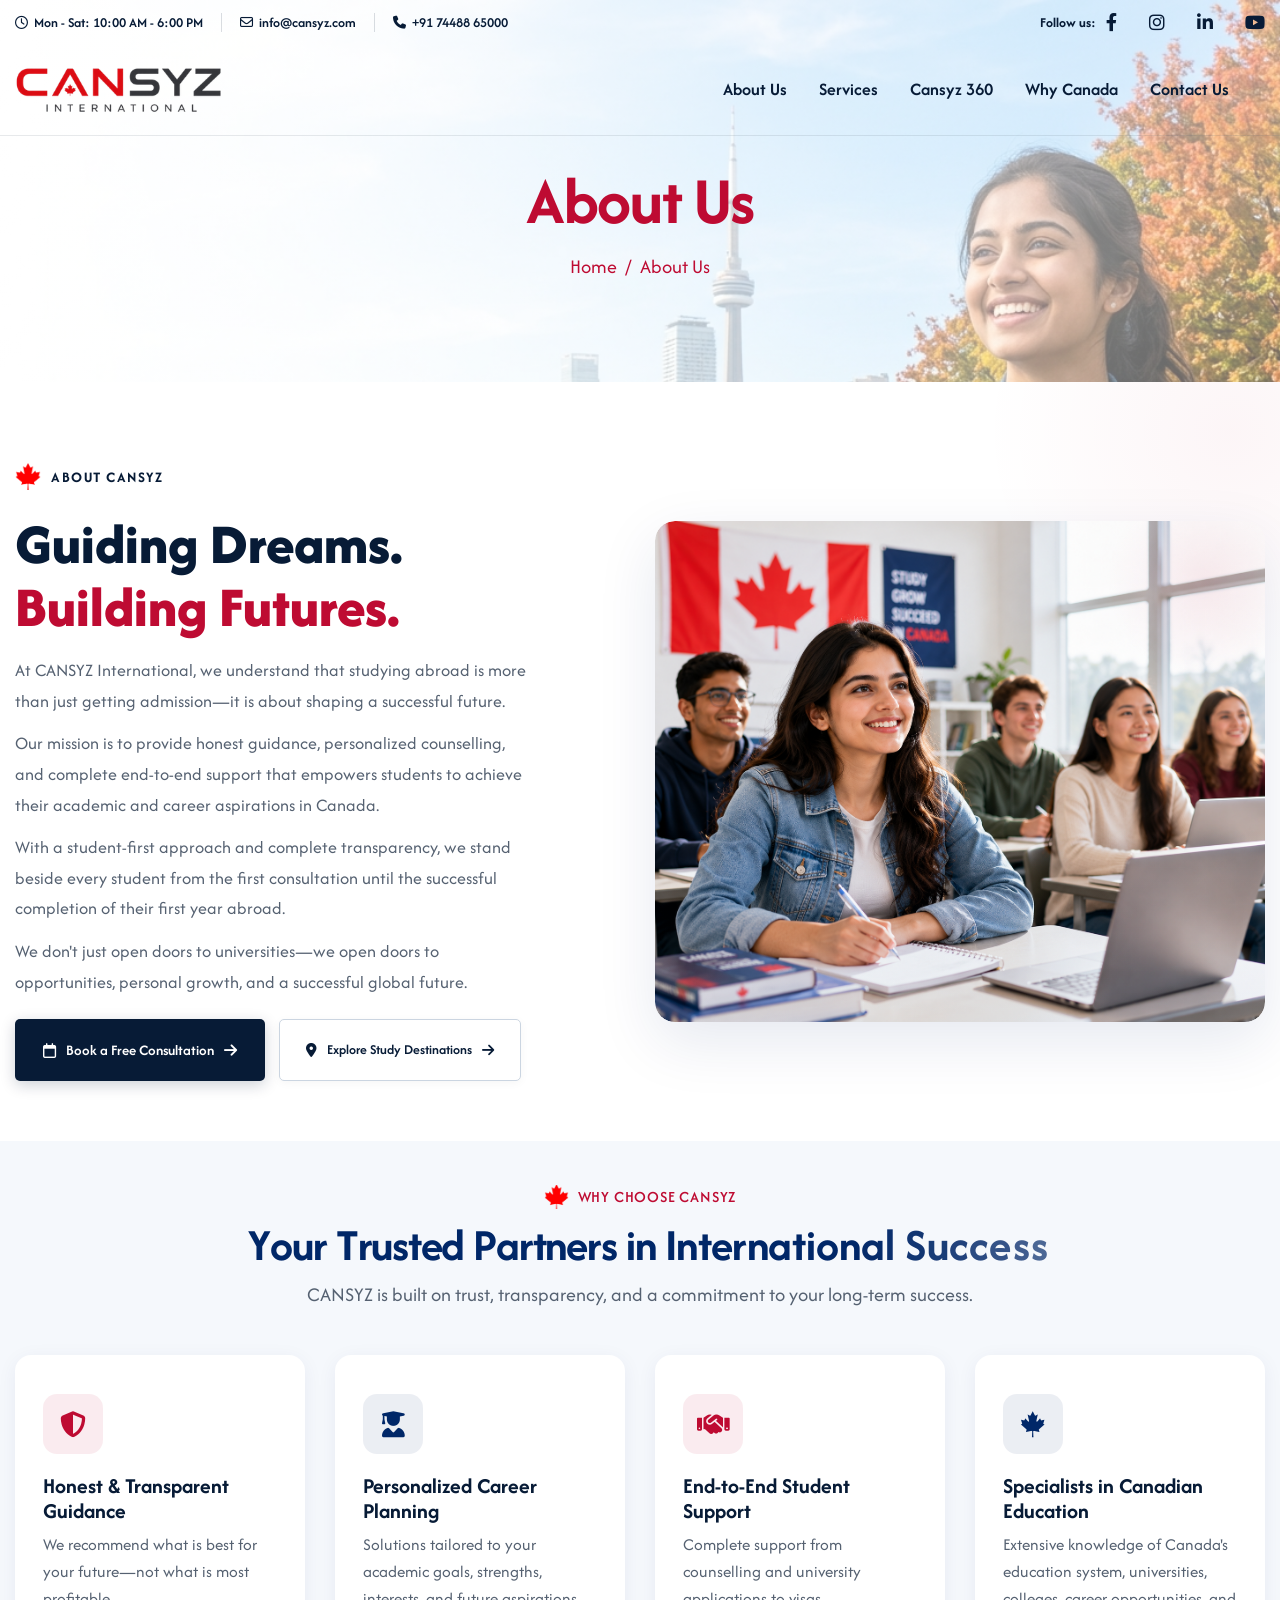
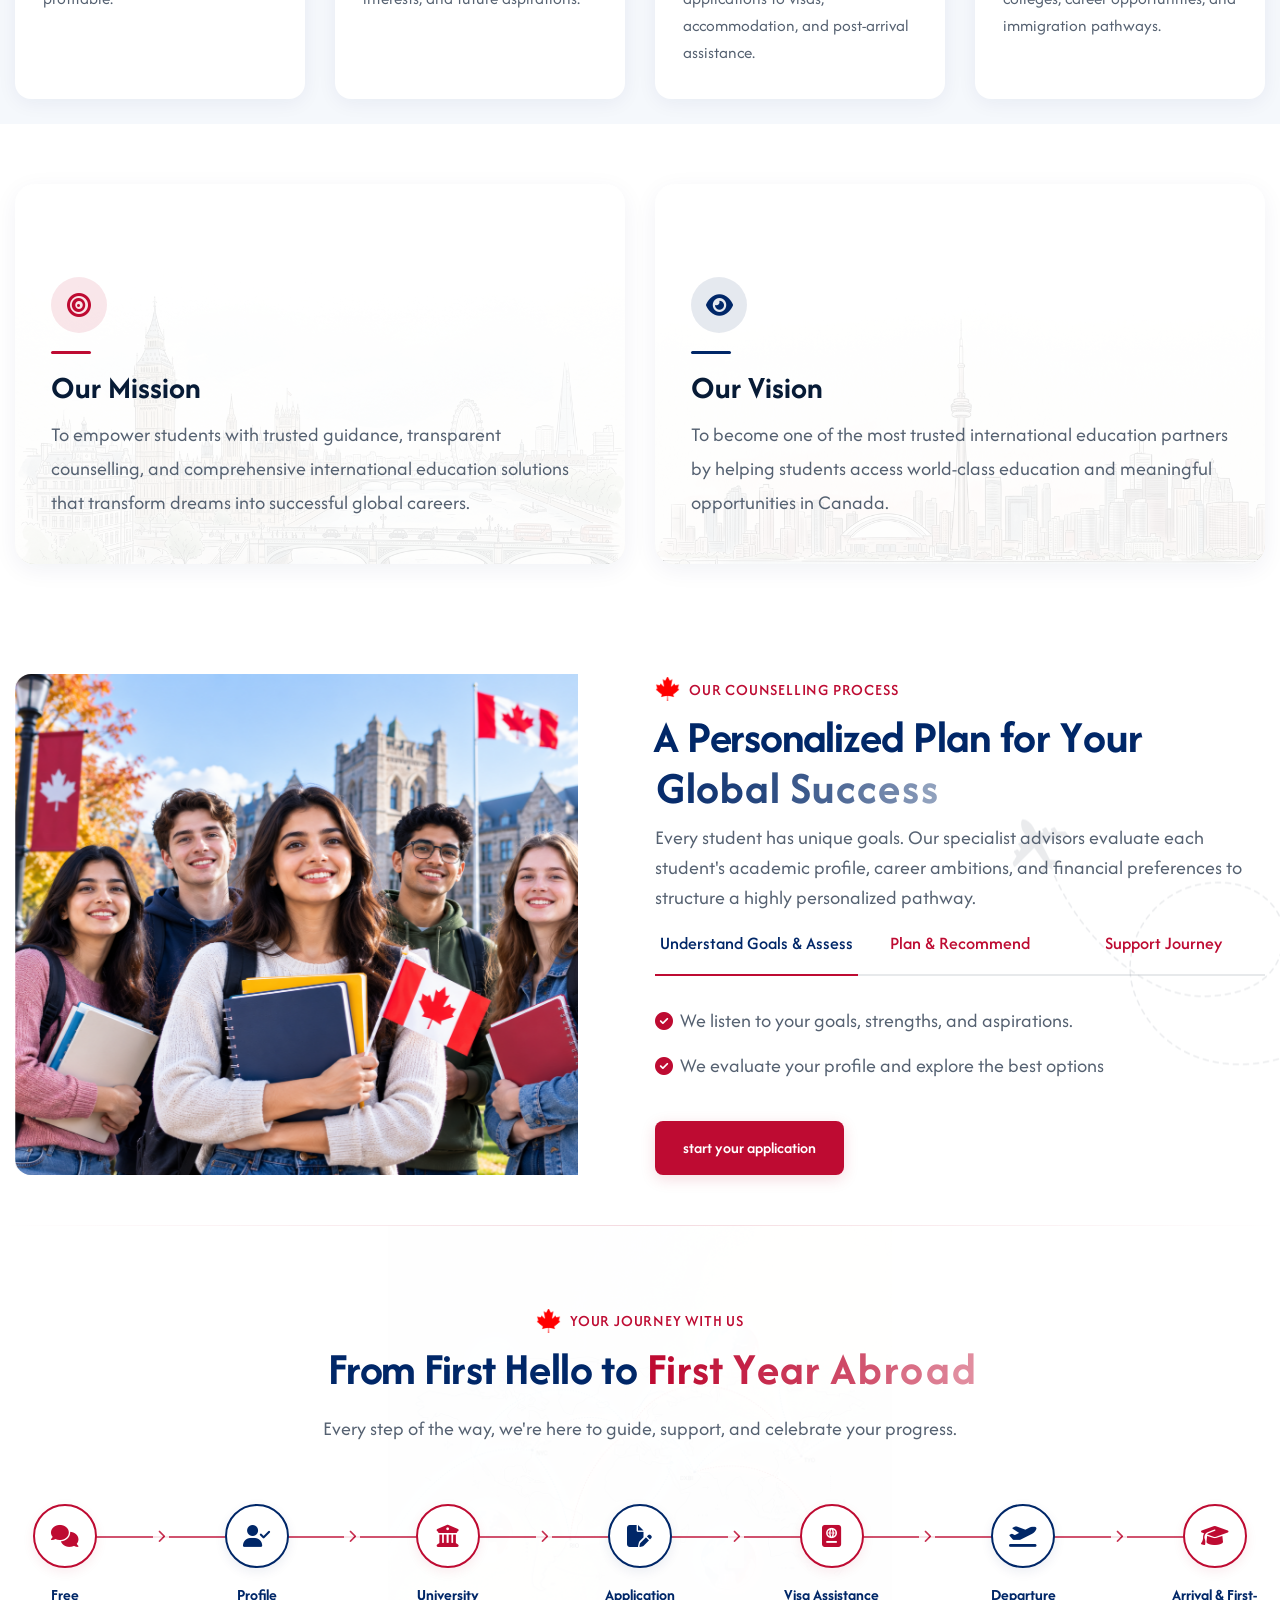
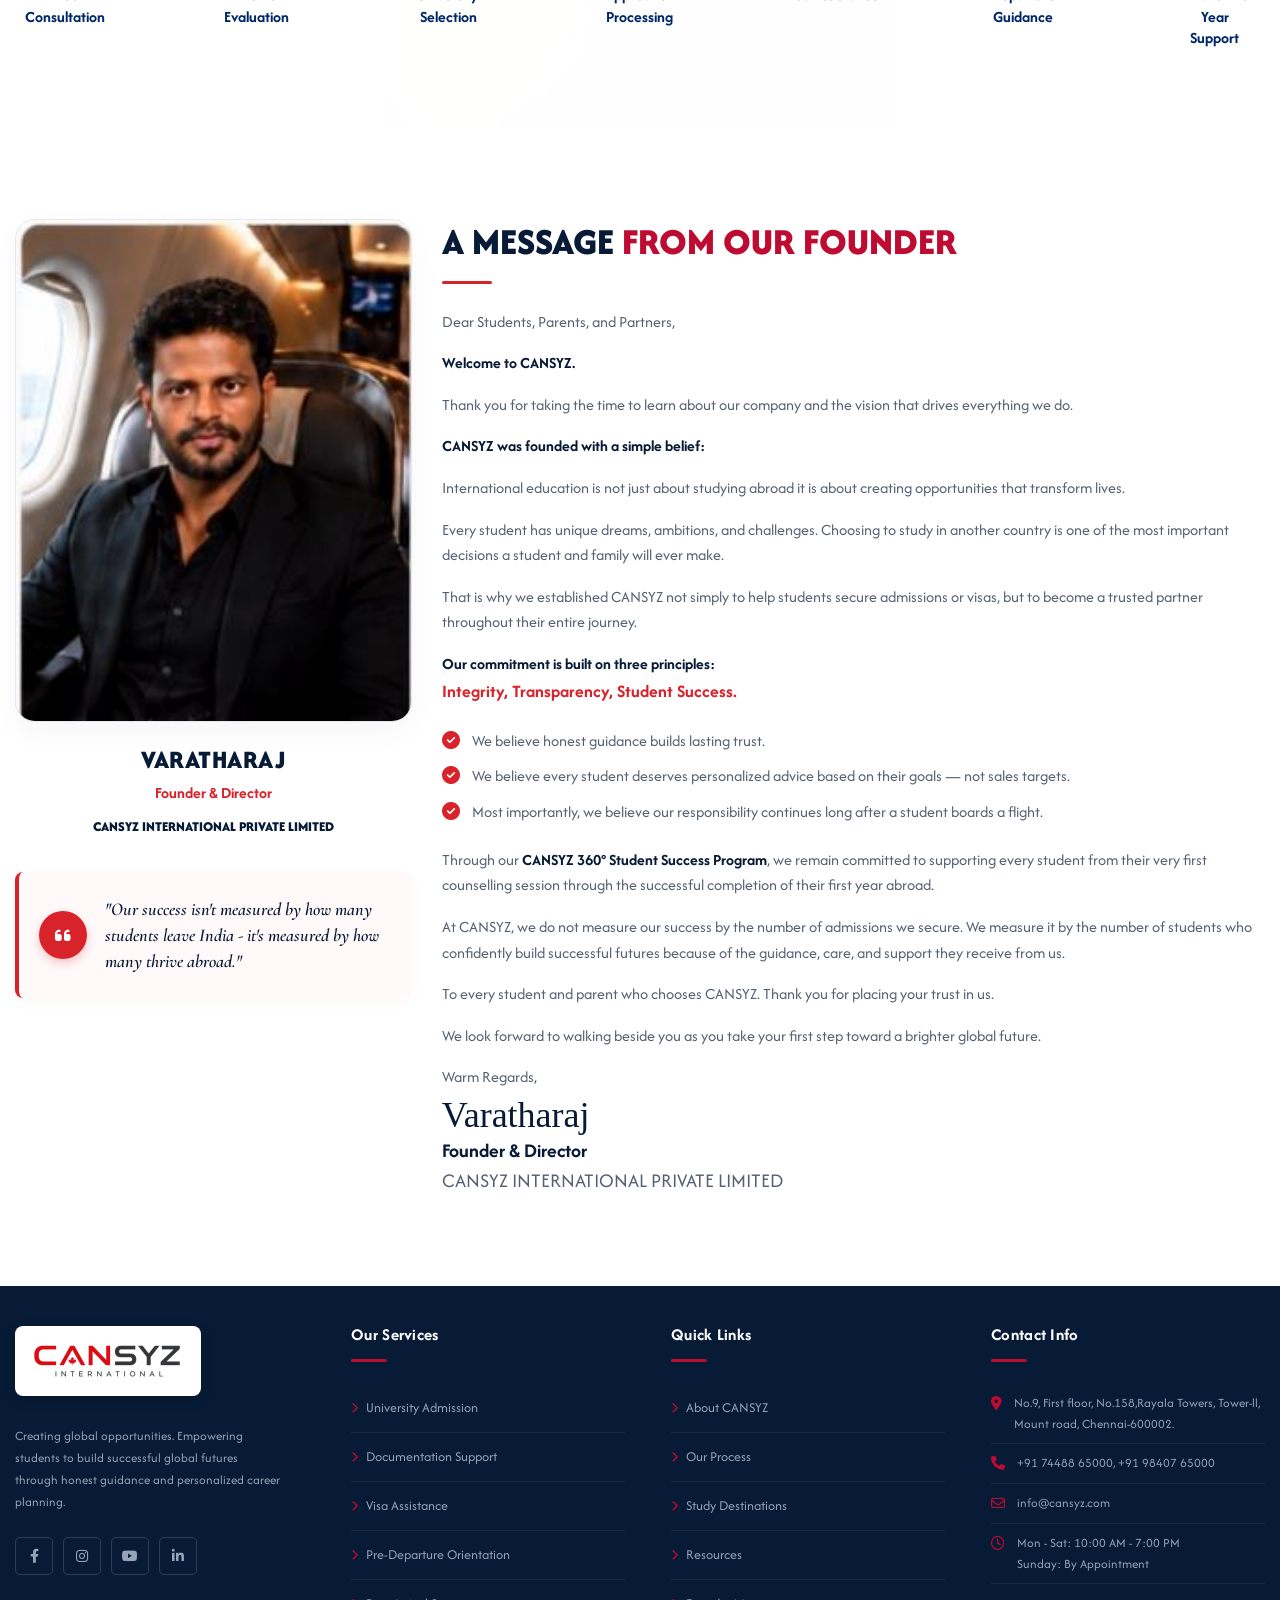
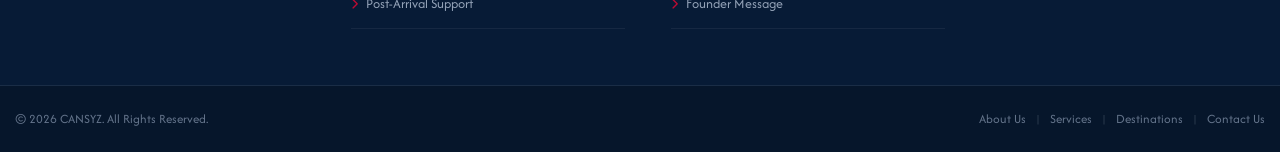
==== about.html @ 16f49663 "new page details" ====
<!DOCTYPE html>
<html lang="zxx">

<head>
    <meta charset="utf-8">
    <meta http-equiv="X-UA-Compatible" content="IE=edge">
    <meta name="viewport" content="width=device-width, initial-scale=1.0, maximum-scale=1">
    <meta name="description" content="CANSYZ International - Your trusted partner for study abroad. Honest guidance, personalized counselling, and end-to-end support for students aspiring to study in Canada.">
    <meta name="keywords" content="study abroad, Canada, education consultancy, CANSYZ, international students, visa assistance">
    <meta name="author" content="CANSYZ International">
    <title>CANSYZ - About Us | Your Trusted Study Abroad Partner</title>
    <link rel="shortcut icon" type="image/png" href="images/Flag_of_Canada_leaf.webp">
    <link rel="preconnect" href="https://fonts.googleapis.com">
    <link rel="preconnect" href="https://fonts.gstatic.com" crossorigin>
    <link href="https://fonts.googleapis.com/css2?family=Afacad+Flux:wght@100..1000&family=Cormorant+Garamond:ital,wght@0,300;0,400;0,500;0,600;0,700;1,300;1,400;1,500;1,600;1,700&display=swap" rel="stylesheet">
    <link href="css/bootstrap.min.css" rel="stylesheet" media="screen">
    <link href="css/slicknav.min.css" rel="stylesheet">
    <link rel="stylesheet" href="css/swiper-bundle.min.css">
    <link href="css/all.min.css" rel="stylesheet" media="screen">
    <link href="css/animate.css" rel="stylesheet">
    <link rel="stylesheet" href="css/magnific-popup.css">
    <link rel="stylesheet" href="css/mousecursor.css">
    <link href="css/custom.css" rel="stylesheet" media="screen">
    <style>
        :root {
            --about-accent: var(--accent-color, #BE0B32);
            --about-navy: var(--primary-color, #002768);
            --about-dark: #071b36;
        }
        .about-hero-section {
            padding: 80px 0 60px;
            background: #fff;
            position: relative;
            overflow: hidden;
        }
        .about-hero-section::before {
            content: '';
            position: absolute;
            top: -200px;
            right: -200px;
            width: 500px;
            height: 500px;
            background: radial-gradient(circle, rgba(190,11,50,0.04) 0%, transparent 70%);
            border-radius: 50%;
            pointer-events: none;
        }
        .about-hero-content {
            display: flex;
            flex-direction: column;
            justify-content: center;
            height: 100%;
        }
        .about-hero-badge {
            display: inline-flex;
            align-items: center;
            gap: 10px;
            margin-bottom: 20px;
        }
        .about-hero-badge img {
            width: 26px;
            height: auto;
        }
        .about-hero-badge span {
            font-family: 'Afacad Flux', sans-serif;
            font-size: 15px;
            font-weight: 700;
            color: var(--about-dark);
            letter-spacing: 1.5px;
            text-transform: uppercase;
        }
        .about-hero-heading {
            font-family: 'Afacad Flux', sans-serif;
            font-size: 58px;
            font-weight: 800;
            color: var(--about-dark);
            line-height: 1.1;
            margin: 0 0 16px 0;
        }
        .about-hero-heading .highlight-red {
            color: var(--about-accent);
        }
        .about-hero-desc {
            font-size: 18px;
            color: #556171;
            line-height: 1.7;
            max-width: 520px;
            margin-bottom: 12px;
        }
        .about-hero-btns {
            display: flex;
            gap: 14px;
            flex-wrap: wrap;
            margin-top: 10px;
        }
        .about-hero-img-wrap {
            position: relative;
            border-radius: 20px;
            overflow: hidden;
            box-shadow: 0 20px 60px rgba(0,39,104,0.10);
        }
        .about-hero-img-wrap img {
            width: 100%;
            height: 100%;
            object-fit: cover;
            border-radius: 20px;
            display: block;
        }
        .about-hero-img-wrap::after {
            content: '';
            position: absolute;
            bottom: 0;
            left: 0;
            right: 0;
            height: 40%;
            background: linear-gradient(0deg, rgba(0,39,104,0.06) 0%, transparent 100%);
            pointer-events: none;
        }
        .about-hero-img-glow {
            position: absolute;
            top: -40px;
            right: -40px;
            width: 200px;
            height: 200px;
            background: radial-gradient(circle, rgba(190,11,50,0.08) 0%, transparent 70%);
            border-radius: 50%;
            pointer-events: none;
            z-index: 0;
        }

        /* Why Choose Premium Cards */
        .wcu-premium-section {
            background: var(--secondary-color, #EFF4FA99);
            padding: 25px 0;
        }
        .wcu-premium-card {
            background: #fff;
            border-radius: 16px;
            padding: 36px 28px 32px;
            height: 100%;
            box-shadow: 0 4px 20px rgba(0,39,104,0.06);
            border-top: 3px solid transparent;
            transition: all 0.35s ease;
            position: relative;
            overflow: hidden;
        }
        .wcu-premium-card:hover {
            transform: translateY(-8px);
            box-shadow: 0 16px 40px rgba(0,39,104,0.12);
        }
        .wcu-premium-card .wcu-icon {
            width: 60px;
            height: 60px;
            border-radius: 14px;
            display: flex;
            align-items: center;
            justify-content: center;
            margin-bottom: 20px;
            font-size: 26px;
            transition: all 0.35s ease;
        }
        .wcu-premium-card:hover .wcu-icon {
            color: #ffffff !important;
            transform: scale(1.05) rotateY(6deg);
        }
        .wcu-premium-card:hover .wcu-icon i,
        .wcu-premium-card:hover .wcu-icon svg {
            color: #ffffff !important;
        }
        .wcu-premium-card:hover .wcu-icon img {
            filter: brightness(0) invert(1);
        }
        .wcu-premium-card h3 {
            font-size: 22px;
            font-weight: 700;
            color: var(--about-dark);
            margin-bottom: 8px;
            font-family: 'Afacad Flux', sans-serif;
        }
        .wcu-premium-card p {
            font-size: 17px;
            color: #556171;
            margin: 0;
            line-height: 1.6;
        }
        .wcu-premium-card .wcu-hover-shine {
            position: absolute;
            top: -50%;
            left: -50%;
            width: 200%;
            height: 200%;
            background: radial-gradient(circle, rgba(255,255,255,0.3) 0%, transparent 60%);
            opacity: 0;
            transition: opacity 0.5s ease;
            pointer-events: none;
        }
        .wcu-premium-card:hover .wcu-hover-shine {
            opacity: 1;
        }
        .wcu-premium-card.wcu-red {
            border-top-color: transparent;
        }
        .wcu-premium-card.wcu-red:hover {
            border-top-color: var(--about-accent);
        }
        .wcu-premium-card.wcu-red .wcu-icon {
            background: rgba(190,11,50,0.08);
            color: var(--about-accent);
        }
        .wcu-premium-card.wcu-red:hover .wcu-icon {
            background: var(--about-accent);
            color: #ffffff !important;
        }
        .wcu-premium-card.wcu-red:hover .wcu-icon i,
        .wcu-premium-card.wcu-red:hover .wcu-icon svg {
            color: #ffffff !important;
        }
        .wcu-premium-card.wcu-blue {
            border-top-color: transparent;
        }
        .wcu-premium-card.wcu-blue:hover {
            border-top-color: var(--about-navy);
        }
        .wcu-premium-card.wcu-blue .wcu-icon {
            background: rgba(0,39,104,0.08);
            color: var(--about-navy);
        }
        .wcu-premium-card.wcu-blue:hover .wcu-icon {
            background: var(--about-navy);
            color: #ffffff !important;
        }
        .wcu-premium-card.wcu-blue:hover .wcu-icon i,
        .wcu-premium-card.wcu-blue:hover .wcu-icon svg {
            color: #ffffff !important;
        }

        /* Our Commitment */
        /* Mission Vision */
        .mv-section {
            padding: 60px 0;
        }
        .mv-card {
            background: #fff;
            border-radius: 20px;
            padding: 44px 36px;
            height: 100%;
            box-shadow: 0 6px 24px rgba(0,39,104,0.06);
            transition: all 0.3s ease;
            position: relative;
            overflow: hidden;
            display: flex;
            flex-direction: column;
            justify-content: flex-end;
            min-height: 380px;
        }
        .mv-card:hover {
            transform: translateY(-6px);
            box-shadow: 0 16px 40px rgba(0,39,104,0.12);
        }
        .mv-bg-img {
            position: absolute;
            top: 0;
            left: 0;
            width: 100%;
            height: 100%;
            object-fit: cover;
            object-position: center;
            z-index: 0;
            transition: transform 0.4s ease;
        }
        .mv-card:hover .mv-bg-img {
            transform: scale(1.06);
        }
        .mv-overlay {
            position: absolute;
            top: 0;
            left: 0;
            right: 0;
            bottom: 0;
            background: rgba(255, 255, 255, 0.88); /* light color overlay */
            z-index: 1;
            transition: background 0.3s ease;
        }
        .mv-card:hover .mv-overlay {
            background: rgba(255, 255, 255, 0.82);
        }
        .mv-content {
            position: relative;
            z-index: 2;
            width: 100%;
        }
        .mv-card .mv-icon {
            width: 56px;
            height: 56px;
            border-radius: 50%;
            display: flex;
            align-items: center;
            justify-content: center;
            font-size: 24px;
            margin-bottom: 18px;
        }
        .mv-card .mv-icon.mission-icon {
            background: rgba(190,11,50,0.10);
            color: var(--about-accent);
        }
        .mv-card .mv-icon.vision-icon {
            background: rgba(0,39,104,0.10);
            color: var(--about-navy);
        }
        .mv-card h3 {
            font-family: 'Afacad Flux', sans-serif;
            font-size: 32px;
            font-weight: 700;
            color: var(--about-dark);
            margin-bottom: 12px;
        }
        .mv-card p {
            font-size: 20px;
            color: #556171;
            line-height: 1.7;
            margin: 0;
        }
        .mv-card .mv-accent-bar {
            width: 40px;
            height: 3px;
            border-radius: 2px;
            margin-bottom: 16px;
        }
        .mv-card .mv-accent-bar.mission-bar {
            background: var(--about-accent);
        }
        .mv-card .mv-accent-bar.vision-bar {
            background: var(--about-navy);
        }

        /* Student Journey Timeline */
        .journey-section {
            padding: 80px 0;
            background: #fff;
            position: relative;
            overflow: hidden;
        }
        .journey-map-watermark {
            position: absolute;
            top: 0;
            left: 0;
            width: 100%;
            height: 100%;
            background-image: url('images/global_journey_parallax_bg.png');
            background-repeat: no-repeat;
            background-size: contain;
            background-position: center;
            opacity: 0.06;
            pointer-events: none;
            z-index: 0;
        }
        .journey-section .container {
            position: relative;
            z-index: 1;
        }
        .journey-section::before {
            content: '';
            position: absolute;
            top: 0;
            left: 0;
            right: 0;
            height: 1px;
            background: linear-gradient(90deg, transparent, rgba(190,11,50,0.15), transparent);
            z-index: 1;
        }
        .journey-timeline {
            display: flex;
            justify-content: space-between;
            position: relative;
            padding: 40px 0 20px;
            overflow-x: auto;
            gap: 0;
        }
        .journey-timeline::before {
            content: '';
            position: absolute;
            top: 80px;
            left: 60px;
            right: 60px;
            height: 3px;
            background: linear-gradient(90deg, var(--about-accent) 0%, var(--about-navy) 50%, var(--about-accent) 100%);
            border-radius: 2px;
            opacity: 0.3;
        }
        .journey-step {
            flex: 1;
            min-width: 120px;
            text-align: center;
            position: relative;
            padding: 0 8px;
        }
        .journey-step .journey-icon {
            width: 56px;
            height: 56px;
            border-radius: 50%;
            background: #fff;
            border: 2px solid var(--about-accent);
            display: flex;
            align-items: center;
            justify-content: center;
            margin: 0 auto 16px;
            font-size: 20px;
            color: var(--about-accent);
            position: relative;
            z-index: 2;
            transition: all 0.35s ease;
            box-shadow: 0 4px 12px rgba(190,11,50,0.10);
        }
        .journey-step:hover .journey-icon {
            background: var(--about-accent);
            color: #fff;
            transform: scale(1.1);
            box-shadow: 0 8px 24px rgba(190,11,50,0.20);
        }
        .journey-step .journey-label {
            font-size: 13px;
            font-weight: 700;
            color: var(--about-dark);
            line-height: 1.3;
            max-width: 110px;
            margin: 0 auto;
        }
        .journey-arrow {
            display: flex;
            align-items: center;
            color: var(--about-accent);
            font-size: 14px;
            opacity: 0.4;
            flex-shrink: 0;
            padding: 0 2px;
        }
        .journey-steps-wrapper {
            display: flex;
            align-items: flex-start;
            justify-content: center;
            flex-wrap: nowrap;
        }
        @media (max-width: 991px) {
            .journey-steps-wrapper {
                flex-wrap: nowrap;
                overflow-x: auto;
                padding-bottom: 16px;
                scroll-snap-type: x mandatory;
                -webkit-overflow-scrolling: touch;
            }
            .journey-step { min-width: 110px; scroll-snap-align: start; }
            .journey-timeline::before { display: none; }
        }

        /* Why Study in Canada */
        .why-canada-section {
            background: var(--secondary-color, #EFF4FA99);
            padding: 80px 0;
        }
        .why-canada-section .row > [class*="col-"] {
            display: flex;
        }
        .why-canada-visual-wrap {
            position: relative;
            width: 100%;
            height: 100%;
            display: flex;
            border-radius: 20px;
            overflow: hidden;
            box-shadow: 0 16px 48px rgba(0,39,104,0.10);
        }
        .why-canada-img-box {
            width: 100%;
            height: 100%;
            display: flex;
        }
        .why-canada-img-box img {
            width: 100%;
            height: 100%;
            object-fit: cover;
            display: block;
        }
        .why-canada-badge {
            position: absolute;
            display: flex;
            align-items: center;
            gap: 10px;
            background: #fff;
            border-radius: 12px;
            padding: 10px 16px;
            box-shadow: 0 4px 20px rgba(0,0,0,0.10);
        }
        .why-canada-badge.badge-top {
            top: 20px;
            left: 20px;
        }
        .why-canada-badge.badge-bottom {
            bottom: 20px;
            left: 20px;
        }
        .badge-icon-wrap {
            width: 40px;
            height: 40px;
            border-radius: 10px;
            display: flex;
            align-items: center;
            justify-content: center;
            font-size: 18px;
            color: #fff;
            flex-shrink: 0;
        }
        .badge-icon-wrap.red-bg {
            background: var(--about-accent);
        }
        .badge-icon-wrap.blue-bg {
            background: var(--about-navy, #002768);
        }
        .badge-text {
            display: flex;
            flex-direction: column;
        }
        .badge-text strong {
            font-size: 14px;
            color: var(--about-dark);
            line-height: 1.2;
        }
        .badge-text span {
            font-size: 12px;
            color: #556171;
        }
        .why-canada-cards-grid {
            display: grid;
            grid-template-columns: 1fr 1fr;
            gap: 12px;
        }
        .why-canada-card {
            display: flex;
            align-items: center;
            gap: 12px;
            background: #fff;
            border-radius: 12px;
            padding: 16px;
            box-shadow: 0 2px 8px rgba(0,39,104,0.04);
            transition: all 0.25s ease;
        }
        .why-canada-card:hover {
            transform: translateY(-3px);
            box-shadow: 0 6px 20px rgba(0,39,104,0.10);
        }
        .why-canada-card .wcc-icon {
            width: 42px;
            height: 42px;
            border-radius: 10px;
            display: flex;
            align-items: center;
            justify-content: center;
            font-size: 18px;
            flex-shrink: 0;
        }
        .why-canada-card.card-red .wcc-icon {
            background: rgba(190,11,50,0.10);
            color: var(--about-accent);
        }
        .why-canada-card.card-blue .wcc-icon {
            background: rgba(0,39,104,0.10);
            color: var(--about-navy);
        }
        .why-canada-card .wcc-info h4 {
            font-size: 20px;
            font-weight: 700;
            color: var(--about-dark);
            margin-bottom: 2px;
        }
        .why-canada-card .wcc-info p {
            font-size: 16px;
            color: #556171;
            margin: 0;
        }
        .why-canada-content-wrap {
            height: 100%;
            display: flex;
            flex-direction: column;
            justify-content: center;
        }

        /* CTA Section */
        .about-cta-section {
            padding: 90px 0;
            background: linear-gradient(135deg, #071b36 0%, #0a2a4a 100%);
            position: relative;
            overflow: hidden;
        }
        .about-cta-section::before {
            content: '';
            position: absolute;
            top: 0; left: 0; right: 0; bottom: 0;
            background: url('images/canada_students_hero_bg.png') center/cover no-repeat;
            opacity: 0.10;
            pointer-events: none;
        }
        .about-cta-section .cta-content {
            position: relative;
            z-index: 2;
            text-align: center;
            max-width: 700px;
            margin: 0 auto;
        }
        .about-cta-section .cta-content h2 {
            font-family: 'Afacad Flux', sans-serif;
            font-size: 42px;
            font-weight: 800;
            color: #fff;
            margin-bottom: 14px;
        }
        .about-cta-section .cta-content p {
            font-size: 17px;
            color: rgba(255,255,255,0.75);
            line-height: 1.7;
            margin-bottom: 30px;
        }
        .about-cta-section .cta-btns {
            display: flex;
            gap: 16px;
            justify-content: center;
            flex-wrap: wrap;
        }

        /* Section spacing helpers */
        .section-pad-sm { padding: 50px 0; }

        /* Responsive adjustments */
        @media (max-width: 991px) {
            .about-hero-heading { font-size: 36px; }
            .about-hero-section { padding: 50px 0 40px; }
            .about-hero-img-wrap { margin-top: 30px; }
            .mv-card { padding: 32px 24px; }
            .journey-steps-wrapper { flex-wrap: nowrap; }
            .about-cta-section .cta-content h2 { font-size: 32px; }
            .mv-section { padding: 40px 0; }
        }
        @media (max-width: 576px) {
            .about-hero-heading { font-size: 30px; }
            .about-hero-btns { flex-direction: column; }
            .about-hero-btns .hero-btn-primary,
            .about-hero-btns .hero-btn-outline { justify-content: center; }
            .wcu-premium-card { padding: 28px 20px; }
            .journey-step { min-width: 100px; }
            .why-canada-feature span { font-size: 14px; }
            .mv-section { padding: 30px 0; }
        }

        .wcu-header-section {
            padding: 40px 0 0;
            background: var(--secondary-color, #EFF4FA99);
        }
    </style>
</head>

<body><div id="loading-icon"><img src="images/Flag_of_Canada_leaf.webp" alt="" class="canada-loader-leaf"></div>
        </div>
    </div>

    <div class="topbar">
        <div class="container">
            <div class="row align-items-center">
                <div class="col-lg-8 col-md-12">
                    <div class="topbar-contact-info">
                        <ul>
                            <li><i class="fa-regular fa-clock"></i> Mon - Sat: 10:00 AM - 6:00 PM</li>
                            <li><i class="fa-regular fa-envelope"></i> <a href="mailto:info@cansyz.com">info@cansyz.com</a></li>
                            <li><i class="fa-solid fa-phone"></i> <a href="tel:+917448865000">+91 74488 65000</a></li>
                        </ul>
                    </div>
                </div>
                <div class="col-lg-4 col-md-12">
                    <div class="topbar-social-icons">
                        <span class="social-label">Follow us:</span>
                        <ul>
                            <li><a href="#"><i class="fa-brands fa-facebook-f"></i></a></li>
                            <li><a href="#"><i class="fa-brands fa-instagram"></i></a></li>
                            <li><a href="#"><i class="fa-brands fa-linkedin-in"></i></a></li>
                            <li><a href="#"><i class="fa-brands fa-youtube"></i></a></li>
                        </ul>
                    </div>
                </div>
            </div>
        </div>
    </div>

    <header class="main-header header-redesign">
        <div class="header-sticky">
            <nav class="navbar navbar-expand-lg">
                <div class="container">
                    <a class="navbar-brand" href="./"><img src="images/cansys-international-logo.png" alt="CANSYZ Logo" style="max-height: 70px;"></a>
                    <div class="collapse navbar-collapse main-menu">
                        <div class="nav-menu-wrapper ms-auto">
                            <ul class="navbar-nav ms-auto" id="menu">
                                <li class="nav-item active"><a class="nav-link" href="about.html">About Us</a></li>
                                <li class="nav-item"><a class="nav-link" href="services.html">Services</a></li>
                                <li class="nav-item"><a class="nav-link" href="cansyz-360.html">Cansyz 360</a></li>
                                <li class="nav-item"><a class="nav-link" href="why-canada.html">Why Canada</a></li>
                                <li class="nav-item"><a class="nav-link" href="contact.html">Contact Us</a></li>
                            </ul>
                        </div>
                    </div>
                    <button class="header-hamburger-btn d-none d-lg-flex" type="button">
                        <span></span><span></span><span></span>
                    </button>
                    <div class="navbar-toggle"></div>
                </div>
            </nav>
            <div class="responsive-menu"></div>
        </div>
    </header>

    <div class="page-header parallaxie" style="background:linear-gradient(135deg,rgba(255, 255, 255, 0.88) 0%,rgba(255, 255, 255, 0.65) 45%,rgba(255, 255, 255, 0.15) 100%),url('images/hero_student_canada_banner.jpg') center center/cover no-repeat fixed; position: relative; overflow: hidden;">
        <div class="container" style="position: relative; z-index: 2;">
            <div class="row align-items-center">
                <div class="col-lg-12" style="padding-top: 60px;">
                    <div class="page-header-box">
                        <h1 class="text-anime-style-3" style="color: #BE0B32;" data-cursor="-opaque">About Us</h1>
                        <nav class="wow fadeInUp">
                            <ol class="breadcrumb">
                                <li class="breadcrumb-item"><a href="./">home</a></li>
                                <li class="breadcrumb-item active" aria-current="page">about us</li>
                            </ol>
                        </nav>
                    </div>
                </div>
            </div>
        </div>
    </div>

    <!-- ============================================ -->
    <!-- SECTION 1 — HERO ABOUT                       -->
    <!-- ============================================ -->
    <section class="about-hero-section">
        <div class="container">
            <div class="row align-items-center">
                <div class="col-lg-6">
                    <div class="about-hero-content">
                        <div class="about-hero-badge wow fadeInUp">
                            <img src="images/Flag_of_Canada_leaf.webp" alt="Canada Maple Leaf">
                            <span>ABOUT CANSYZ</span>
                        </div>
                        <h1 class="about-hero-heading wow fadeInUp" data-wow-delay="0.1s">
                            Guiding Dreams.<br>
                            <span class="highlight-red">Building Futures.</span>
                        </h1>
                        <p class="about-hero-desc wow fadeInUp" data-wow-delay="0.15s">At CANSYZ International, we understand that studying abroad is more than just getting admission—it is about shaping a successful future.</p>
                        <p class="about-hero-desc wow fadeInUp" data-wow-delay="0.2s">Our mission is to provide honest guidance, personalized counselling, and complete end-to-end support that empowers students to achieve their academic and career aspirations in Canada.</p>
                        <p class="about-hero-desc wow fadeInUp" data-wow-delay="0.25s">With a student-first approach and complete transparency, we stand beside every student from the first consultation until the successful completion of their first year abroad.</p>
                        <p class="about-hero-desc wow fadeInUp" data-wow-delay="0.3s">We don't just open doors to universities—we open doors to opportunities, personal growth, and a successful global future.</p>
                        <div class="about-hero-btns wow fadeInUp" data-wow-delay="0.35s">
                            <a href="contact.html" class="hero-btn-primary">
                                <i class="fa-regular fa-calendar"></i>
                                Book a Free Consultation
                                <i class="fa-solid fa-arrow-right"></i>
                            </a>
                            <a href="countries.html" class="hero-btn-outline">
                                <i class="fa-solid fa-location-dot"></i>
                                Explore Study Destinations
                                <i class="fa-solid fa-arrow-right"></i>
                            </a>
                        </div>
                    </div>
                </div>
                <div class="col-lg-6">
                    <div class="about-hero-img-wrap wow fadeInRight" data-wow-delay="0.2s">
                        <div class="about-hero-img-glow"></div>
                        <img src="images/about-cansyz-2.png" alt="Professional education consultant counselling students about study abroad plans" loading="lazy">
                    </div>
                </div>
            </div>
        </div>
    </section>

    <!-- ============================================ -->
    <!-- SECTION 2 — WHY CHOOSE CANSYZ (Premium Cards)-->
    <!-- ============================================ -->
    <section class="wcu-header-section">
        <div class="container">
            <div class="row">
                <div class="col-lg-12">
                    <div class="section-title text-center wow fadeInUp">
                        <h3>Why Choose CANSYZ</h3>
                        <h2 class="text-anime-style-3" data-cursor="-opaque">Your Trusted Partners in International Success</h2>
                        <p class="wow fadeInUp" data-wow-delay="0.2s">CANSYZ is built on trust, transparency, and a commitment to your long-term success.</p>
                    </div>
                </div>
            </div>
        </div>
    </section>
    <div class="wcu-premium-section">
        <div class="container">
            <div class="row g-4">
                <div class="col-lg-3 col-md-6">
                    <div class="wcu-premium-card wcu-red wow fadeInUp" data-wow-delay="0.1s">
                        <div class="wcu-hover-shine"></div>
                        <div class="wcu-icon">
                            <i class="fa-solid fa-shield-halved"></i>
                        </div>
                        <h3>Honest & Transparent Guidance</h3>
                        <p>We recommend what is best for your future—not what is most profitable.</p>
                    </div>
                </div>
                <div class="col-lg-3 col-md-6">
                    <div class="wcu-premium-card wcu-blue wow fadeInUp" data-wow-delay="0.2s">
                        <div class="wcu-hover-shine"></div>
                        <div class="wcu-icon">
                            <i class="fa-solid fa-user-graduate"></i>
                        </div>
                        <h3>Personalized Career Planning</h3>
                        <p>Solutions tailored to your academic goals, strengths, interests, and future aspirations.</p>
                    </div>
                </div>
                <div class="col-lg-3 col-md-6">
                    <div class="wcu-premium-card wcu-red wow fadeInUp" data-wow-delay="0.3s">
                        <div class="wcu-hover-shine"></div>
                        <div class="wcu-icon">
                            <i class="fa-solid fa-handshake"></i>
                        </div>
                        <h3>End-to-End Student Support</h3>
                        <p>Complete support from counselling and university applications to visas, accommodation, and post-arrival assistance.</p>
                    </div>
                </div>
                <div class="col-lg-3 col-md-6">
                    <div class="wcu-premium-card wcu-blue wow fadeInUp" data-wow-delay="0.4s">
                        <div class="wcu-hover-shine"></div>
                        <div class="wcu-icon">
                            <i class="fa-brands fa-canadian-maple-leaf"></i>
                        </div>
                        <h3>Specialists in Canadian Education</h3>
                        <p>Extensive knowledge of Canada's education system, universities, colleges, career opportunities, and immigration pathways.</p>
                    </div>
                </div>
            </div>
        </div>
    </div>

    <!-- ============================================ -->
    <!-- SECTION 3 — OUR MISSION & VISION             -->
    <!-- ============================================ -->
    <section class="mv-section parallaxie" style="background: linear-gradient(135deg, rgba(255,255,255,0.92) 0%, rgba(248,249,252,0.88) 100%), url('images/hero_student_canada_banner.jpg') center/cover no-repeat; position: relative; overflow: hidden;">
        <div class="container">
            <div class="row g-4">
                <div class="col-md-6">
                    <div class="mv-card wow fadeInUp" data-wow-delay="0.1s">
                        <img src="images/dest_bg_uk.png" alt="UK" class="mv-bg-img">
                        <div class="mv-overlay"></div>
                        <div class="mv-content">
                            <div class="mv-icon mission-icon">
                                <i class="fa-solid fa-bullseye"></i>
                            </div>
                            <div class="mv-accent-bar mission-bar"></div>
                            <h3>Our Mission</h3>
                            <p>To empower students with trusted guidance, transparent counselling, and comprehensive international education solutions that transform dreams into successful global careers.</p>
                        </div>
                    </div>
                </div>
                <div class="col-md-6">
                    <div class="mv-card wow fadeInUp" data-wow-delay="0.2s">
                        <img src="images/dest_bg_canada.png" alt="Canada" class="mv-bg-img">
                        <div class="mv-overlay"></div>
                        <div class="mv-content">
                            <div class="mv-icon vision-icon">
                                <i class="fa-solid fa-eye"></i>
                            </div>
                            <div class="mv-accent-bar vision-bar"></div>
                            <h3>Our Vision</h3>
                            <p>To become one of the most trusted international education partners by helping students access world-class education and meaningful opportunities in Canada.</p>
                        </div>
                    </div>
                </div>
            </div>
        </div>
    </section>

    <!-- ============================================ -->
    <!-- SECTION 4 — OUR COUNSELLING PROCESS (Keep)   -->
    <!-- ============================================ -->
    <div class="our-consultancy">
        <div class="container">
            <div class="row">
                <div class="col-lg-6">
                    <div class="our-consultancy-images consultancy-single-img">
                        <figure class="image-anime reveal consultancy-main-figure">
                            <img src="images/our-counselling-process-1.png" alt="Our Counselling Process" class="consultancy-single-photo" loading="lazy">
                        </figure>
                    </div>
                </div>
                <div class="col-lg-6">
                    <div class="our-consultancy-content">
                        <div class="section-title">
                            <h3 class="wow fadeInUp">Our Counselling Process</h3>
                            <h2 class="text-anime-style-3" data-cursor="-opaque">A Personalized Plan for Your Global Success</h2>
                            <p class="wow fadeInUp" data-wow-delay="0.2s">Every student has unique goals. Our specialist advisors evaluate each student's academic profile, career ambitions, and financial preferences to structure a highly personalized pathway.</p>
                        </div>
                        <div class="our-consultancy-box tab-content" id="myTabContent">
                            <div class="our-consultancy-nav wow fadeInUp" data-wow-delay="0.4s">
                                <ul class="nav nav-tabs" id="myTab" role="tablist">
                                    <li class="nav-item" role="presentation">
                                        <button class="nav-link active" id="apply-tab" data-bs-toggle="tab" data-bs-target="#apply" type="button" role="tab" aria-selected="true">Understand Goals & Assess</button>
                                    </li>
                                    <li class="nav-item" role="presentation">
                                        <button class="nav-link" id="important-tab" data-bs-toggle="tab" data-bs-target="#important" type="button" role="tab" aria-selected="false">Plan & Recommend</button>
                                    </li>
                                    <li class="nav-item" role="presentation">
                                        <button class="nav-link" id="immigration-tab" data-bs-toggle="tab" data-bs-target="#immigration" type="button" role="tab" aria-selected="false">Support Journey</button>
                                    </li>
                                </ul>
                            </div>
                            <div class="consultancy-tab-item tab-pane fade show active" id="apply" role="tabpanel">
                                <div class="row align-items-center">
                                    <div class="col-md-12">
                                        <div class="consultancy-tab-content">
                                            <ul>
                                                <li>We listen to your goals, strengths, and aspirations.</li>
                                                <li>We evaluate your profile and explore the best options</li>
                                            </ul>
                                        </div>
                                    </div>
                                </div>
                            </div>
                            <div class="consultancy-tab-item tab-pane fade" id="important" role="tabpanel">
                                <div class="row align-items-center">
                                    <div class="col-md-12">
                                        <div class="consultancy-tab-content">
                                            <div class="consultancy-tab-content-list">
                                                <ul>
                                                    <li>We design a personalized study plan tailored for you</li>
                                                    <li>We suggest the right countries, universities, and courses.</li>
                                                </ul>
                                            </div>
                                        </div>
                                    </div>
                                </div>
                            </div>
                            <div class="consultancy-tab-item tab-pane fade" id="immigration" role="tabpanel">
                                <div class="row align-items-center">
                                    <div class="col-md-12">
                                        <div class="consultancy-tab-content">
                                            <div class="consultancy-tab-content-list">
                                                <ul>
                                                    <li>We support you in every step until you achieve your dream.</li>
                                                </ul>
                                            </div>
                                        </div>
                                    </div>
                                </div>
                            </div>
                        </div>
                        <div class="our-consultancy-btn wow fadeInUp">
                            <a href="contact.html" class="premium-cta-btn">start your application</a>
                        </div>
                    </div>
                </div>
            </div>
        </div>
    </div>

    <!-- ============================================ -->
    <!-- SECTION 5 — OUR STUDENT JOURNEY (Timeline)    -->
    <!-- ============================================ -->
    <section class="journey-section">
        <div class="journey-map-watermark"></div>
        <div class="container">
            <div class="section-title text-center wow fadeInUp">
                <div class="section-title wow fadeInRight">
                    <h3>YOUR JOURNEY WITH US</h3>
                    <h2 class="text-anime-style-3" data-cursor="-opaque">From First Hello to <span style="color:var(--accent-color);">First Year Abroad</span></h2>
                </div>
                
                <p class="wow fadeInUp" data-wow-delay="0.2s">Every step of the way, we're here to guide, support, and celebrate your progress.</p>
            </div>
            
            <div class="journey-timeline-container">
                <div class="journey-timeline-line"></div>
                
                <div class="journey-timeline-steps">
                    <!-- Step 1 -->
                    <div class="journey-step-item wow fadeInUp" data-wow-delay="0.1s">
                        <div class="journey-step-circle circle-red">
                            <i class="fa-solid fa-comments"></i>
                        </div>
                        <div class="journey-step-name">Free Consultation</div>
                    </div>
                    
                    <div class="journey-step-arrow"><i class="fa-solid fa-chevron-right"></i></div>
                    
                    <!-- Step 2 -->
                    <div class="journey-step-item wow fadeInUp" data-wow-delay="0.15s">
                        <div class="journey-step-circle circle-blue">
                            <i class="fa-solid fa-user-check"></i>
                        </div>
                        <div class="journey-step-name">Profile Evaluation</div>
                    </div>
                    
                    <div class="journey-step-arrow"><i class="fa-solid fa-chevron-right"></i></div>

                    <!-- Step 3 -->
                    <div class="journey-step-item wow fadeInUp" data-wow-delay="0.2s">
                        <div class="journey-step-circle circle-red">
                            <i class="fa-solid fa-building-columns"></i>
                        </div>
                        <div class="journey-step-name">University Selection</div>
                    </div>

                    <div class="journey-step-arrow"><i class="fa-solid fa-chevron-right"></i></div>

                    <!-- Step 4 -->
                    <div class="journey-step-item wow fadeInUp" data-wow-delay="0.25s">
                        <div class="journey-step-circle circle-blue">
                            <i class="fa-solid fa-file-pen"></i>
                        </div>
                        <div class="journey-step-name">Application<br>Processing</div>
                    </div>

                    <div class="journey-step-arrow"><i class="fa-solid fa-chevron-right"></i></div>

                    <!-- Step 5 -->
                    <div class="journey-step-item wow fadeInUp" data-wow-delay="0.3s">
                        <div class="journey-step-circle circle-red">
                            <i class="fa-solid fa-passport"></i>
                        </div>
                        <div class="journey-step-name">Visa Assistance</div>
                    </div>

                    <div class="journey-step-arrow"><i class="fa-solid fa-chevron-right"></i></div>

                    <!-- Step 6 -->
                    <div class="journey-step-item wow fadeInUp" data-wow-delay="0.35s">
                        <div class="journey-step-circle circle-blue">
                            <i class="fa-solid fa-plane-departure"></i>
                        </div>
                        <div class="journey-step-name">Departure Guidance</div>
                    </div>

                    <div class="journey-step-arrow"><i class="fa-solid fa-chevron-right"></i></div>

                    <!-- Step 7 -->
                    <div class="journey-step-item wow fadeInUp" data-wow-delay="0.4s">
                        <div class="journey-step-circle circle-red">
                            <i class="fa-solid fa-graduation-cap"></i>
                        </div>
                        <div class="journey-step-name">Arrival &amp; First-Year<br>Support</div>
                    </div>
                </div>
            </div>
        </div>
    </section>
    <!-- ============================================ -->
    <!-- SECTION 7 — FOUNDER MESSAGE                -->
    <!-- ============================================ -->
    <section class="founder-message-section">
        <div class="container">
            <div class="row align-items-stretch g-5">
                <!-- Left: Photo, Info, Quote Box -->
                <div class="col-lg-4 col-md-12">
                    <!-- Photo -->
                    <div class="founder-img-box wow fadeInLeft" data-wow-delay="0.1s">
                        <img src="images/founder.jpg" alt="Varatharaj - Founder & Director, CANSYZ">
                    </div>
                    <!-- Info -->
                    <div class="founder-info wow fadeInLeft" data-wow-delay="0.15s">
                        <h3>Varatharaj</h3>
                        <div class="designation">Founder & Director</div>
                        <div class="company">CANSYZ INTERNATIONAL PRIVATE LIMITED</div>
                    </div>
                    <!-- Quote Box (Attached Design style) -->
                    <div class="founder-attached-quote wow fadeInLeft" data-wow-delay="0.2s">
                        <div class="quote-circle-icon">
                            <i class="fa-solid fa-quote-left"></i>
                        </div>
                        <p class="quote-attached-text">
                            "Our success isn't measured by how many students leave India - it's measured by how many thrive abroad."
                        </p>
                    </div>
                </div>

                <!-- Right: Message Content -->
                <div class="col-lg-8 col-md-12">
                    <div class="founder-right-content wow fadeInRight" data-wow-delay="0.25s">
                        <h2>A MESSAGE <span style="color:var(--accent-color);">FROM OUR FOUNDER</span></h2>
                        <div class="wc-red-underline" style="width:50px; margin-bottom:25px;"></div>
                        
                        <p>Dear Students, Parents, and Partners,</p>
                        <p><strong>Welcome to CANSYZ.</strong></p>
                        <p>Thank you for taking the time to learn about our company and the vision that drives everything we do.</p>
                        
                        <p><strong>CANSYZ was founded with a simple belief:</strong></p>
                        <p>International education is not just about studying abroad it is about creating opportunities that transform lives.</p>
                        <p>Every student has unique dreams, ambitions, and challenges. Choosing to study in another country is one of the most important decisions a student and family will ever make.</p>
                        <p>That is why we established CANSYZ not simply to help students secure admissions or visas, but to become a trusted partner throughout their entire journey.</p>
                        
                        <p><strong>Our commitment is built on three principles:</strong><br>
                        <span class="founder-principles">Integrity, Transparency, Student Success.</span></p>
                        
                        <ul class="founder-bullet-list">
                            <li>
                                <i class="fa-solid fa-circle-check"></i>
                                <span>We believe honest guidance builds lasting trust.</span>
                            </li>
                            <li>
                                <i class="fa-solid fa-circle-check"></i>
                                <span>We believe every student deserves personalized advice based on their goals — not sales targets.</span>
                            </li>
                            <li>
                                <i class="fa-solid fa-circle-check"></i>
                                <span>Most importantly, we believe our responsibility continues long after a student boards a flight.</span>
                            </li>
                        </ul>
                        
                        <p>Through our <strong>CANSYZ 360° Student Success Program</strong>, we remain committed to supporting every student from their very first counselling session through the successful completion of their first year abroad.</p>
                        
                        <p>At CANSYZ, we do not measure our success by the number of admissions we secure. We measure it by the number of students who confidently build successful futures because of the guidance, care, and support they receive from us.</p>
                        
                        <p>To every student and parent who chooses CANSYZ. Thank you for placing your trust in us.</p>
                        <p>We look forward to walking beside you as you take your first step toward a brighter global future.</p>
                        
                        <p style="margin-bottom:0;">Warm Regards,</p>
                        <span class="founder-signature">Varatharaj</span><br>
                        <strong>Founder & Director</strong><br>
                        <span>CANSYZ INTERNATIONAL PRIVATE LIMITED</span>
                    </div>
                </div>
            </div>
        </div>
    </section>

    <footer class="main-footer footer-redesign">
        <div class="container">
            <div class="row footer-main-row">
                <div class="col-lg-3 col-md-6 col-12">
                    <div class="footer-brand">
                        <div class="footer-logo-new">
                            <img src="images/cansys-international-logo.png" alt="CANSYZ Logo" class="footer-logo-img" loading="lazy">
                        </div>
                        <p class="footer-tagline">Creating global opportunities. Empowering students to build successful global futures through honest guidance and personalized career planning.</p>
                        <div class="footer-social-new">
                            <a href="#" class="footer-soc-icon"><i class="fa-brands fa-facebook-f"></i></a>
                            <a href="#" class="footer-soc-icon"><i class="fa-brands fa-instagram"></i></a>
                            <a href="#" class="footer-soc-icon"><i class="fa-brands fa-youtube"></i></a>
                            <a href="#" class="footer-soc-icon"><i class="fa-brands fa-linkedin-in"></i></a>
                        </div>
                    </div>
                </div>
                <div class="col-lg-3 col-md-6 col-12">
                    <div class="footer-links-new">
                        <h4 class="footer-col-title">Our Services</h4>
                        <div class="footer-col-underline"></div>
                        <ul>
                            <li><a href="services.html"><i class="fa-solid fa-chevron-right"></i> University Admission</a></li>
                            <li><a href="services.html"><i class="fa-solid fa-chevron-right"></i> Documentation Support</a></li>
                            <li><a href="services.html"><i class="fa-solid fa-chevron-right"></i> Visa Assistance</a></li>
                            <li><a href="services.html"><i class="fa-solid fa-chevron-right"></i> Pre-Departure Orientation</a></li>
                            <li><a href="services.html"><i class="fa-solid fa-chevron-right"></i> Post-Arrival Support</a></li>
                        </ul>
                    </div>
                </div>
                <div class="col-lg-3 col-md-6 col-12">
                    <div class="footer-links-new">
                        <h4 class="footer-col-title">Quick Links</h4>
                        <div class="footer-col-underline"></div>
                        <ul>
                            <li><a href="about.html"><i class="fa-solid fa-chevron-right"></i> About CANSYZ</a></li>
                            <li><a href="process.html"><i class="fa-solid fa-chevron-right"></i> Our Process</a></li>
                            <li><a href="countries.html"><i class="fa-solid fa-chevron-right"></i> Study Destinations</a></li>
                            <li><a href="#"><i class="fa-solid fa-chevron-right"></i> Resources</a></li>
                            <li><a href="founder.html"><i class="fa-solid fa-chevron-right"></i> Founder Message</a></li>
                        </ul>
                    </div>
                </div>
                <div class="col-lg-3 col-md-6 col-12">
                    <div class="footer-links-new">
                        <h4 class="footer-col-title">Contact Info</h4>
                        <div class="footer-col-underline"></div>
                        <ul class="footer-contact-list">
                            <li>
                                <i class="fa-solid fa-location-dot footer-contact-icon"></i>
                                <span>No.9, First floor, No.158,Rayala Towers, Tower-ll, Mount road, Chennai-600002.</span>
                            </li>
                            <li>
                                <i class="fa-solid fa-phone footer-contact-icon"></i>
                                <span>+91 74488 65000, +91 98407 65000</span>
                            </li>
                            <li>
                                <i class="fa-regular fa-envelope footer-contact-icon"></i>
                                <span>info@cansyz.com</span>
                            </li>
                            <li>
                                <i class="fa-regular fa-clock footer-contact-icon"></i>
                                <span>Mon - Sat: 10:00 AM - 7:00 PM<br>Sunday: By Appointment</span>
                            </li>
                        </ul>
                    </div>
                </div>
            </div>
        </div>
        <div class="footer-bottom-bar">
            <div class="container">
                <div class="row align-items-center">
                    <div class="col-md-6 col-12">
                        <p class="footer-copyright-new">&copy; 2026 CANSYZ. All Rights Reserved.</p>
                    </div>
                    <div class="col-md-6 col-12">
                        <div class="footer-bottom-nav">
                            <a href="about.html">About Us</a>
                            <span class="fbn-sep">|</span>
                            <a href="services.html">Services</a>
                            <span class="fbn-sep">|</span>
                            <a href="countries.html">Destinations</a>
                            <span class="fbn-sep">|</span>
                            <a href="contact.html">Contact Us</a>
                        </div>
                    </div>
                </div>
            </div>
        </div>
    </footer>

    <script src="js/jquery-3.7.1.min.js"></script>
    <script src="js/bootstrap.min.js"></script>
    <script src="js/validator.min.js"></script>
    <script src="js/jquery.slicknav.js"></script>
    <script src="js/swiper-bundle.min.js"></script>
    <script src="js/jquery.waypoints.min.js"></script>
    <script src="js/jquery.counterup.min.js"></script>
    <script src="js/jquery.magnific-popup.min.js"></script>
    <script src="js/SmoothScroll.js"></script>
    <script src="js/parallaxie.js"></script>
    <script src="js/gsap.min.js"></script>
    <script src="js/magiccursor.js"></script>
    <script src="js/SplitText.js"></script>
    <script src="js/ScrollTrigger.min.js"></script>
    <script src="js/jquery.mb.YTPlayer.min.js"></script>
    <script src="js/wow.min.js"></script>
    <script src="js/function.js"></script>
</body>

</html>
---- css/mousecursor.css ----
/*! normalize.css v7.0.0 | MIT License | github.com/necolas/normalize.css */
.cb-cursor {
	position: fixed;
	top: 0;
	left: 0;
	z-index: 150;
	contain: layout style size;
	pointer-events: none;
	will-change: transform;
	-webkit-transition: opacity 0.3s, color 0.4s;
	-o-transition: opacity 0.3s, color 0.4s;
	-moz-transition: opacity 0.3s, color 0.4s;
	transition: opacity 0.3s, color 0.4s;
}

.cb-cursor:before {
	content: "";
	position: absolute;
	top: -24px;
	left: -24px;
	display: block;
	width: 48px;
	height: 48px;
	-webkit-transform: scale(0);
	-moz-transform: scale(0);
	-ms-transform: scale(0);
	-o-transform: scale(0);
	transform: scale(0);
	-webkit-border-radius: 50%;
	-moz-border-radius: 50%;
	border-radius: 50%;
	-webkit-transition: opacity 0.1s, -webkit-transform 0.3s ease-in-out;
	transition: opacity 0.1s, -webkit-transform 0.3s ease-in-out;
	-o-transition: opacity 0.1s, -o-transform 0.3s ease-in-out;
	-moz-transition: transform 0.3s ease-in-out, opacity 0.1s, -moz-transform 0.3s ease-in-out;
	transition: transform 0.3s ease-in-out, opacity 0.1s;
	transition: transform 0.3s ease-in-out, opacity 0.1s, -webkit-transform 0.3s ease-in-out, -moz-transform 0.3s ease-in-out, -o-transform 0.3s ease-in-out;
}

.cb-cursor-text {
	position: absolute;
	top: -18px;
	left: -18px;
	width: 36px;
	height: 36px;
	display: -webkit-box;
	display: -webkit-flex;
	display: -moz-box;
	display: -ms-flexbox;
	display: flex;
	-webkit-box-align: center;
	-webkit-align-items: center;
	-moz-box-align: center;
	-ms-flex-align: center;
	align-items: center;
	-webkit-box-pack: center;
	-webkit-justify-content: center;
	-moz-box-pack: center;
	-ms-flex-pack: center;
	justify-content: center;
	-webkit-transform: scale(0) rotate(10deg);
	-moz-transform: scale(0) rotate(10deg);
	-ms-transform: scale(0) rotate(10deg);
	-o-transform: scale(0) rotate(10deg);
	transform: scale(0) rotate(10deg);
	opacity: 0;
	color: white;
	font-size: 16px;
	line-height: 20px;
	text-align: center;
	letter-spacing: -0.01em;
	-webkit-transition: opacity 0.4s, -webkit-transform 0.3s;
	transition: opacity 0.4s, -webkit-transform 0.3s;
	-o-transition: opacity 0.4s, -o-transform 0.3s;
	-moz-transition: opacity 0.4s, transform 0.3s, -moz-transform 0.3s;
	transition: opacity 0.4s, transform 0.3s;
	transition: opacity 0.4s, transform 0.3s, -webkit-transform 0.3s, -moz-transform 0.3s, -o-transform 0.3s;
}

@supports (mix-blend-mode: exclusion) {
	.cb-cursor.-exclusion, .cb-cursor.-opaque {
		mix-blend-mode: exclusion;
	}
}

@supports (mix-blend-mode: exclusion) {
	.cb-cursor.-exclusion:before, .cb-cursor.-opaque:before {
		background: white;
	}
}

.cb-cursor.-normal, .cb-cursor.-text {
	mix-blend-mode: normal;
}

.cb-cursor.-normal:before, .cb-cursor.-text:before {
	background: currentColor;
}

.cb-cursor.-inverse {
	color: white;
}

.cb-cursor.-visible:before {
	-webkit-transform: scale(0.2);
	-moz-transform: scale(0.2);
	-ms-transform: scale(0.2);
	-o-transform: scale(0.2);
	transform: scale(0.2);
}

.cb-cursor.-visible.-active:before {
	-webkit-transform: scale(0.23);
	-moz-transform: scale(0.23);
	-ms-transform: scale(0.23);
	-o-transform: scale(0.23);
	transform: scale(0.23);
	-webkit-transition-duration: 0.2s;
	-moz-transition-duration: 0.2s;
	-o-transition-duration: 0.2s;
	transition-duration: 0.2s;
}

.cb-cursor.-pointer:before {
	-webkit-transform: scale(0);
	-moz-transform: scale(0);
	-ms-transform: scale(0);
	-o-transform: scale(0);
	transform: scale(0);
}

.cb-cursor.-text:before {
	background: #000;
	opacity: 0.80;
	backdrop-filter: blur(10);
	-webkit-transform: scale(1.7);
	-moz-transform: scale(1.7);
	-ms-transform: scale(1.7);
	-o-transform: scale(1.7);
	transform: scale(1.7);
}

.cb-cursor.-text .cb-cursor-text {
	opacity: 1;
	-webkit-transform: scale(1);
	-moz-transform: scale(1);
	-ms-transform: scale(1);
	-o-transform: scale(1);
	transform: scale(1);
}

.cb-cursor.-text.-active:before {
	-webkit-transform: scale(1.6);
	-moz-transform: scale(1.6);
	-ms-transform: scale(1.6);
	-o-transform: scale(1.6);
	transform: scale(1.6);
	-webkit-transition-duration: 0.2s;
	-moz-transition-duration: 0.2s;
	-o-transition-duration: 0.2s;
	transition-duration: 0.2s;
}

.cb-cursor.-opaque:before {
	-webkit-transform: scale(1.32);
	-moz-transform: scale(1.32);
	-ms-transform: scale(1.32);
	-o-transform: scale(1.32);
	transform: scale(1.32);
}

.cb-cursor.-opaque.-active:before {
	-webkit-transform: scale(1.2);
	-moz-transform: scale(1.2);
	-ms-transform: scale(1.2);
	-o-transform: scale(1.2);
	transform: scale(1.2);
}

.cb-cursor.-lg:before {
	-webkit-transform: scale(2);
	-moz-transform: scale(2);
	-ms-transform: scale(2);
	-o-transform: scale(2);
	transform: scale(2);
}

.cb-cursor.-hidden:before {
	-webkit-transform: scale(0);
	-moz-transform: scale(0);
	-ms-transform: scale(0);
	-o-transform: scale(0);
	transform: scale(0);
}

.-color-red {
	color: red;
}

.-color-green {
	color: #51c67d;
}

.cb-demo {
	background: #fff;
}

.cb-demo-content {
	display: -webkit-box;
	display: -webkit-flex;
	display: -moz-box;
	display: -ms-flexbox;
	display: flex;
	-webkit-box-align: center;
	-webkit-align-items: center;
	-moz-box-align: center;
	-ms-flex-align: center;
	align-items: center;
	-webkit-box-pack: center;
	-webkit-justify-content: center;
	-moz-box-pack: center;
	-ms-flex-pack: center;
	justify-content: center;
	height: 100vh;
}

.cb-demo-container {
	padding: 0 20px;
}

@media (min-width: 1600px) {
	.cb-demo-container {
		padding: 0 120px;
	}
}

.cb-demo-row {
	display: -webkit-box;
	display: -webkit-flex;
	display: -moz-box;
	display: -ms-flexbox;
	display: flex;
	-webkit-box-pack: center;
	-webkit-justify-content: center;
	-moz-box-pack: center;
	-ms-flex-pack: center;
	justify-content: center;
	text-align: center;
	margin: 30px 0;
}

@media (min-width: 1600px) {
	.cb-demo-row {
		margin: 60px 0;
	}
}

.cb-demo-item {
	position: relative;
	-webkit-box-flex: 1;
	-webkit-flex: 1;
	-moz-box-flex: 1;
	-ms-flex: 1;
	flex: 1;
	padding: 50px 30px;
	margin: 0 20px;
	color: #000;
}

@media (min-width: 1600px) {
	.cb-demo-item {
		padding: 90px 30px;
		margin: 0 30px;
	}
}

.cb-demo-item-title {
	position: relative;
	margin: 0 0 25px 0;
	font-size: 30px;
	font-weight: bold;
}

.cb-demo-item-text {
	position: relative;
	max-width: 70%;
	margin: 0 auto;
	color: rgba(0, 0, 0, 0.5);
	font-size: 16px;
	font-weight: 300;
	line-height: 150%;
}

.cb-demo-item:before {
	content: "";
	display: block;
	position: absolute;
	top: 0;
	left: 0;
	right: 0;
	bottom: 0;
	-webkit-border-radius: 30px;
	-moz-border-radius: 30px;
	border-radius: 30px;
	background: #f8f8f8;
	-webkit-transition: -webkit-box-shadow 0.2s;
	transition: -webkit-box-shadow 0.2s;
	-o-transition: box-shadow 0.2s;
	-moz-transition: box-shadow 0.2s, -moz-box-shadow 0.2s;
	transition: box-shadow 0.2s;
	transition: box-shadow 0.2s, -webkit-box-shadow 0.2s, -moz-box-shadow 0.2s;
}
---- css/custom.css ----
:root {
	--primary-color: #002768;
	--secondary-color: #EFF4FA99;
	--text-color: #556171;
	--accent-color: #BE0B32;
	--white-color: #FFFFFF;
	--divider-color: #55617124;
	--dark-divider-color: #FFFFFF24;
	--error-color: rgb(230, 87, 87);
	--default-font: "Afacad Flux", sans-serif;
	--accent-font: "Cormorant Garamond", serif;
}
/************************************/
/*** 	   02. General css		  ***/
/************************************/

body {
	font-family: var(--default-font);
	font-size: 20px;
	font-weight: 400;
	line-height: 1.5em;
	background-color: var(--white-color);
	color: var(--text-color);
}

p {
	line-height: 1.5em;
	margin-bottom: 1.5em;
}

h1,
h2,
h3,
h4,
h5,
h6 {
	margin: 0;
	font-weight: 600;
	line-height: 1.1em;
	color: var(--primary-color);
}

figure {
	margin: 0;
}

img {
	max-width: 100%;
}

a {
	text-decoration: none;
}

a:hover {
	text-decoration: none;
	outline: 0;
}

a:focus {
	text-decoration: none;
	outline: 0;
}

html,
body {
	width: 100%;
	overflow-x: clip;
}

.container {
	max-width: 1300px;
}

.container,
.container-fluid,
.container-lg,
.container-md,
.container-sm,
.container-xl,
.container-xxl {
	padding-right: 15px;
	padding-left: 15px;
}

.image-anime {
	position: relative;
	overflow: hidden;
}

.image-anime:after {
	content: "";
	position: absolute;
	width: 200%;
	height: 0%;
	left: 50%;
	top: 50%;
	background-color: rgba(255, 255, 255, .3);
	transform: translate(-50%, -50%) rotate(-45deg);
	z-index: 1;
}

.image-anime:hover:after {
	height: 250%;
	transition: all 600ms linear;
	background-color: transparent;
}

.reveal {
	position: relative;
	display: -webkit-inline-box;
	display: -ms-inline-flexbox;
	display: inline-flex;
	visibility: hidden;
	overflow: hidden;
}

.reveal img {
	height: 100%;
	width: 100%;
	-o-object-fit: cover;
	object-fit: cover;
	-webkit-transform-origin: left;
	transform-origin: left;
}

.row {
	margin-right: -15px;
	margin-left: -15px;
}

.row>* {
	padding-right: 15px;
	padding-left: 15px;
}

.row.no-gutters {
	margin-right: 0px;
	margin-left: 0px;
}

.row.no-gutters>* {
	padding-right: 0px;
	padding-left: 0px;
}

.btn-default {
	position: relative;
	display: inline-block;
	font-size: 18px;
	font-weight: 700;
	line-height: 1em;
	text-transform: capitalize;
	background: transparent;
	color: var(--accent-color);
	border-radius: 0;
	padding: 15px 22px;
	border: 1px solid var(--accent-color);
	overflow: hidden;
	transition: all 0.4s ease-in-out;
	z-index: 1;
}

.btn-default:hover {
	color: var(--white-color);
}

.btn-default:before {
	content: "";
	position: absolute;
	top: 0;
	bottom: 0;
	left: 50%;
	right: 50%;
	opacity: 0;
	background-color: var(--accent-color);
	border-radius: 0;
	transition: all 0.4s ease-in-out;
	z-index: -1;
}

.btn-default:hover:before,
.btn-default:focus:before {
	left: 0;
	right: 0;
	opacity: 1;
}

.readmore-btn {
	position: relative;
	color: var(--accent-color);
	font-size: 20px;
	font-weight: 700;
	text-transform: capitalize;
	padding-right: 30px;
	transition: all 0.3s ease-in-out;
}

.readmore-btn:hover {
	color: var(--primary-color);
}

.readmore-btn:after {
	content: '';
	position: absolute;
	right: 0;
	top: 4px;
	background: url('../images/arrow-accent.svg') no-repeat;
	background-position: right center;
	background-size: cover;
	width: 22px;
	height: 22px;
	transition: all 0.3s ease-in-out;
}

.readmore-btn:hover:after {
	filter: brightness(0) invert(0);
	transform: translateX(2px);
}

.cb-cursor:before {
	background: var(--accent-color);
}

.preloader {
	position: fixed;
	top: 0;
	left: 0;
	right: 0;
	bottom: 0;
	z-index: 1000;
	background-color: var(--accent-color);
	display: flex;
	align-items: center;
	justify-content: center;
}

.loading-container,
.loading {
	height: 100px;
	position: relative;
	width: 100px;
	border-radius: 100%;
}

.loading-container {
	margin: 40px auto;
}

.loading {
	border: 1px solid transparent;
	border-color: transparent var(--white-color) transparent var(--white-color);
	animation: rotate-loading 1.5s linear 0s infinite normal;
	transform-origin: 50% 50%;
}

.loading-container:hover .loading,
.loading-container .loading {
	transition: all 0.5s ease-in-out;
}

#loading-icon {
	position: absolute;
	top: 50%;
	left: 50%;
	max-width: 100px;
	transform: translate(-50%, -50%);
}

@keyframes rotate-loading {
	0% {
		transform: rotate(0deg);
	}

	100% {
		transform: rotate(360deg);
	}
}

.section-row {
	margin-bottom: 40px;
}

.section-row .section-title {
	margin-bottom: 0;
}

.section-btn {
	text-align: end;
}

.section-title-content {
	margin-left: 100px;
}

.section-title-content p {
	margin: 0;
}

.section-title {
	margin-bottom: 20px;
}

.section-title h3 {
	position: relative;
	display: inline-block;
	font-size: 16px;
	font-weight: 500;
	line-height: 1.6em;
	letter-spacing: 0.05em;
	text-transform: uppercase;
	color: var(--accent-color);
	padding-left: 34px;
	margin-bottom: 10px;
}

.section-title h3::before {
	content: '';
	position: absolute;
	top: 50%;
	left: 0;
	transform: translateY(-50%);
	background: url(../images/Flag_of_Canada_leaf.webp);
	background-repeat: no-repeat;
	background-position: left center;
	background-size: cover;
	width: 25px;
	height: 24px;
}

.section-title h1 {
	font-size: 68px;
	font-weight: 700;
	letter-spacing: -0.02em;
	margin-bottom: 0;
	cursor: none;
}

.section-title h2 {
	font-size: 46px;
	font-weight: 700;
	letter-spacing: -0.02em;
	margin-bottom: 0;
	cursor: none;
}

.section-title p {
	margin-top: 10px;
	margin-bottom: 0;
}

.section-title.dark-section p,
.section-title.dark-section h1,
.section-title.dark-section h2,
.section-title.dark-section h3 {
	color: var(--white-color);
}

.section-title-content.dark-section p {
	color: var(--white-color);
}

.help-block.with-errors ul {
	margin: 0;
	text-align: left;
}

.help-block.with-errors ul li {
	color: var(--error-color);
	font-weight: 500;
	font-size: 14px;
}

/************************************/
/**** 	   03. Header css		 ****/
/************************************/

.topbar {
	background: var(--accent-color);
	padding: 10px 0;
}

.topbar-contact-info ul {
	display: flex;
	list-style: none;
	padding: 0;
	margin: 0;
}

.topbar-contact-info ul li {
	color: var(--white-color);
	line-height: normal;
	display: flex;
	align-items: center;
	border-right: 1px solid var(--white-color);
	margin-right: 20px;
	padding-right: 20px;
}

.topbar-contact-info ul li:last-child {
	border-right: none;
	margin-right: 0px;
	padding-right: 0px;
}

.topbar-contact-info ul li span {
	font-weight: 700;
	margin-right: 3px;
}

.topbar-contact-info ul li img {
	max-width: 20px;
	margin-right: 10px;
}

.topbar-contact-info ul li a {
	color: inherit;
	transition: all 0.3s ease-in-out;
}

.topbar-contact-info ul li a:hover {
	color: var(--primary-color);
}

.topbar-social-icons {
	text-align: right;
	line-height: normal;
}

.topbar-social-icons ul {
	margin: 0;
	padding: 0;
	list-style: none;
}

.topbar-social-icons ul li {
	display: inline-block;
	margin-right: 20px;
}

.topbar-social-icons ul li:last-child {
	margin-right: 0;
}

.topbar-social-icons ul li a {
	color: inherit;
}

.topbar-social-icons ul li a i {
	font-size: 18px;
	color: var(--white-color);
	transition: all 0.3s ease-in-out;
}

.topbar-social-icons ul li a:hover i {
	color: var(--primary-color);
}

header.main-header {
	position: relative;
	background-color: var(--white-color);
	border-bottom: 1px solid var(--divider-color);
	z-index: 100;
}

header.main-header .header-sticky {
	position: relative;
	top: 0;
	z-index: 100;
}

header.main-header .header-sticky.hide {
	transform: translateY(-100%);
	transition: transform 0.3s ease-in-out;
	border-radius: 0;
}

header.main-header .header-sticky.active {
	position: fixed;
	top: 0;
	left: 0;
	right: 0;
	border-radius: 0;
	transform: translateY(0);
	background-color: var(--white-color);
	border-bottom: 1px solid var(--divider-color);
}

.navbar {
	padding: 10px 0;
	align-items: center;
}

.navbar-brand {
	padding: 0;
	margin: 0;
}

.main-menu .nav-menu-wrapper {
	flex: 1;
	text-align: center;
	margin: 0 20px;
}

.main-menu .nav-menu-wrapper>ul {
	align-items: center;
	display: inline-flex;
}

.main-menu ul li {
	margin: 0;
	position: relative;
}

.main-menu ul li a {
	font-size: 20px;
	font-weight: 400;
	line-height: 1.2em;
	padding: 14px 20px !important;
	color: var(--primary-color);
	text-transform: capitalize;
	transition: all 0.3s ease-in-out;
}

.main-menu ul li.submenu>a:after {
	content: '\f107';
	font-family: 'FontAwesome';
	font-weight: 900;
	font-size: 14px;
	margin-left: 8px;
}

.main-menu ul li a:hover,
.main-menu ul li a:focus {
	color: var(--accent-color);
}

.main-menu ul ul {
	visibility: hidden;
	opacity: 0;
	transform: scaleY(0.8);
	transform-origin: top;
	padding: 0;
	margin: 0;
	list-style: none;
	width: 230px;
	border-radius: 20px;
	position: absolute;
	left: 0;
	top: 100%;
	background-color: var(--primary-color);
	transition: all 0.3s ease-in-out;
	text-align: left;
}

.main-menu ul li.submenu:first-child ul {
	width: 230px;
}

.main-menu ul ul ul {
	left: 100%;
	top: 0;
	text-align: left;
}

.main-menu ul li:hover>ul {
	visibility: visible;
	opacity: 1;
	transform: scaleY(1);
	padding: 5px 0;
}

.main-menu ul li.submenu ul li.submenu>a:after {
	content: '\f105';
	float: right;
}

.main-menu ul ul li {
	margin: 0;
	padding: 0;
}

.main-menu ul ul li a {
	color: var(--white-color);
	padding: 6px 20px !important;
	transition: all 0.3s ease-in-out;
}

.main-menu ul li:hover>ul {
	visibility: visible;
	opacity: 1;
	transform: scaleY(1);
	padding: 5px 0;
}

.main-menu ul ul li a:hover,
.main-menu ul ul li a:focus {
	color: var(--accent-color);
	background-color: transparent;
	padding: 6px 20px 6px 23px !important;
}

.main-menu ul li.highlighted-menu {
	display: none;
}

.contact-now-box {
	display: flex;
	align-items: center;
}

.contact-now-box .icon-box {
	background-color: var(--accent-color);
	border-radius: 50%;
	width: 50px;
	height: 50px;
	display: flex;
	align-items: center;
	justify-content: center;
	margin-right: 10px;
	transition: all 0.3s ease-in-out;
}

.contact-now-box:hover .icon-box {
	background-color: var(--primary-color);
}

.contact-now-box .icon-box img {
	max-width: 25px;
}

.contact-now-box-content {
	width: calc(100% - 60px);
}

.contact-now-box-content p {
	font-size: 16px;
	text-transform: capitalize;
	margin-bottom: 5px;
}

.contact-now-box-content h3 {
	font-size: 20px;
}

.contact-now-box-content h3 a {
	color: initial;
	transition: all 0.3s ease-in-out;
}

.contact-now-box-content h3 a:hover {
	color: var(--primary-color);
}

.responsive-menu,
.navbar-toggle {
	display: none;
}

.responsive-menu {
	top: 0;
	position: relative;
}

.slicknav_btn {
	background: var(--accent-color);
	padding: 0;
	display: flex;
	align-items: center;
	justify-content: center;
	width: 38px;
	height: 38px;
	margin: 0;
	border-radius: 0;
}

.slicknav_icon .slicknav_icon-bar {
	display: block;
	width: 100%;
	height: 3px;
	width: 22px;
	background-color: var(--white-color);
	border-radius: 6px;
	margin: 4px auto !important;
	transition: all 0.1s ease-in-out;
}

.slicknav_icon .slicknav_icon-bar:first-child {
	margin-top: 0 !important;
}

.slicknav_icon .slicknav_icon-bar:last-child {
	margin-bottom: 0 !important;
}

.navbar-toggle a.slicknav_btn.slicknav_open .slicknav_icon span.slicknav_icon-bar:nth-child(1) {
	transform: rotate(-45deg) translate(-5px, 5px);
}

.navbar-toggle a.slicknav_btn.slicknav_open .slicknav_icon span.slicknav_icon-bar:nth-child(2) {
	opacity: 0;
}

.navbar-toggle a.slicknav_btn.slicknav_open .slicknav_icon span.slicknav_icon-bar:nth-child(3) {
	transform: rotate(45deg) translate(-5px, -5px);
}

.slicknav_menu {
	position: absolute;
	width: 100%;
	padding: 0;
	background: var(--accent-color);
}

.slicknav_menu ul {
	margin: 5px 0;
}

.slicknav_menu ul ul {
	margin: 0;
}

.slicknav_nav .slicknav_row,
.slicknav_nav li a {
	position: relative;
	font-size: 20px;
	font-weight: 400;
	text-transform: capitalize;
	padding: 8px 20px;
	color: var(--white-color);
	line-height: 1.2em;
	margin: 0;
	border-radius: 0 !important;
	transition: all 0.3s ease-in-out;
}

.slicknav_nav a:hover,
.slicknav_nav a:focus,
.slicknav_nav .slicknav_row:hover {
	background-color: transparent;
	color: var(--primary-color);
}

.slicknav_menu ul ul li a {
	padding: 8px 20px 8px 30px;
}

.slicknav_arrow {
	font-size: 0 !important;
}

.slicknav_arrow:after {
	content: '\f107';
	font-family: 'FontAwesome';
	font-weight: 900;
	font-size: 12px;
	margin-left: 8px;
	color: var(--white-color);
	position: absolute;
	right: 15px;
	top: 10px;
	transition: all 0.3s ease-out;
}

.slicknav_open>a .slicknav_arrow:after {
	transform: rotate(-180deg);
	color: var(--primary-color);
}

/************************************/
/***        04. Hero css	      ***/
/************************************/

.hero {
	position: relative;
	background: linear-gradient(rgba(255, 255, 255, 0.8), rgba(255, 255, 255, 0.8)),
		url('../images/canada_students_hero_bg.png') no-repeat;
	background-position: center center;
	background-size: cover;
	background-attachment: fixed;
	padding: 85px 0;
}

.hero.hero-bg-image {
	position: relative;
	background: url('../images/hero-bg.jpg') no-repeat;
	background-position: center center;
	background-size: cover;
	padding: 205px 0;
}

.hero.hero-bg-image::before {
	content: '';
	display: block;
	position: absolute;
	top: 0;
	bottom: 0;
	left: 0;
	right: 0;
	background: var(--primary-color);
	opacity: 60%;
	width: 100%;
	height: 100%;
	z-index: 1;
}

.hero.hero-video .hero-bg-video {
	position: absolute;
	top: 0;
	right: 0;
	left: 0;
	bottom: 0;
	width: 100%;
	height: 100%;
}

.hero.hero-video .hero-bg-video video {
	width: 100%;
	height: 100%;
	object-fit: cover;
}

.hero.hero-bg-image.hero-slider-layout {
	background: none;
	padding: 0;
}

.hero.hero-bg-image.hero-slider-layout .hero-slide {
	position: relative;
	padding: 205px 0;
}

.hero.hero-bg-image.hero-slider-layout .hero-slide::before {
	content: '';
	display: block;
	position: absolute;
	top: 0;
	bottom: 0;
	left: 0;
	right: 0;
	background: var(--primary-color);
	opacity: 60%;
	width: 100%;
	height: 100%;
	z-index: 1;
}

.hero.hero-bg-image.hero-slider-layout .hero-slide .hero-slider-image {
	position: absolute;
	top: 0;
	right: 0;
	left: 0;
	bottom: 0;
}

.hero.hero-bg-image.hero-slider-layout .hero-slide .hero-slider-image img {
	width: 100%;
	height: 100%;
	object-fit: cover;
}

.hero.hero-bg-image.hero-slider-layout .hero-pagination {
	position: absolute;
	bottom: 50px;
	text-align: left;
	padding-left: calc(((100vw - 1300px) / 2));
	z-index: 2;
}

.hero.hero-bg-image.hero-slider-layout .hero-pagination .swiper-pagination-bullet {
	width: 12px;
	height: 12px;
	background: var(--white-color);
	opacity: 1;
	transition: all 0.3s ease-in-out;
	margin: 0 5px;
}

.hero.hero-bg-image.hero-slider-layout .hero-pagination .swiper-pagination-bullet-active {
	background-color: var(--accent-color);
}

.hero-content {
	position: relative;
	z-index: 2;
}

.hero-btn {
	display: flex;
	flex-wrap: wrap;
	align-items: center;
	gap: 15px 30px;
}

.hero.hero-bg-image .hero-content .hero-btn .btn-default {
	border-color: var(--white-color);
	color: var(--white-color);
}

.hero.hero-bg-image .hero-content .hero-btn .btn-default:hover {
	border-color: var(--accent-color);
}

.hero-images {
	position: relative;
	margin-left: 20px;
}

.country-circle-img img {
	animation: infiniterotate 30s infinite linear;
}

@keyframes infiniterotate {
	from {
		transform: rotate(0deg);
	}

	to {
		transform: rotate(360deg);
	}
}

.hero-image {
	position: absolute;
	top: 50%;
	left: 50%;
	transform: translate(-50%, -50%);
	width: 100%;
	max-width: 448px;
}

.hero-image figure {
	border-radius: 50%;
}

.hero-image figure img {
	width: 100%;
	aspect-ratio: 1 / 1;
	object-fit: cover;
	border-radius: 50%;
	transition: all 0.4s ease-in-out;
}

.hero-images:hover .hero-image figure img {
	transform: scale(1.1);
}

.country-flag-img-1 img,
.country-flag-img-2 img {
	max-width: 40px;
}

.country-flag-img-1 {
	position: absolute;
	top: 50%;
	left: 0;
	transform: translate(-50%, -50%);
	z-index: 2;
}

.country-flag-img-2 {
	position: absolute;
	top: 50%;
	right: 0;
	transform: translate(50%, -50%);
	z-index: 2;
}

/************************************/
/***   05. Scrolling Ticker css   ***/
/************************************/

.our-scrolling-ticker {
	background-color: var(--accent-color);
	padding: 20px 0;
}

.scrolling-ticker-box {
	--gap: 20px;
	position: relative;
	display: flex;
	overflow: hidden;
	user-select: none;
	gap: var(--gap);
	align-items: center;
}

.scrolling-content {
	flex-shrink: 0;
	display: flex;
	gap: var(--gap);
	min-width: 100%;
	animation: scroll 30s linear infinite;
}

.scrolling-content span {
	display: inline-block;
	font-family: var(--accent-font);
	font-size: 40px;
	font-weight: 700;
	line-height: 1.1em;
	color: var(--white-color);
	vertical-align: middle;
}

.scrolling-content span img {
	width: 100%;
	max-width: 30px;
	margin-right: 20px;
}

@keyframes scroll {
	from {
		transform: translateX(0);
	}

	to {
		transform: translateX(calc(-100% - var(--gap)));
	}
}

/************************************/
/***   	   06. About Us css       ***/
/************************************/

.about-us {
	padding: 50px 0;
}

.about-us .row > [class*="col-"] {
	display: flex;
}

.about-us-images {
	position: relative;
	background: url('../images/about-us-images-bg-shape.png') no-repeat;
	background-position: left top;
	background-size: auto;
	padding: 0 50px 125px 170px;
	margin-right: 20px;
}

.about-img-1 figure,
.about-img-2 figure {
	display: block;
}

.about-img-1 img {
	width: 100%;
	aspect-ratio: 1 / 1.448;
	object-fit: cover;
}

.about-img-2 {
	position: absolute;
	bottom: 0;
	right: 0;
	border: 10px solid var(--white-color);
	width: 100%;
	max-width: 303px;
	z-index: 1;
}

.about-img-2 img {
	width: 100%;
	aspect-ratio: 1 / 0.884;
	object-fit: cover;
}

.success-rating-box {
	position: absolute;
	bottom: 0;
	left: 0;
	background-color: var(--accent-color);
	border-radius: 50%;
	width: 240px;
	height: 240px;
	padding: 20px;
	z-index: 1;
}

.Success-rating-content {
	width: 100%;
	height: 100%;
	border: 2px dashed var(--white-color);
	border-radius: 50%;
	display: flex;
	flex-wrap: wrap;
	align-items: center;
	justify-content: center;
	align-content: center;
}

.Success-rating-content h2 {
	font-size: 60px;
	font-weight: 700;
	color: var(--white-color);
	margin-bottom: 5px;
}

.Success-rating-content p {
	color: var(--white-color);
	font-weight: 700;
	text-transform: capitalize;
	margin: 0;
}

.about-us-list {
	margin-bottom: 40px;
}

.about-us-list ul {
	list-style: none;
	padding: 0;
	margin: 0;
}

.about-us-list ul li {
	position: relative;
	padding-left: 30px;
	margin-bottom: 10px;
}

.about-us-list ul li:last-child {
	margin-bottom: 0;
}

.about-us-list ul li::before {
	content: '\f058';
	position: absolute;
	font-family: 'FontAwesome';
	font-size: 18px;
	font-weight: 900;
	line-height: normal;
	color: var(--accent-color);
	display: inline-block;
	top: 50%;
	left: 0;
	transform: translateY(-50%);
}

.about-experience-box {
	display: flex;
	align-items: center;
	margin-bottom: 40px;
}

.about-experience-image {
	width: 100%;
	max-width: 190px;
	margin-right: 20px;
}

.about-experience-image figure {
	display: block;
}

.about-experience-image img {
	width: 100%;
	aspect-ratio: 1 / 0.424;
	object-fit: cover;
}

.about-experience-content {
	width: calc(100% - 210px);
}

.about-experience-content p {
	font-weight: 500;
	margin: 0;
}

/************************************/
/***   	 07. Our Services css     ***/
/************************************/

.our-services {
	background: var(--secondary-color);
	padding: 40px 0;
	position: relative;
	overflow: hidden;
}

/* Background Watermarks */
.services-maple-watermark {
	position: absolute;
	top: -40px;
	left: -50px;
	width: 320px;
	height: 360px;
	background-image: url('../images/canada_leaf_favicon.svg');
	background-repeat: no-repeat;
	background-size: contain;
	opacity: 0.04; /* Very faint watermark */
	pointer-events: none;
	z-index: 0;
}

.services-map-watermark {
	position: absolute;
	top: 20px;
	right: -40px;
	width: 50%;
	height: 340px;
	background-image: url('../images/global_journey_parallax_bg.png');
	background-repeat: no-repeat;
	background-size: contain;
	background-position: right top;
	opacity: 0.04; /* Very faint dotted map watermark */
	pointer-events: none;
	z-index: 0;
}

/* Header Title Enhancements */
.canada-leaf-title-icon {
	width: 20px;
	height: 20px;
	display: inline-block;
	vertical-align: middle;
	margin-right: 6px;
	margin-top: -4px;
}

.our-services .section-title h2 span.accent-text {
	color: var(--accent-color) !important;
}

/* Remove old hover overlay */
.service-item::before {
	display: none !important;
}

/* Redesigned Service Card */
.service-item {
	position: relative;
	background-color: var(--white-color) !important;
	border-radius: 8px !important; /* Border radius 8px as requested */
	box-shadow: 0 10px 30px rgba(0, 39, 104, 0.05) !important;
	border: 1px solid rgba(0, 39, 104, 0.03) !important;
	padding: 40px 25px !important;
	margin-bottom: 30px;
	height: calc(100% - 30px);
	display: flex;
	flex-direction: column;
	align-items: center;
	text-align: center;
	transition: transform 0.3s ease, box-shadow 0.3s ease, border-color 0.3s ease !important;
	overflow: visible !important;
	z-index: 1;
}

.service-item:hover {
	transform: translateY(-8px) !important;
	box-shadow: 0 15px 40px rgba(0, 39, 104, 0.1) !important;
	border-color: rgba(190, 11, 50, 0.15) !important;
}

/* Redesigned Icon Box */
.service-item .icon-box {
	position: relative;
	background-color: var(--primary-color) !important;
	border: 1px solid var(--primary-color) !important;
	border-radius: 50% !important;
	width: 80px !important;
	height: 80px !important;
	display: flex !important;
	align-items: center !important;
	justify-content: center !important;
	margin-bottom: 25px !important;
	transition: all 0.3s ease-in-out !important;
	box-shadow: 0 4px 12px rgba(0, 39, 104, 0.15) !important;
	overflow: hidden;
	z-index: 1;
}

.service-item:hover .icon-box {
	background-color: var(--white-color) !important;
	border-color: rgba(0, 39, 104, 0.1) !important;
	box-shadow: 0 8px 20px rgba(0, 39, 104, 0.1) !important;
}

/* SVG icons white by default, colored on hover */
.service-item .icon-box svg {
	width: 42px;
	height: 42px;
	transition: transform 0.3s ease-in-out, filter 0.3s ease-in-out;
	filter: brightness(0) invert(1); /* Make all SVG paths white */
}

.service-item:hover .icon-box svg {
	transform: scale(1.1);
	filter: none; /* Restore original dual-tone colors on hover */
}

.service-item .icon-box::before {
	display: none !important;
}

/* Redesigned Service Content */
.service-content {
	position: relative;
	border-bottom: none !important;
	padding-bottom: 0 !important;
	margin-bottom: 0 !important;
	transition: none !important;
	z-index: 1;
	width: 100%;
}

.service-item .service-content h3 {
	font-family: var(--default-font) !important;
	color: var(--primary-color) !important;
	font-size: 30px !important;
	font-weight: 700 !important;
	margin-bottom: 0 !important;
	line-height: 1.25em !important;
	text-transform: none !important;
	transition: color 0.3s ease !important;
}

.service-item .service-content p {
	color: var(--text-color) !important;
	font-size: 20px !important;
	line-height: 1.6em !important;
	margin: 0 !important;
	transition: color 0.3s ease !important;
}

.service-item:hover .service-content h3,
.service-item:hover .service-content p {
	color: inherit !important;
}

/* Small Red Divider Line */
.service-item .divider-line {
	width: 24px;
	height: 2px;
	background-color: var(--accent-color);
	margin: 15px auto;
	transition: width 0.3s ease-in-out;
	border-radius: 2px;
}

.service-item:hover .divider-line {
	width: 50px;
}

/* ==========================================================================
   3x2 CENTERED GRID ON DESKTOP & RESPONSIVE LAYOUT
   ========================================================================== */

.mobile-card-carousel-grid {
	justify-content: center !important;
}

@media (min-width: 992px) {
	.mobile-card-carousel-grid {
		display: flex !important;
		flex-wrap: wrap !important;
		gap: 24px !important;
	}
	.mobile-card-carousel-grid::before,
	.mobile-card-carousel-grid::after {
		display: none !important;
	}
	.mobile-card-carousel-grid > .premium-card-col {
		flex: 0 0 calc(33.333% - 16px) !important;
		max-width: calc(33.333% - 16px) !important;
		width: 100% !important;
		padding: 0 !important;
	}
	.mobile-card-carousel-grid > .col-lg-12 {
		flex: 0 0 100% !important;
		max-width: 100% !important;
		width: 100% !important;
		padding: 0 !important;
	}
}

/* ==========================================================================
   REDESIGNED PREMIUM CTA BANNER
   ========================================================================== */

.premium-cta-banner {
	background-color: #fff;
	border: 1px solid rgba(0, 39, 104, 0.05);
	border-radius: 8px; /* Border radius 8px for the banner */
	padding: 22px 30px;
	display: flex;
	align-items: center;
	justify-content: space-between;
	margin-top: 25px;
	gap: 20px;
}

.premium-cta-left {
	display: flex;
	align-items: center;
	gap: 20px;
}

.premium-cta-banner .maple-badge {
	background-color: var(--white-color);
	border-radius: 50%;
	width: 56px;
	height: 56px;
	display: flex;
	align-items: center;
	justify-content: center;
	box-shadow: 0 4px 10px rgba(0, 39, 104, 0.05);
	flex-shrink: 0;
	border: 1px solid rgba(0, 39, 104, 0.03);
}

.premium-cta-banner .maple-leaf-img {
	width: 30px;
	height: 30px;
	object-fit: contain;
}

.premium-cta-banner .cta-divider {
	width: 1px;
	height: 40px;
	background-color: rgba(0, 39, 104, 0.12);
}

.cta-text-content h4 {
	color: var(--primary-color);
	font-size: 19px;
	font-weight: 700;
	margin-bottom: 4px;
	line-height: 1.2em;
}

.cta-text-content p {
	color: var(--text-color);
	font-size: 15px;
	margin: 0;
	line-height: 1.4em;
}

/* Red button with 8px border radius matching theme */
.premium-cta-btn {
	background-color: var(--accent-color);
	color: var(--white-color) !important;
	font-size: 16px;
	font-weight: 600;
	padding: 12px 28px;
	border-radius: 8px; /* Border radius 8px as requested */
	display: inline-flex;
	align-items: center;
	gap: 10px;
	transition: background-color 0.3s ease, transform 0.2s ease, box-shadow 0.3s ease;
	white-space: nowrap;
	box-shadow: 0 4px 15px rgba(190, 11, 50, 0.15);
}

.premium-cta-btn:hover {
	background-color: #a0092a;
	transform: translateY(-2px);
	box-shadow: 0 6px 20px rgba(190, 11, 50, 0.25);
}

.premium-cta-btn i {
	font-size: 14px;
	transition: transform 0.3s ease;
}

.premium-cta-btn:hover i {
	transform: translateX(4px);
}

/* Responsive banner styles */
@media (max-width: 991px) {
	.premium-cta-banner {
		flex-direction: column;
		align-items: flex-start;
		padding: 25px;
		gap: 20px;
	}
	.premium-cta-right {
		width: 100%;
	}
	.premium-cta-btn {
		width: 100%;
		justify-content: center;
	}
}

@media (max-width: 576px) {
	.premium-cta-left {
		flex-direction: column;
		align-items: flex-start;
		gap: 15px;
	}
	.premium-cta-banner .cta-divider {
		display: none;
	}
}

.service-contact-text a:hover {
	color: var(--primary-color);
}

/************************************/
/***   08. Our Consultancy css    ***/
/************************************/

.our-consultancy {
	position: relative;
	padding: 50px 0;
}

.our-consultancy .row > [class*="col-"] {
	display: flex;
}

.our-consultancy::before {
	content: '';
	position: absolute;
	right: -260px;
	top: 50%;
	transform: translateY(-50%);
	background: url(../images/about-us-images-bg-shape.png) no-repeat;
	background-position: right center;
	background-size: cover;
	width: 536px;
	height: 487px;
	opacity: 0.2;
}

.our-consultancy .container {
	position: relative;
	z-index: 1;
}

.our-consultancy-images {
	position: relative;
	display: flex;
	flex-wrap: wrap;
	align-items: start;
	gap: 20px;
	margin-right: 30px;
}

.consultancy-image-box-2,
.consultancy-image-box-1 {
	width: calc(50% - 10px);
	display: flex;
	flex-wrap: wrap;
	gap: 20px;
}

.consultancy-image-box-2 {
	margin-top: 30px;
}

.consultancy-img-3,
.consultancy-img-2,
.consultancy-img-1 {
	width: 100%;
}

.consultancy-img-3 figure,
.consultancy-img-2 figure,
.consultancy-img-1 figure {
	width: 100%;
	display: block;
}

.consultancy-img-3 img,
.consultancy-img-2 img,
.consultancy-img-1 img {
	width: 100%;
	object-fit: cover;
}

.consultancy-img-1 img {
	aspect-ratio: 1 / 1.26;
}

.consultancy-img-2 img {
	aspect-ratio: 1 / 0.745;
}

.consultancy-img-3 img {
	aspect-ratio: 1 / 1.419;
}

.trusted-customer-box {
	position: absolute;
	bottom: 105px;
	left: 40px;
	background: var(--accent-color);
	padding: 20px;
	z-index: 1;
}

.trusted-customer-item {
	border: 2px dashed var(--white-color);
	display: inline-flex;
	align-items: center;
	gap: 20px;
	padding: 40px 30px;
}

.trusted-customer-content {
	width: 100%;
	max-width: 110px;
}

.trusted-customer-content p {
	color: var(--white-color);
	font-weight: 700;
	margin: 0;
}

.customer-images {
	display: inline-flex;
	align-items: center;
	justify-content: center;
}

.customer-img {
	position: relative;
	display: inline-block;
	border: 1px solid var(--accent-color);
	border-radius: 50%;
	overflow: hidden;
	margin-left: -16px;
	width: 50px;
	height: 50px;
	z-index: 1;
}

.customer-img:first-child {
	margin: 0;
}

.customer-img figure {
	display: block;
}

.customer-img img {
	width: 100%;
	border-radius: 50%;
}

.customer-img.add-more {
	width: 50px;
	height: 50px;
	background-color: var(--white-color);
	text-align: center;
	display: inline-flex;
	align-items: center;
	justify-content: center;
	transition: all 0.3s ease-in-out;
}

.customer-img.add-more:hover {
	background-color: var(--primary-color);
}

.customer-img.add-more i {
	font-size: 20px;
	color: var(--accent-color);
}

.our-consultancy-box {
	margin-bottom: 40px;
}

.our-consultancy-nav {
	margin-bottom: 30px;
}

.our-consultancy-nav ul {
	list-style: none;
	text-align: center;
	display: flex;
	align-items: center;
	justify-content: center;
	gap: 10px 0;
	padding: 0;
	margin: 0;
	border-bottom: 2px solid var(--divider-color);
	padding-bottom: 20px;
}

.our-consultancy-nav ul li {
	display: inline-block;
	width: 33.33%;
}

.our-consultancy-nav ul li .nav-link {
	position: relative;
	width: 100%;
	background: transparent;
	border: none;
	color: var(--accent-color);
	font-size: 18px;
	font-weight: 500;
	line-height: 1.2em;
	padding: 0 5px;
	text-transform: capitalize;
	transition: all 0.3s ease-in-out;
}

.our-consultancy-nav ul li:last-child .nav-link {
	padding: 0;
}

.our-consultancy-nav ul li .nav-link.active,
.our-consultancy-nav ul li .nav-link:hover {
	background: transparent;
	color: var(--primary-color);
}

.our-consultancy-nav ul li .nav-link::before {
	content: '';
	display: block;
	position: absolute;
	bottom: -21px;
	left: auto;
	right: 0;
	background: var(--accent-color);
	width: 0;
	height: 2px;
	transition: all 0.4s ease-in-out;
}

.our-consultancy-nav ul li .nav-link.active:before,
.our-consultancy-nav ul li .nav-link:hover:before {
	width: 100%;
	left: 0;
	right: auto;
}

.consultancy-tab-content ul {
	list-style: none;
	padding: 0;
	margin: 0;
}

.consultancy-tab-content ul li {
	position: relative;
	padding-left: 25px;
	margin-bottom: 15px;
}

.consultancy-tab-content ul li:last-child {
	margin-bottom: 0;
}

.consultancy-tab-content ul li::before {
	content: '\f058';
	position: absolute;
	font-family: 'FontAwesome';
	font-size: 18px;
	font-weight: 900;
	line-height: normal;
	color: var(--accent-color);
	display: inline-block;
	top: 50%;
	left: 0;
	transform: translateY(-50%);
}

.consultancy-tab-image figure {
	display: block;
}

.consultancy-tab-image img {
	width: 100%;
	aspect-ratio: 1 / 0.581;
	object-fit: cover;
}

/************************************/
/***      09. Intro Video css     ***/
/************************************/

.intro-video {
	position: relative;
}

.intro-video::before {
	content: '';
	position: absolute;
	top: 0;
	bottom: 0;
	left: 0;
	right: 0;
	background: var(--primary-color);
	opacity: 20%;
	width: 100%;
	height: 100%;
	z-index: 1;
}

.intro-bg-video {
	position: absolute;
	top: 0;
	right: 0;
	left: 0;
	bottom: 0;
	width: 100%;
	height: 100%;
}

.intro-bg-video video {
	width: 100%;
	height: 100%;
	object-fit: cover;
}

/* .intro-video-image{
	position: absolute;
	top: 0;
	right: 0;
	left: 0;
	bottom: 0;
	width: 100%;
	height: 100%;
}

.intro-video-image figure,
.intro-video-image img{
	width: 100%;
	height: 100%;
	object-fit: cover;
	filter: brightness(80%);
} */

.intro-video-box {
	overflow: hidden;
	padding: 300px 0 0;
}

.video-play-button {
	position: relative;
	z-index: 1;
}

.video-play-button a {
	position: relative;
	border: 1px solid var(--white-color);
	border-radius: 100%;
	width: 100px;
	height: 100px;
	margin: 0 auto;
	display: flex;
	align-items: center;
	justify-content: center;
	cursor: none;
	transition: all 0.3s ease-in-out;
}

.video-play-button a:hover {
	color: var(--accent-color);
	border-color: var(--accent-color);
}

.video-play-button a {
	color: var(--white-color);
	text-transform: uppercase;
	transition: all 0.3s ease-in-out;
}

.video-play-button a:hover img {
	filter: brightness(1) invert(1);
}

.intro-video-counter {
	position: relative;
	display: flex;
	flex-wrap: wrap;
	align-items: center;
	justify-content: center;
	gap: 30px 120px;
	background: var(--accent-color);
	padding: 40px 15px;
	margin-top: 140px;
	z-index: 1;
}

.video-counter-item {
	position: relative;
	text-align: center;
}

.video-counter-item::before {
	content: '';
	position: absolute;
	width: 1px;
	height: 100%;
	top: 0;
	right: -60px;
	bottom: 0;
	left: auto;
	background: var(--dark-divider-color);
}

.video-counter-item:last-child:before,
.video-counter-item:nth-child(4n + 4):before {
	display: none;
}

.video-counter-item h2 {
	font-size: 50px;
	color: var(--white-color);
	margin-bottom: 10px;
}

.video-counter-item p {
	color: var(--white-color);
	text-transform: capitalize;
	margin: 0;
}

/************************************/
/***      10. Our Clients css     ***/
/************************************/

.our-clients {
	background: var(--secondary-color);
	padding: 100px 0 70px;
}

.our-clients h2 span {
	color: #BE0B32;
}

.client-item {
	position: relative;
	height: calc(100% - 30px);
	margin-bottom: 30px;
	padding-bottom: 60px;
}

.client-image figure {
	display: block;
	overflow: hidden;
}

.client-image img {
	width: 100%;
	aspect-ratio: 1 / 0.799;
	object-fit: cover;
	transition: all 0.4s ease-in-out;
}

.client-item:hover .client-image img {
	transform: scale(1.1);
}

.client-body {
	position: absolute;
	bottom: 0;
	right: 0;
	width: 100%;
	max-width: 330px;
	background: var(--white-color);
	box-shadow: 0px 0px 10px 0px #0027680D;
	display: flex;
	align-items: center;
	overflow: hidden;
	padding: 20px;
	z-index: 1;
}

.client-body:before {
	content: '';
	position: absolute;
	top: 100%;
	left: 0;
	bottom: 0;
	right: 0;
	width: 100%;
	height: 100%;
	background: var(--accent-color);
	transition: all 0.4s ease-in-out;
	z-index: 0;
}

.client-item:hover .client-body:before {
	top: 0;
}

.client-btn,
.client--content {
	position: relative;
	z-index: 1;
}

.client--content h3 {
	font-size: 24px;
	text-transform: capitalize;
	margin-bottom: 10px;
	transition: all 0.4s ease-in-out;
}

.client--content p {
	margin: 0;
	transition: all 0.4s ease-in-out;
}

.client-item:hover .client--content h3,
.client-item:hover .client--content p {
	color: var(--white-color);
}

.client-btn {
	margin-left: 10px;
}

.client-btn a {
	border: 1px solid var(--accent-color);
	width: 40px;
	height: 40px;
	display: flex;
	align-items: center;
	justify-content: center;
	transition: all 0.4s ease-in-out;
}

.client-item:hover .client-btn a {
	border-color: var(--white-color);
	background: var(--white-color);
}

.client-btn a img {
	max-width: 22px;
}

/************************************/
/***      11. Our Support css     ***/
/************************************/

.our-support {
	padding: 100px 0;
}

.our-support-nav {
	margin-bottom: 40px;
}

.our-support-nav .nav-tabs {
	padding: 0;
	margin: 0;
	list-style: none;
	display: flex;
	gap: 10px 0;
	background: var(--secondary-color);
	border: none;
	padding: 10px;
}

.our-support-nav ul li .nav-link {
	background-color: transparent;
	color: var(--accent-color);
	font-size: 20px;
	font-weight: 400;
	text-transform: capitalize;
	line-height: 1.1em;
	border-radius: 0;
	border: none;
	border-right: 1px solid var(--divider-color);
	width: 178px;
	padding: 10px 30px;
	transition: all 0.4s ease-in-out;
}

.our-support-nav ul li:last-child .nav-link {
	border: none;
}

.our-support-nav ul li:hover .nav-link,
.our-support-nav ul li .nav-link.active {
	background-color: var(--accent-color);
	color: var(--white-color);
	border-color: var(--dark-divider-color);
}

.support-country-box {
	display: flex;
	flex-wrap: wrap;
	align-items: center;
	gap: 30px;
}

.support-country-item {
	width: calc(25% - 22.5px);
	background: transparent;
	border: 1px solid var(--divider-color);
	display: flex;
	align-items: center;
	padding: 15px 40px;
	transition: all 0.3s ease-in-out;
}

.support-country-item:hover {
	background: var(--white-color);
	box-shadow: 0px 4px 10px 0px #BE0B321A;
}

.support-country-item figure {
	border-radius: 50%;
	margin-right: 20px;
}

.support-country-item img {
	width: 100%;
	max-width: 46px;
	border-radius: 50%;
}

.support-country-item h3 {
	font-size: 24px;
	text-transform: capitalize;
}

/************************************/
/***     12. Why Choose Us css    ***/
/************************************/

.why-choose-us {
	background: var(--secondary-color);
	padding: 40px 0;
}

.why-choose-us .row > [class*="col-"] {
	display: flex;
}

.why-choose-content {
	margin-right: 30px;
}

.why-choose-item {
	display: flex;
	margin-bottom: 30px;
}

.why-choose-item:last-child {
	margin-bottom: 0;
}

.why-choose-item .icon-box {
	margin-right: 20px;
}

.why-choose-item .icon-box img {
	width: 100%;
	max-width: 60px;
}

.why-choose-item-content {
	width: calc(100% - 80px);
}

.why-choose-item-content h3 {
	font-size: 24px;
	text-transform: capitalize;
	margin-bottom: 5px;
}

.why-choose-item-content p {
	margin: 0;
}

.why-choose-image {
	position: relative;
	background: url('../images/why-choose-img-bg.png') no-repeat;
	background-position: right center;
	background-size: auto;
	display: flex;
	padding-top: 290px;
}

.why-choose-image::before {
	content: '';
	position: absolute;
	height: 102px;
	width: 102px;
	right: 50%;
	bottom: 0;
	background: url(../images/our-approach-img-bg.svg) no-repeat;
	background-position: center bottom;
	background-size: cover;
	transform: translate(140%, -50%);
}

.apply-now-img {
	position: absolute;
	top: 65px;
	left: 0;
	animation: applyrotate 20s infinite linear;
}

@keyframes applyrotate {
	from {
		transform: rotate(0deg);
	}

	to {
		transform: rotate(360deg);
	}
}

.apply-now-img img {
	width: 100%;
	max-width: 160px;
}

.why-choose-img-1 figure,
.why-choose-img-2 figure {
	display: block;
}

.why-choose-img-1 img {
	width: 100%;
	aspect-ratio: 1 / 0.84;
	object-fit: cover;
}

.why-choose-img-2 {
	position: absolute;
	top: 0;
	right: 0;
	left: 0;
	transform: translateX(13%);
	width: 100%;
	max-width: 340px;
	margin: 0 auto;
}

.why-choose-img-2 img {
	width: 100%;
	aspect-ratio: 1 / 1.45;
	object-fit: cover;
}

.experience-counter-box {
	position: absolute;
	bottom: 110px;
	left: 50%;
	transform: translateX(-50%);
	display: inline-block;
	padding: 12px 50px;
	background: var(--white-color);
	border-left: 5px solid var(--accent-color);
	animation: experienceobject 3s infinite linear alternate;
	transition: all 0.4s ease-in-out;
	z-index: 1;
}

@keyframes experienceobject {
	50% {
		left: 45%;
	}
}

.experience-counter-box:hover {
	border-color: var(--white-color);
}

.experience-counter-box:after {
	content: '';
	position: absolute;
	top: 50%;
	transform: translateY(-50%);
	left: 0;
	width: 0;
	height: 0;
	border-top: 15px solid transparent;
	border-bottom: 15px solid transparent;
	border-left: 13px solid var(--accent-color);
	z-index: 1;
	transition: all 0.4s ease-in-out;
}

.experience-counter-box:hover:after {
	border-left-color: var(--white-color);
}

.experience-counter-box::before {
	content: '';
	position: absolute;
	top: 0;
	right: 0;
	bottom: 0;
	width: 0;
	height: 100%;
	background: var(--accent-color);
	z-index: 0;
	transition: all 0.4s ease-in-out;
}

.experience-counter-box:hover::before {
	right: auto;
	left: 0;
	width: 100%;
}

.experience-counter-box h2 {
	position: relative;
	z-index: 1;
	color: var(--accent-color);
	font-size: 36px;
	font-weight: 700;
	transition: all 0.4s ease-in-out;
}

.experience-counter-box p {
	position: relative;
	text-transform: capitalize;
	margin: 0;
	transition: all 0.4s ease-in-out;
	z-index: 1;
}

.experience-counter-box:hover h2,
.experience-counter-box:hover p {
	color: var(--white-color);
}

.our-scrolling-ticker.customer-benefit-ticker {
	padding: 12px 0;
}

.customer-benefit-ticker .scrolling-content span {
	font-size: 20px;
	font-weight: 500;
	text-transform: capitalize;
	line-height: 1.5em;
}

/************************************/
/***    13. Our Testimonial css   ***/
/************************************/

.our-testimonial {
	position: relative;
	padding: 100px 0;
}

.our-testimonial::before {
	content: '';
	position: absolute;
	right: -260px;
	top: 50%;
	transform: translateY(-50%);
	background: url(../images/about-us-images-bg-shape.png) no-repeat;
	background-position: right center;
	background-size: cover;
	width: 536px;
	height: 487px;
}

.our-testimonial .container {
	position: relative;
	z-index: 1;
}

.testimonial-slider .swiper-wrapper {
	cursor: none;
}

.testimonial-item {
	background: var(--secondary-color);
	padding: 40px;
}

.testimonial-header {
	margin-bottom: 10px;
}

.author-image {
	margin-bottom: 10px;
}

.author-image figure,
.author-image img {
	max-width: 60px;
	border-radius: 50%;
}

.author-content h3 {
	font-size: 24px;
	text-transform: capitalize;
	margin-bottom: 5px;
}

.author-content p {
	font-size: 16px;
	text-transform: capitalize;
	margin: 0;
}

.testimonial-rating {
	margin-bottom: 10px;
}

.testimonial-rating i {
	font-size: 14px;
	color: var(--accent-color);
	margin-right: 2px;
}

.testimonial-rating:last-child {
	margin-right: 0;
}

.testimonial-body p {
	margin: 0;
}

.testimonial-slider .testimonial-pagination {
	position: relative;
	margin-top: 40px;
	text-align: center;
}

.testimonial-slider .testimonial-pagination .swiper-pagination-bullet {
	position: relative;
	height: 6px;
	width: 6px;
	background: var(--accent-color);
	opacity: 1;
	margin: 0 8px;
	transition: all 0.3s ease-in-out;
}

.testimonial-slider .testimonial-pagination .swiper-pagination-bullet:before {
	content: '';
	position: absolute;
	top: 50%;
	left: 50%;
	transform: translate(-50%, -50%);
	height: 0;
	width: 0;
	border-radius: 50%;
	transition: all 0.3s ease-in-out;
}

.testimonial-slider .testimonial-pagination .swiper-pagination-bullet-active {
	background: var(--accent-color);
}

.testimonial-slider .testimonial-pagination .swiper-pagination-bullet-active:before {
	height: 20px;
	width: 20px;
	border: 1px solid var(--accent-color);
}

/************************************/
/***     	14. CTA Box css 	  ***/
/************************************/

.cta-box {
	position: relative;
	background: url(../images/cta-box-bg.svg), var(--primary-color);
	background-repeat: no-repeat;
	background-size: cover;
	background-position: center center;
	padding: 100px 0;
}

.cta-box::before {
	content: '';
	position: absolute;
	bottom: 0;
	left: -55px;
	background: url(../images/cta-bg-shape.svg) no-repeat;
	background-position: left bottom;
	background-size: cover;
	height: 250px;
	width: 290px;
}

.cta-box .container {
	position: relative;
	z-index: 1;
}

.cta-box-content {
	position: sticky;
	top: 20px;
}

.cta-box-btn {
	display: flex;
	flex-wrap: wrap;
	gap: 20px;
	align-items: center;
}

.cta-box-btn .btn-default {
	border-color: var(--white-color);
	color: var(--white-color);
}

.cta-box-btn .btn-default:hover {
	border-color: var(--accent-color);
}

.cta-box-btn span {
	font-weight: 600;
	color: var(--secondary-color);
}

.cta-box-btn .cta-btn {
	font-size: 18px;
	font-weight: 600;
	color: var(--white-color);
	text-transform: capitalize;
	text-decoration: underline;
	text-underline-offset: 25%;
	transition: all 0.3s ease-in-out;
}

.cta-box-btn .cta-btn:hover {
	color: var(--accent-color);
	text-decoration: underline;
	text-decoration-color: var(--accent-color);
}

.cta-form {
	background: var(--white-color);
	border-top: 10px solid var(--accent-color);
	padding: 60px;
	margin-left: 30px;
}

.cta-box-title {
	margin-bottom: 30px;
}

.cta-box-title h2 {
	font-size: 36px;
	font-weight: 700;
}

.contact-form .form-control {
	font-size: 20px;
	font-weight: 400;
	line-height: 1.4em;
	color: var(--text-color);
	background: var(--secondary-color);
	border: none;
	border-radius: 0px;
	padding: 16px 20px;
	box-shadow: none;
}

.contact-form .form-control::placeholder {
	color: var(--text-color);
}

/************************************/
/***       15. Our Blog css       ***/
/************************************/

.our-blog {
	position: relative;
	padding: 100px 0 70px;
}

.our-blog::before {
	content: '';
	position: absolute;
	right: -260px;
	top: 50%;
	transform: translateY(-50%);
	background: url(../images/about-us-images-bg-shape.png) no-repeat;
	background-position: right center;
	background-size: cover;
	width: 536px;
	height: 487px;
}

.our-blog .container {
	position: relative;
	z-index: 1;
}

.post-item {
	height: calc(100% - 30px);
	margin-bottom: 30px;
}

.post-featured-image {
	margin-bottom: 20px;
}

.post-featured-image a {
	display: block;
	overflow: hidden;
	cursor: none;
}

.post-featured-image img {
	width: 100%;
	aspect-ratio: 1 / 0.77;
	object-fit: cover;
	transition: all 0.4s ease-in-out;
}

.post-item:hover .post-featured-image img {
	transform: scale(1.1);
}

.post-item-content {
	margin-bottom: 15px;
}

.post-item-content h2 {
	color: var(--primary-color);
	font-size: 24px;
	line-height: 1.4em;
}

.post-item-content h2 a {
	color: inherit;
}

/************************************/
/***       16. Footer css         ***/
/************************************/

.main-footer {
	position: relative;
	background: var(--primary-color);
	padding: 100px 0 0 0;
}

/* .main-footer::before {
	content: '';
	position: absolute;
	bottom: 0;
	left: -55px;
	background: url(../images/cta-bg-shape.svg) no-repeat;
	background-position: left bottom;
	background-size: cover;
	height: 250px;
	width: 290px;
} */

.main-footer .container {
	position: relative;
	z-index: 1;
}

.about-footer {
	margin-right: 20px;
}

.footer-logo {
	margin-bottom: 20px;
}

.footer-logo img {
	width: 100%;
	max-width: 130px;
}

.about-footer-content {
	margin-bottom: 30px;
}

.about-footer-content p {
	color: var(--white-color);
	margin-bottom: 0;
}

.footer-social-links ul {
	margin: 0;
	padding: 0;
	list-style: none;
}

.footer-social-links ul li {
	display: inline-block;
	margin-right: 10px;
}

.footer-social-links ul li:last-child {
	margin-right: 0;
}

.footer-social-links ul li a {
	width: 40px;
	height: 40px;
	color: var(--white-color);
	background: transparent;
	border: 1px solid var(--dark-divider-color);
	border-radius: 50%;
	display: flex;
	align-items: center;
	justify-content: center;
	transition: all 0.3s ease-in-out;
}

.footer-social-links ul li a:hover {
	color: var(--accent-color);
	background: var(--white-color);
}

.footer-social-links ul li a i {
	font-size: 18px;
	color: inherit;
}

.footer-links h3 {
	font-size: 24px;
	color: var(--white-color);
	text-transform: capitalize;
	margin-bottom: 20px;
}

.footer-links p {
	color: var(--white-color);
	margin-bottom: 20px;
}

.footer-links ul {
	margin: 0;
	padding: 0;
	list-style: none;
}

.footer-links ul li {
	position: relative;
	padding-left: 30px;
	margin-bottom: 10px;
}

.footer-links ul li:last-child {
	margin-bottom: 0;
}

.footer-links ul li::before {
	content: '';
	position: absolute;
	top: 50%;
	left: 0;
	transform: translateY(-50%);
	background: url(../images/icon-plane.svg) no-repeat center center;
	background-size: cover;
	height: 20px;
	width: 20px;
	transition: all 0.3s ease-in-out;
}

.footer-links ul li:hover::before {
	filter: brightness(0) invert(1);
}

.footer-links ul li a {
	display: inline-block;
	text-transform: capitalize;
	color: var(--white-color);
	transition: all 0.3s ease-in-out;
}

.footer-links ul li:hover a {
	color: var(--accent-color);
}

.footer-latest-news-form .form-group {
	display: flex;
	background: var(--white-color);
	overflow: hidden;
}

.footer-latest-news-form .form-control {
	width: 85%;
	font-size: 18px;
	font-weight: 400;
	line-height: 1.4em;
	color: var(--text-color);
	padding: 12px 20px;
	background-color: var(--white-color);
	border: none;
	border-radius: 0;
	outline: none;
	box-shadow: none;
}

.footer-latest-news-form .form-control::placeholder {
	color: var(--text-color);
}

.footer-latest-news-form .latestnews-btn {
	width: 15%;
	display: flex;
	justify-content: center;
	align-items: center;
	background: transparent;
	border: none;
	padding: 0;
}

.footer-latest-news-form .latestnews-btn img {
	max-width: 20px;
	transition: all 0.3s ease-in-out;
}

.footer-latest-news-form .latestnews-btn:hover img {
	filter: brightness(0) invert(0);
}

.footer-copyright {
	border-top: 1px solid var(--dark-divider-color);
	padding: 40px 0;
	margin-top: 60px;
}

.footer-copyright-text p {
	color: var(--white-color);
	margin-bottom: 0;
}

.footer-menu {
	text-align: right;
}

.footer-menu ul {
	list-style: none;
	margin: 0;
	padding: 0;
}

.footer-menu ul li {
	display: inline-block;
	margin-right: 30px;
}

.footer-menu ul li a {
	color: var(--white-color);
	text-transform: capitalize;
	transition: all 0.3s ease-in-out;
}

.footer-menu ul li a:hover {
	color: var(--accent-color);
}

.footer-menu ul li:last-child {
	margin: 0;
}

/************************************/
/***     17. About Us Page css    ***/
/************************************/

.page-header {
	background: url('../images/page-header-bg.svg'), var(--accent-color);
	background-repeat: no-repeat;
	background-position: center center;
	background-size: cover;
	padding: 100px 0;
}

.page-header-box {
	position: relative;
	text-align: center;
	z-index: 1;
}

.page-header-box h1 {
	display: inline-block;
	font-size: 68px;
	font-weight: 700;
	line-height: 1.2em;
	letter-spacing: -0.02em;
	color: var(--white-color);
	text-align: center;
	margin-bottom: 10px;
	cursor: none;
}

.page-header-box ol {
	justify-content: center;
	margin: 0;
	padding: 0;
}

.page-header-box ol li.breadcrumb-item {
	font-size: 20px;
	text-transform: capitalize;
	color: var(--accent-color);
}

.page-header-box ol li.breadcrumb-item a {
	color: inherit;
}

.page-header-box ol .breadcrumb-item+.breadcrumb-item::before {
	color: var(--accent-color);
}

.our-features {
	background: var(--secondary-color);
	padding: 100px 0;
}

.features-item {
	position: relative;
	background-color: var(--white-color);
	box-shadow: 0px 0px 10px 0px #0027680D;
	height: calc(100% - 30px);
	margin-bottom: 30px;
	padding: 30px;
	overflow: hidden;
}

.features-item:before {
	content: '';
	position: absolute;
	top: 100%;
	right: 0;
	left: 0;
	background-color: var(--accent-color);
	height: 100%;
	width: 100%;
	z-index: 0;
	opacity: 0;
	transition: all 0.4s ease-in-out;
}

.features-item:hover:before {
	top: 0;
	opacity: 1;
}

.features-item .icon-box {
	position: relative;
	background-color: var(--accent-color);
	border-radius: 50%;
	width: 80px;
	height: 80px;
	display: flex;
	align-items: center;
	justify-content: center;
	overflow: hidden;
	margin-bottom: 30px;
	transition: all 0.5s ease-in-out;
	z-index: 1;
}

.features-item:hover .icon-box {
	background-color: transparent;
}

.features-item .icon-box::before {
	content: '';
	display: block;
	position: absolute;
	top: 0;
	left: 0;
	width: 100%;
	height: 100%;
	background-color: var(--white-color);
	border-radius: 50%;
	transform: scale(0);
	transition: all 0.4s ease-in-out;
}

.features-item:hover .icon-box::before {
	transform: scale(1);
}

.features-item .icon-box img {
	position: relative;
	max-width: 40px;
	z-index: 1;
	transition: all 0.4s ease-in-out;
}

.features-item:hover .icon-box img {
	filter: brightness(1) invert(1);
}

.features-content {
	position: relative;
	border-bottom: 1px solid var(--divider-color);
	padding-bottom: 20px;
	margin-bottom: 20px;
	transition: all 0.3s ease-in-out;
	z-index: 1;
}

.features-item:hover .features-content {
	border-color: var(--dark-divider-color);
}

.features-content h3 {
	font-size: 24px;
	text-transform: capitalize;
	margin-bottom: 10px;
	transition: all 0.3s ease-in-out;
}

.features-content p {
	margin: 0;
	transition: all 0.3s ease-in-out;
}

.features-item:hover .features-content h3,
.features-item:hover .features-content p {
	color: var(--white-color);
}

.features-item:hover .features-btn .readmore-btn {
	color: var(--white-color);
}

.service-btn .readmore-btn:hover::after {
	filter: initial;
}

.features-item:hover .features-btn .readmore-btn::after {
	filter: brightness(0) invert(1);
}

.features-contact-text {
	text-align: center;
	margin-top: 20px;
}

.features-contact-text p {
	margin: 0;
}

.features-contact-text a {
	font-weight: 600;
	text-transform: capitalize;
	text-decoration: underline;
	color: var(--accent-color);
	transition: all 0.3s ease-in-out;
}

.features-contact-text a:hover {
	color: var(--primary-color);
}

.our-approach {
	padding: 100px 0;
}

.our-approach-image {
	position: relative;
	background: url(../images/our-approach-bg-shape.png) no-repeat;
	background-position: bottom 80px left 10px;
	background-size: auto;
	padding: 0 190px 280px 0;
	margin-right: 30px;
}

.our-approach-img-1 figure,
.our-approach-img-2 figure {
	display: block;
}

.our-approach-img-1 img {
	width: 100%;
	aspect-ratio: 1 / 0.955;
	object-fit: cover;
}

.our-approach-img-2 {
	position: absolute;
	max-width: 280px;
	right: 0;
	bottom: 0;
}

.our-approach-img-2::before {
	content: '';
	position: absolute;
	width: 102px;
	height: 102px;
	left: -102px;
	bottom: 175px;
	background: url(../images/our-approach-img-bg.svg) no-repeat;
	background-position: center center;
	background-size: cover;
	/* z-index: -1; */
}

.our-approach-img-2 img {
	width: 100%;
	aspect-ratio: 1 / 1.43;
	object-fit: cover;
	border: 10px solid var(--white-color);
}

.our-approach-nav {
	margin-bottom: 30px;
}

.our-approach-nav ul {
	list-style: none;
	text-align: center;
	display: flex;
	align-items: center;
	justify-content: center;
	gap: 10px 0;
	padding: 0;
	margin: 0;
	border-bottom: 2px solid var(--divider-color);
}

.our-approach-nav ul li {
	width: 33.33%;
}

.our-approach-nav ul li .nav-link {
	position: relative;
	width: 100%;
	background: transparent;
	border: none;
	color: var(--accent-color);
	font-size: 20px;
	font-weight: 500;
	line-height: 1.2em;
	text-transform: capitalize;
	padding: 0 20px 20px;
	transition: all 0.3s ease-in-out;
}

.our-approach-nav ul li .nav-link.active,
.our-approach-nav ul li .nav-link:hover {
	background: transparent;
	color: var(--primary-color);
}

.our-approach-nav ul li .nav-link::before {
	content: '';
	display: block;
	position: absolute;
	bottom: -1px;
	left: auto;
	right: 0;
	background: var(--accent-color);
	width: 0;
	height: 2px;
	transition: all 0.4s ease-in-out;
}

.our-approach-nav ul li .nav-link.active:before,
.our-approach-nav ul li .nav-link:hover:before {
	width: 100%;
	left: 0;
	right: auto;
}

.approach-tab-content-header {
	margin-bottom: 20px;
}

.approach-tab-content-header p {
	margin-bottom: 0;
}

.approach-tab-content-list ul {
	display: flex;
	flex-wrap: wrap;
	gap: 15px 20px;
	list-style: none;
	padding: 0;
	margin: 0;
}

.approach-tab-content-list ul li {
	position: relative;
	width: calc(50% - 10px);
	text-transform: capitalize;
	padding-left: 25px;
}

.approach-tab-content-list ul li::before {
	content: '\f058';
	position: absolute;
	font-family: 'FontAwesome';
	font-size: 18px;
	font-weight: 900;
	line-height: normal;
	color: var(--accent-color);
	display: inline-block;
	top: 50%;
	left: 0;
	transform: translateY(-50%);
}

.our-process {
	background: url('../images/our-process-bg.svg'), var(--secondary-color);
	background-position: center center;
	background-repeat: no-repeat;
	background-size: cover;
	padding: 100px 0 70px;
}

.process-step-item {
	position: relative;
	background-color: var(--white-color);
	box-shadow: 0px 0px 60px 0px #0000000D;
	height: calc(100% - 30px);
	margin-bottom: 30px;
	padding: 30px;
	overflow: hidden;
}

.process-step-item:before {
	content: '';
	position: absolute;
	top: 100%;
	right: 0;
	left: 0;
	background-color: var(--accent-color);
	height: 100%;
	width: 100%;
	z-index: 0;
	opacity: 0;
	transition: all 0.4s ease-in-out;
}

.process-step-item:hover:before {
	top: 0;
	opacity: 1;
}

.process-step-item .process-step-no {
	position: relative;
	background-color: var(--accent-color);
	border-radius: 50%;
	width: 60px;
	height: 60px;
	display: flex;
	align-items: center;
	justify-content: center;
	overflow: hidden;
	margin-bottom: 30px;
	transition: all 0.5s ease-in-out;
	z-index: 1;
}

.process-step-item:hover .process-step-no {
	background-color: transparent;
}

.process-step-item .process-step-no::before {
	content: '';
	display: block;
	position: absolute;
	top: 0;
	left: 0;
	width: 100%;
	height: 100%;
	background-color: var(--white-color);
	border-radius: 50%;
	transform: scale(0);
	transition: all 0.4s ease-in-out;
}

.process-step-item:hover .process-step-no::before {
	transform: scale(1);
}

.process-step-item .process-step-no h2 {
	position: relative;
	color: var(--white-color);
	font-size: 24px;
	transition: all 0.4s ease-in-out;
	z-index: 1;
}

.process-step-item:hover .process-step-no h2 {
	color: var(--accent-color);
}

.process-step-content {
	position: relative;
	transition: all 0.3s ease-in-out;
	z-index: 1;
}

.process-step-content h3 {
	font-size: 24px;
	text-transform: capitalize;
	margin-bottom: 10px;
	transition: all 0.3s ease-in-out;
}

.process-step-content p {
	margin: 0;
	transition: all 0.3s ease-in-out;
}

.process-step-item:hover .process-step-content h3,
.process-step-item:hover .process-step-content p {
	color: var(--white-color);
}

.our-team {
	padding: 100px 0 70px;
}

.team-member-item {
	height: calc(100% - 30px);
	margin-bottom: 30px;
}

.team-image {
	position: relative;
	margin-bottom: 20px;
	overflow: hidden;
}

.team-image a {
	display: block;
	cursor: none;
}

.team-image figure {
	display: block;
}

.team-image figure img {
	width: 100%;
	aspect-ratio: 1 / 1.34;
	object-fit: cover;
	transition: all 0.4s ease-in-out;
}

.team-member-item:hover .team-image figure img {
	transform: scale(1.1);
}

.team-readmore-btn {
	position: absolute;
	top: 50px;
	right: 20px;
	opacity: 0;
	visibility: hidden;
	z-index: 1;
	transition: all 0.4s ease-in-out;
}

.team-member-item:hover .team-readmore-btn {
	top: 30px;
	opacity: 1;
	visibility: visible;
}

.team-readmore-btn a {
	width: 60px;
	height: 60px;
	background-color: var(--accent-color);
	border-radius: 50%;
	display: flex;
	align-items: center;
	justify-content: center;
	cursor: pointer;
	transition: all 0.4s ease-in-out;
}

.team-readmore-btn a:hover {
	background-color: var(--primary-color);
}

.team-readmore-btn img {
	max-width: 20px;
	transform: rotate(-45deg);
	transition: all 0.4s ease-in-out;
}

.team-readmore-btn a:hover img {
	transform: rotate(0deg);
}

.team-content {
	text-align: center;
	margin-bottom: 20px;
}

.team-content h3 {
	font-size: 24px;
	text-transform: capitalize;
}

.team-content h3 a {
	color: inherit;
}

.team-content p {
	text-transform: capitalize;
	margin: 0;
}

.team-social-icon ul {
	list-style: none;
	margin: 0;
	padding: 0;
	text-align: center;
}

.team-social-icon ul li {
	display: inline-flex;
	margin-right: 10px;
}

.team-social-icon ul li:last-child {
	margin-right: 0;
}

.team-social-icon ul li a {
	width: 40px;
	height: 40px;
	color: var(--accent-color);
	background: var(--divider-color);
	border-radius: 50%;
	display: flex;
	align-items: center;
	justify-content: center;
	transition: all 0.4s ease-in-out;
}

.team-social-icon ul li a:hover {
	color: var(--white-color);
	background: var(--primary-color);
}

.team-social-icon ul li a i {
	color: inherit;
	font-size: 18px;
}

.our-faqs {
	padding: 100px 0;
}

.our-faqs-content {
	position: sticky;
	top: 20px;
}

.our-faqs-content .section-title {
	margin-bottom: 20px;
}

.faq-accordion .accordion-item {
	border-bottom: 1px solid var(--secondary-color);
	margin-bottom: 20px;
	padding-bottom: 20px;
}

.faq-accordion .accordion-item:last-child {
	margin-bottom: 0;
	padding-bottom: 0;
	border-bottom: none;
}

.faq-accordion .accordion-header .accordion-button {
	font-size: 24px;
	font-weight: 600;
	line-height: 1.2em;
	color: var(--primary-color);
	padding-right: 30px;
	transition: all 0.3s ease-in-out;
}

.faq-accordion .accordion-button:not(.collapsed) {
	margin-bottom: 10px;
}

.faq-accordion .accordion-item .accordion-button::after,
.faq-accordion .accordion-item .accordion-button.collapsed::after {
	content: '\2b';
	font-family: 'Font Awesome 6 Free';
	font-weight: 900;
	position: absolute;
	right: 0;
	top: 50%;
	font-size: 20px;
	color: var(--primary-color);
	transform: translateY(-50%);
	transition: all 0.3s ease-in-out;
}

.faq-accordion .accordion-button:not(.collapsed)::after {
	content: '\f068';
}

.accordion-item .accordion-body p {
	margin-bottom: 15px;
}

.accordion-item .accordion-body p:last-child {
	margin-bottom: 0;
}

/************************************/
/***     18. Services page css    ***/
/************************************/

.page-services {
	padding: 100px 0 70px;
}

.page-services .service-item {
	border: 1px solid var(--divider-color);
}

/************************************/
/***    19. Service Single css    ***/
/************************************/

.page-service-single {
	padding: 100px 0;
}

.service-sidebar {
	position: sticky;
	top: 30px;
	margin-right: 30px;
}

.service-catagery-list {
	border: 1px solid var(--divider-color);
	padding: 30px;
	margin-bottom: 40px;
	overflow: hidden;
}

.service-catagery-list h3 {
	font-size: 24px;
	font-weight: 700;
	text-transform: capitalize;
	border-bottom: 1px solid var(--divider-color);
	padding-bottom: 15px;
	margin-bottom: 15px;
}

.service-catagery-list ul {
	list-style: none;
	margin: 0;
	padding: 0;
}

.service-catagery-list ul li {
	margin-bottom: 15px;
}

.service-catagery-list ul li:last-child {
	margin: 0;
}

.service-catagery-list ul li a {
	position: relative;
	display: block;
	text-transform: capitalize;
	color: var(--text-color);
	padding-right: 25px;
	transition: all 0.3s ease-in-out;
}

.service-catagery-list ul li:hover a {
	color: var(--primary-color);
}

.service-catagery-list ul li a::before {
	content: '';
	position: absolute;
	top: 50%;
	right: 0;
	width: 18px;
	height: 18px;
	transform: translateY(-50%);
	background-image: url(../images/arrow-text.svg);
	background-repeat: no-repeat;
	background-position: center center;
	background-size: cover;
	transition: all 0.3s ease-in-out;
}

.service-catagery-list ul li:hover a::before {
	transform: translateY(-50%);
	filter: brightness(0) invert(0);
}

.sidebar-cta-box {
	background-color: var(--accent-color);
	padding: 30px;
}

.sidebar-cta-content {
	margin-bottom: 15px;
}

.sidebar-cta-content h3 {
	font-size: 24px;
	font-weight: 700;
	text-transform: capitalize;
	color: var(--white-color);
	margin-bottom: 10px;
}

.sidebar-cta-content p {
	color: var(--white-color);
	margin-bottom: 0;
}

.sidebar-cta-contact-item {
	display: flex;
	align-items: center;
	margin-bottom: 20px;
}

.sidebar-cta-contact-item:last-child {
	margin-bottom: 0;
}

.sidebar-cta-contact-item .icon-box {
	position: relative;
	height: 60px;
	width: 60px;
	background-color: var(--white-color);
	border-radius: 50%;
	display: flex;
	justify-content: center;
	align-items: center;
	margin-right: 20px;
	transition: all 0.4s ease-in-out;
}

.sidebar-cta-contact-item:hover .icon-box {
	background-color: transparent;
}

.sidebar-cta-contact-item .icon-box::before {
	content: '';
	position: absolute;
	top: 0;
	bottom: 0;
	left: 0;
	right: 0;
	background-color: var(--primary-color);
	border-radius: 50%;
	height: 100%;
	width: 100%;
	transform: scale(0);
	transition: all 0.3s ease-in-out;
}

.sidebar-cta-contact-item:hover .icon-box::before {
	transform: scale(1);
}

.sidebar-cta-contact-item .icon-box img {
	position: relative;
	max-width: 24px;
	transition: all 0.3s ease-in-out;
	z-index: 1;
}

.sidebar-cta-contact-item:hover .icon-box img {
	filter: brightness(0) invert(1);
}

.cta-contact-item-content {
	width: calc(100% - 80px);
}

.cta-contact-item-content p {
	font-size: 20px;
	color: var(--white-color);
	margin: 0;
}

.service-feature-image {
	margin-bottom: 20px;
}

.service-feature-image figure {
	display: block;
}

.service-feature-image img {
	width: 100%;
	aspect-ratio: 1 / 0.495;
	object-fit: cover;
}

.service-entry,
.why-choose-content.service-single-why-choose {
	margin: 0 0 40px 0;
}

.service-entry h2 {
	font-size: 46px;
	font-weight: 700;
	letter-spacing: -0.02em;
	margin-bottom: 20px;
}

.service-entry h2 span {
	color: var(--accent-color);
}

.service-entry p {
	margin-bottom: 20px;
}

.service-entry p:last-child {
	margin-bottom: 0;
}

.service-entry ul {
	list-style: none;
	margin-bottom: 20px;
	padding: 0;
}

.service-entry ul li {
	position: relative;
	text-transform: capitalize;
	padding-left: 25px;
	margin-bottom: 15px;
}

.service-entry ul li:last-child {
	margin-bottom: 0;
}

.service-entry ul li::before {
	content: '\f058';
	position: absolute;
	font-family: 'FontAwesome';
	font-size: 18px;
	font-weight: 900;
	line-height: normal;
	color: var(--accent-color);
	display: inline-block;
	top: 50%;
	left: 0;
	transform: translateY(-50%);
}

.service-entry-list-image {
	display: flex;
	flex-wrap: wrap;
	align-items: center;
	gap: 30px;
	margin-top: 40px;
}

.service-entry-image {
	width: calc(55% - 15px);
}

.service-entry-image figure {
	display: block;
}

.service-entry-image img {
	width: 100%;
	aspect-ratio: 1 / 0.641;
	object-fit: cover;
}

.service-entry-list {
	width: calc(45% - 15px);
}

.service-entry-list ul {
	margin-bottom: 0;
}

.why-choose-item-list {
	display: flex;
	flex-wrap: wrap;
	gap: 30px;
}

.why-choose-item-list .why-choose-item {
	width: calc(50% - 15px);
	margin: 0;
}

/************************************/
/***      20. Blog Archive css    ***/
/************************************/

.page-blog {
	padding: 100px 0;
}

.page-pagination {
	margin-top: 20px;
	text-align: center;
}

.page-pagination ul {
	justify-content: center;
	padding: 0;
	margin: 0;
}

.page-pagination ul li a,
.page-pagination ul li span {
	display: flex;
	text-decoration: none;
	justify-content: center;
	align-items: center;
	background: var(--secondary-color);
	color: var(--primary-color);
	border-radius: 0px;
	width: 40px;
	height: 40px;
	margin: 0 5px;
	font-weight: 600;
	line-height: 1em;
	transition: all 0.3s ease-in-out;
}

.page-pagination ul li.active a,
.page-pagination ul li a:hover {
	background: var(--accent-color);
	color: var(--white-color);
}

/************************************/
/***      21. Blog Single css     ***/
/************************************/

.page-single-post {
	padding: 100px 0;
}

.post-image {
	position: relative;
	margin-bottom: 30px;
}

.post-image figure {
	display: block;
	overflow: hidden;
}

.post-image figure {
	display: block;
}

.post-image img {
	width: 100%;
	aspect-ratio: 1 / 0.50;
	object-fit: cover;
}

.post-content {
	width: 100%;
	max-width: 1100px;
	margin: 0 auto;
}

.post-entry {
	border-bottom: 1px solid var(--divider-color);
	padding-bottom: 30px;
	margin-bottom: 30px;
}

.post-entry:after {
	content: '';
	display: block;
	clear: both;
}

.post-entry a {
	color: var(--accent-color);
}

.post-entry h1,
.post-entry h2,
.post-entry h3,
.post-entry h4,
.post-entry h5,
.post-entry h6 {
	font-weight: 600;
	line-height: 1.2em;
	letter-spacing: -0.02em;
	margin: 0 0 0.6em;
}

.post-entry h1 {
	font-size: 68px;
}

.post-entry h2 {
	font-size: 46px;
}

.post-entry h3 {
	font-size: 40px;
}

.post-entry h4 {
	font-size: 30px;
}

.post-entry h5 {
	font-size: 24px;
}

.post-entry h6 {
	font-size: 18px;
}

.post-entry p {
	margin-bottom: 20px;
}

.post-entry p:last-child {
	margin-bottom: 0;
}

.post-entry p strong {
	color: var(--primary-color);
	font-size: 20px;
	font-weight: 600;
}

.post-entry ol {
	margin: 0 0 30px;
}

.post-entry ol li {
	margin-bottom: 20px;
	font-size: 20px;
	font-weight: 600;
	color: var(--text-color);
}

.post-entry ul {
	padding: 0;
	margin: 20px 0 20px;
	padding-left: 20px;
}

.post-entry ul li {
	font-size: 20px;
	font-weight: 500;
	color: var(--text-color);
	position: relative;
	margin-bottom: 15px;
}

.post-entry ul li:last-child {
	margin-bottom: 0;
}

.post-entry ul ul,
.post-entry ul ol,
.post-entry ol ol,
.post-entry ol ul {
	margin-top: 20px;
	margin-bottom: 0;
}

.post-entry ul ul li:last-child,
.post-entry ul ol li:last-child,
.post-entry ol ol li:last-child,
.post-entry ol ul li:last-child {
	margin-bottom: 0;
}

.post-entry blockquote {
	background: url('../images/icon-blockquote.svg'), var(--accent-color);
	background-repeat: no-repeat;
	background-position: 35px 30px;
	background-size: 58px;
	padding: 30px 30px 30px 100px;
	margin-bottom: 30px;
}

.post-entry blockquote p {
	font-size: 20px;
	font-weight: 600;
	line-height: 1.4em;
	color: var(--white-color);
}

.post-entry blockquote p:last-child {
	margin-bottom: 0;
}

.tag-links {
	font-size: 24px;
	font-weight: 600;
	color: var(--primary-color);
	display: inline-flex;
	align-items: center;
	flex-wrap: wrap;
	gap: 10px;
}

.post-tags .tag-links a {
	display: inline-block;
	font-size: 20px;
	font-weight: 400;
	line-height: 1.2em;
	text-transform: capitalize;
	background: var(--accent-color);
	color: var(--white-color);
	border-radius: 0px;
	padding: 8px 20px;
	transition: all 0.3s ease-in-out;
}

.post-tags .tag-links a:hover {
	background: var(--primary-color);
}

.post-social-sharing {
	text-align: right;
}

.post-social-sharing ul {
	list-style: none;
	padding: 0;
	margin: 0;
}

.post-social-sharing ul li {
	display: inline-block;
	margin-right: 10px;
}

.post-social-sharing ul li:last-child {
	margin-right: 0;
}

.post-social-sharing ul li a {
	display: flex;
	align-items: center;
	justify-content: center;
	text-align: center;
	background: var(--accent-color);
	color: var(--white-color);
	border-radius: 0px;
	width: 38px;
	height: 38px;
	transition: all 0.3s ease-in-out;
}

.post-social-sharing ul li:hover a {
	background: var(--primary-color);
}

.post-social-sharing ul li a i {
	font-size: 18px;
	color: inherit;
}

/************************************/
/***     22. Coaching page css    ***/
/************************************/

.page-coaching {
	padding: 100px 0;
}

.coaching-item {
	height: calc(100% - 30px);
	margin-bottom: 30px;
}

.coaching-featured-image {
	margin-bottom: 20px;
}

.coaching-featured-image a {
	display: block;
	overflow: hidden;
	cursor: none;
}

.coaching-featured-image img {
	width: 100%;
	aspect-ratio: 1 / 0.77;
	object-fit: cover;
	transition: all 0.4s ease-in-out;
}

.coaching-item:hover .coaching-featured-image img {
	transform: scale(1.1);
}

.coaching-item-content {
	margin-bottom: 15px;
}

.coaching-item-content h2 {
	color: var(--primary-color);
	font-size: 24px;
	line-height: 1.4em;
}

.coaching-item-content h2 a {
	color: inherit;
}

/************************************/
/***    23. Coaching Single css   ***/
/************************************/

.page-coaching-single {
	padding: 100px 0;
}

.page-single-sidebar {
	position: sticky;
	top: 30px;
	margin-right: 30px;
}

.page-single-form {
	border: 1px solid var(--divider-color);
	padding: 30px;
	margin-bottom: 40px;
}

.page-single-form h3 {
	font-size: 24px;
	font-weight: 700;
	text-transform: capitalize;
	margin-bottom: 20px;
}

.coaching-single-image {
	margin-bottom: 40px;
}

.coaching-single-image figure {
	display: block;
}

.coaching-single-image img {
	width: 100%;
	aspect-ratio: 1 / 0.502;
	object-fit: cover;
}

.coaching-entry h2 {
	font-size: 46px;
	font-weight: 700;
	letter-spacing: -0.02em;
	margin-bottom: 20px;
}

.coaching-entry p {
	margin-bottom: 20px;
}

.coaching-entry p:last-child {
	margin-bottom: 0;
}

.coaching-entry ul {
	list-style: none;
	margin-bottom: 20px;
	padding: 0;
}

.coaching-entry ul li {
	position: relative;
	text-transform: capitalize;
	padding-left: 25px;
	margin-bottom: 10px;
}

.coaching-entry ul li:last-child {
	margin-bottom: 0;
}

.coaching-entry ul li::before {
	content: '\f058';
	position: absolute;
	font-family: 'FontAwesome';
	font-size: 18px;
	font-weight: 900;
	line-height: normal;
	color: var(--accent-color);
	display: inline-block;
	top: 50%;
	left: 0;
	transform: translateY(-50%);
}

.coaching-entry-image {
	display: flex;
	flex-wrap: wrap;
	gap: 30px;
	margin: 40px 0;
}

.coaching-entry-img {
	width: calc(50% - 15px);
}

.coaching-entry-img figure {
	display: block;
}

.coaching-entry-img img {
	width: 100%;
	aspect-ratio: 1 / 0.66;
	object-fit: cover;
}

.coaching-institutes {
	margin-bottom: 40px;
}

.coaching-entry-list-image {
	display: flex;
	flex-wrap: wrap;
	align-items: center;
	gap: 30px;
}

.coaching-list-image,
.coaching-entry-list {
	width: calc(50% - 15px);
}

.coaching-list-image figure {
	display: block;
}

.coaching-list-image img {
	width: 100%;
	aspect-ratio: 1 / 0.641;
	object-fit: cover;
}

.coaching-entry-list ul {
	margin: 0;
}

/************************************/
/***      24. Country page css     ***/
/************************************/

.page-country {
	padding: 100px 0 70px;
}

.country-item {
	height: calc(100% - 30px);
	margin-bottom: 30px;
	transition: all 0.3s ease-in-out;
}

.country-item:hover {
	box-shadow: 0px 4px 10px 0px #BE0B321A;
}

.country-item a {
	display: block;
	background: var(--white-color);
	border: 1px solid var(--divider-color);
	text-align: center;
	padding: 45px 30px;
}

.country-item figure {
	border-radius: 50%;
	margin-bottom: 15px;
}

.country-item img {
	width: 100%;
	max-width: 60px;
	border-radius: 50%;
}

.country-item h3 {
	font-size: 24px;
	text-transform: capitalize;
}

/************************************/
/***     25. Country Single css   ***/
/************************************/

.page-country-single {
	padding: 100px 0;
}

.country-single-content h2 {
	font-size: 46px;
	font-weight: 700;
	letter-spacing: -0.02em;
	margin-bottom: 20px;
}

.country-single-content p {
	margin-bottom: 20px;
}

.country-single-content p:last-child {
	margin-bottom: 0;
}

.country-single-content ul {
	list-style: none;
	margin-bottom: 20px;
	padding: 0;
}

.country-single-content ul li {
	position: relative;
	text-transform: capitalize;
	padding-left: 25px;
	margin-bottom: 10px;
}

.country-single-content ul li:last-child {
	margin-bottom: 0;
}

.country-single-content ul li::before {
	content: '\f058';
	position: absolute;
	font-family: 'FontAwesome';
	font-size: 18px;
	font-weight: 900;
	line-height: normal;
	color: var(--accent-color);
	display: inline-block;
	top: 50%;
	left: 0;
	transform: translateY(-50%);
}

.country-single-image {
	margin-bottom: 20px;
}

.country-single-image figure {
	display: block;
}

.country-single-image img {
	width: 100%;
	aspect-ratio: 1 / 0.48;
	object-fit: cover;
}

.country-entry-image-content {
	display: flex;
	flex-wrap: wrap;
	align-items: center;
	gap: 30px;
	margin: 40px 0;
}

.country-entry-image,
.country-entry-content {
	width: calc(50% - 15px);
}

.country-entry-image figure {
	display: block;
}

.country-entry-image img {
	width: 100%;
	aspect-ratio: 1 / 0.791;
	object-fit: cover;
}

.country-institutes {
	margin-bottom: 40px;
}

.country-entry-list-image {
	display: flex;
	flex-wrap: wrap;
	gap: 30px;
	align-items: center;
}

.country-list-image,
.country-entry-list {
	width: calc(50% - 15px);
}

.country-list-image figure {
	display: block;
}

.country-list-image img {
	width: 100%;
	aspect-ratio: 1 / 0.66;
	object-fit: cover;
}

.country-entry-list ul {
	margin-bottom: 0;
}

/************************************/
/***       26. Team page css      ***/
/************************************/

.page-team {
	padding: 100px 0 70px;
}

.page-team .team-image figure img {
	aspect-ratio: 1 / 1.12;
}

/************************************/
/***      27. Team Single css     ***/
/************************************/

.page-team-single {
	padding: 100px 0;
}

.team-single-sidebar {
	position: sticky;
	top: 20px;
	margin-right: 35px;
}

.team-sidebar-image {
	margin-bottom: 40px;
}

.team-sidebar-image figure {
	display: block;
}

.team-sidebar-image img {
	width: 100%;
	aspect-ratio: 1 / 1.33;
	object-fit: cover;
}

.team-single-entry {
	margin-bottom: 40px;
}

.team-member-header {
	border-bottom: 1px solid var(--divider-color);
	margin-bottom: 40px;
	padding-bottom: 40px;
}

.team-member-header .section-title {
	margin-bottom: 0;
}

.team-member-body {
	display: flex;
	flex-wrap: wrap;
	gap: 20px 30px;
	margin-bottom: 40px;
	padding-bottom: 40px;
	border-bottom: 1px solid var(--divider-color);
}

.team-contact-box {
	width: calc(50% - 15px);
}

.team-contact-box h3 {
	font-size: 24px;
	text-transform: capitalize;
}

.team-contact-box p {
	margin: 0;
}

.team-member-footer ul {
	list-style: none;
	margin: 0;
	padding: 0;
}

.team-member-footer ul li {
	display: inline-flex;
	margin-right: 15px;
}

.team-member-footer ul li:last-child {
	margin-right: 0;
}

.team-member-footer ul li a {
	width: 40px;
	height: 40px;
	display: flex;
	align-items: center;
	justify-content: center;
	background: var(--secondary-color);
	color: var(--primary-color);
	border-radius: 50%;
	transition: all 0.4s ease-in-out;
}

.team-member-footer ul li a:hover {
	background: var(--primary-color);
	color: var(--white-color);
}

.team-member-footer ul li a i {
	color: inherit;
	font-size: 18px;
}

/************************************/
/***     28. Image Gallery css    ***/
/************************************/

.page-gallery {
	padding: 100px 0 70px;
}

.page-gallery-box .photo-gallery {
	height: calc(100% - 30px);
	margin-bottom: 30px;
}

.page-gallery-box .photo-gallery a {
	cursor: none;
}

.page-gallery-box .photo-gallery figure {
	display: block;
}

.page-gallery-box .photo-gallery img {
	width: 100%;
	aspect-ratio: 1 / 0.88;
	object-fit: cover;
}

/************************************/
/***       29. FAQs Page css      ***/
/************************************/

.page-faqs {
	padding: 100px 0;
}

.faq-sidebar {
	position: sticky;
	top: 30px;
	margin-right: 30px;
}

.faq-catagery-list {
	border: 1px solid var(--divider-color);
	padding: 30px;
	margin-bottom: 40px;
}

.faq-catagery-list ul {
	list-style: none;
	margin: 0;
	padding: 0;
}

.faq-catagery-list ul li {
	margin-bottom: 20px;
}

.faq-catagery-list ul li:last-child {
	margin: 0;
}

.faq-catagery-list ul li a {
	position: relative;
	display: block;
	font-weight: 400;
	text-transform: capitalize;
	color: var(--text-color);
	padding-right: 25px;
	transition: all 0.3s ease-in-out;
}

.faq-catagery-list ul li:hover a {
	color: var(--primary-color);
}

.faq-catagery-list ul li a::before {
	content: '';
	position: absolute;
	top: 50%;
	right: 0;
	width: 18px;
	height: 18px;
	transform: translateY(-50%);
	background-image: url('../images/arrow-text.svg');
	background-repeat: no-repeat;
	background-position: center center;
	background-size: cover;
	transition: all 0.3s ease-in-out;
}

.faq-catagery-list ul li:hover a::before {
	transform: translateY(-50%);
	filter: brightness(0) invert(0);
}

.page-faq-accordion {
	margin-bottom: 60px;
}

.page-faq-accordion:last-child {
	margin-bottom: 0;
}

.faq-accordion.page-faq-accordion .section-title {
	margin-bottom: 30px;
}

/************************************/
/***    30. Contact Us Page css   ***/
/************************************/

.page-contact-us {
	padding: 100px 0 20px;
}

.contact-info-item {
	position: relative;
	background-color: var(--secondary-color);
	height: calc(100% - 30px);
	margin-bottom: 30px;
	padding: 30px;
	overflow: hidden;
}

.contact-info-item:before {
	content: '';
	position: absolute;
	top: 100%;
	right: 0;
	left: 0;
	background-color: var(--accent-color);
	height: 100%;
	width: 100%;
	z-index: 0;
	transition: all 0.4s ease-in-out;
}

.contact-info-item:hover:before {
	top: 0;
}

.contact-info-item .icon-box {
	position: relative;
	background-color: var(--accent-color);
	border-radius: 50%;
	width: 80px;
	height: 80px;
	display: flex;
	align-items: center;
	justify-content: center;
	overflow: hidden;
	margin-bottom: 30px;
	transition: all 0.5s ease-in-out;
	z-index: 1;
}

.contact-info-item:hover .icon-box {
	background-color: var(--white-color);
}

.contact-info-item .icon-box::before {
	content: '';
	display: block;
	position: absolute;
	top: 0;
	left: 0;
	width: 100%;
	height: 100%;
	background-color: var(--white-color);
	border-radius: 50%;
	transform: scale(0);
	transition: all 0.4s ease-in-out;
}

.contact-info-item:hover .icon-box::before {
	transform: scale(1);
}

.contact-info-item .icon-box img {
	position: relative;
	max-width: 40px;
	z-index: 1;
	transition: all 0.4s ease-in-out;
}

.contact-info-item:hover .icon-box img {
	filter: brightness(1) invert(1);
}

.contact-info-content {
	position: relative;
	z-index: 1;
}

.contact-info-item:hover .contact-info-content {
	border-color: var(--dark-divider-color);
}

.contact-info-content h3 {
	font-size: 24px;
	text-transform: capitalize;
	margin-bottom: 10px;
	transition: all 0.3s ease-in-out;
}

.contact-info-content p {
	margin: 0;
	transition: all 0.3s ease-in-out;
}

.contact-info-item:hover .contact-info-content h3,
.contact-info-item:hover .contact-info-content p {
	color: var(--white-color);
}

.contact-form-section {
	padding: 50px 0 100px;
}

.contact-form-content {
	position: sticky;
	top: 30px;
	margin-right: 60px;
}

.contact-form-content .section-title {
	margin-bottom: 0;
}

.google-map .container-fluid {
	padding: 0;
}

.google-map-iframe,
.google-map-iframe iframe {
	height: 600px;
	width: 100%;
}

/************************************/
/***    31. 404 Error  Page css   ***/
/************************************/

.error-page {
	padding: 100px 0;
}

.error-page-image {
	text-align: center;
	margin-bottom: 30px;
}

.error-page-image img {
	width: 100%;
	max-width: 50%;
}

.error-page-content {
	width: 100%;
	text-align: center;
}

.error-page-content .section-title {
	margin-bottom: 20px;
}

.error-page-content-body p {
	margin-bottom: 20px;
}

/************************************/
/***      32. Responsive css      ***/
/************************************/

@media only screen and (max-width: 1024px) {

	.our-consultancy::before {
		right: -165px;
		width: 336px;
		height: 287px;
		opacity: 20%;
	}

	.our-testimonial::before {
		right: -165px;
		width: 336px;
		height: 287px;
		opacity: 20%;
	}

	.cta-box::before {
		left: -40px;
		height: 200px;
		width: 233px;
		opacity: 20%;
	}

	.our-blog::before {
		right: -165px;
		width: 336px;
		height: 287px;
		opacity: 20%;
	}

	.main-footer::before {
		left: -40px;
		height: 200px;
		width: 233px;
		opacity: 20%;
	}
}

@media only screen and (max-width: 991px) {

	body {
		font-size: 18px;
	}

	.btn-default {
		padding: 12px 20px;
	}

	.topbar-contact-info ul {
		justify-content: center;
	}

	.topbar-social-icons {
		display: none;
	}

	.navbar {
		padding: 5px 0;
	}

	.main-menu ul li.highlighted-menu {
		display: block;
	}

	.slicknav_nav li,
	.slicknav_nav ul {
		display: block;
	}

	.responsive-menu,
	.navbar-toggle {
		display: block;
	}

	.header-btn {
		display: none;
	}

	.section-row {
		margin-bottom: 40px;
	}

	.section-title {
		margin-bottom: 30px;
	}

	.section-title h1 {
		font-size: 48px;
	}

	.section-title h2 {
		font-size: 36px;
	}

	.section-title p {
		margin-top: 10px;
	}

	.section-title-content {
		margin-left: 0;
	}

	.section-title-content {
		margin-top: 10px;
	}

	.section-btn {
		text-align: left;
		margin-top: 15px;
	}

	.hero {
		padding: 50px 0;
	}

	.hero.hero-bg-image {
		padding: 120px 0;
	}

	.hero.hero-bg-image.hero-slider-layout .hero-slide {
		padding: 120px 0;
	}

	.hero.hero-bg-image.hero-slider-layout .hero-pagination {
		padding-left: 15px;
		bottom: 30px;
	}

	.hero-content {
		margin-bottom: 30px;
	}

	.hero.hero-bg-image .hero-content {
		margin-bottom: 0;
	}

	.hero-images {
		width: 100%;
		max-width: 600px;
		margin: 0 auto;
	}

	.our-scrolling-ticker {
		padding: 15px 0;
	}

	.scrolling-content span {
		font-size: 34px;
	}

	.scrolling-content span img {
		max-width: 24px;
	}

	.about-us {
		padding: 50px 0;
	}

	.about-us-images {
		width: 100%;
		max-width: 600px;
		margin: 0 auto;
		margin-bottom: 30px;
	}

	.success-rating-box {
		width: 200px;
		height: 200px;
		padding: 15px;
	}

	.Success-rating-content h2 {
		font-size: 46px;
	}

	.about-experience-box,
	.about-us-list {
		margin-bottom: 30px;
	}

	.our-services {
		padding: 50px 0;
	}

	.service-item {
		padding: 20px;
	}

	.service-item .icon-box {
		width: 70px;
		height: 70px;
		margin-bottom: 20px;
	}

	.service-item .icon-box img {
		max-width: 34px;
	}

	.service-content {
		padding-bottom: 15px;
		margin-bottom: 15px;
	}

	.service-contact-text {
		margin-top: 10px;
	}

	.our-consultancy {
		padding: 50px 0;
	}

	.our-consultancy-images {
		width: 100%;
		max-width: 590px;
		margin: 0 auto;
		margin-bottom: 30px;
	}

	.trusted-customer-box {
		bottom: 160px;
		padding: 15px;
	}

	.trusted-customer-item {
		gap: 10px;
		padding: 20px 15px;
	}

	.our-consultancy-box {
		margin-bottom: 30px;
	}

	.consultancy-tab-image img {
		aspect-ratio: 1 / 0.5;
	}

	.intro-video-box {
		padding: 100px 0 0;
	}

	.video-play-button a {
		width: 80px;
		height: 80px;
	}

	.intro-video-counter {
		gap: 20px 30px;
		padding: 20px 10px;
		margin-top: 100px;
	}

	.video-counter-item {
		width: calc(50% - 15px);
	}

	.video-counter-item::before {
		right: -15px;
	}

	.video-counter-item h2 {
		font-size: 40px;
		margin-bottom: 5px;
	}

	.our-clients {
		padding: 50px 0 20px;
	}

	.our-support {
		padding: 50px 0;
	}

	.our-support-nav ul li .nav-link {
		font-size: 16px;
		width: auto;
		padding: 10px 21px;
	}

	.support-country-box {
		gap: 20px;
	}

	.support-country-item {
		width: calc(25% - 15px);
		padding: 10px;
	}

	.support-country-item h3 {
		font-size: 20px;
	}

	.support-country-item figure {
		margin-right: 10px;
	}

	.support-country-item img {
		max-width: 40px;
	}

	.why-choose-us {
		padding: 50px 0;
	}

	.why-choose-content {
		margin-right: 0;
		margin-bottom: 30px;
	}

	.apply-now-img {
		top: 45px;
	}

	.apply-now-img img {
		max-width: 140px;
	}

	.experience-counter-box {
		padding: 10px 30px;
	}

	.experience-counter-box h2 {
		font-size: 30px;
	}

	.customer-benefit-ticker .scrolling-content span {
		font-size: 18px;
	}

	.our-testimonial {
		padding: 50px 0;
	}

	.testimonial-item {
		padding: 30px;
	}

	.testimonial-slider .testimonial-pagination {
		margin-top: 30px;
	}

	.cta-box {
		padding: 50px 0;
	}

	.cta-box-content {
		position: initial;
		margin-bottom: 30px;
	}

	.cta-form {
		padding: 30px;
		margin: 0;
	}

	.cta-box-title {
		margin-bottom: 20px;
	}

	.cta-box-title h2 {
		font-size: 32px;
	}

	.contact-form .form-control {
		font-size: 18px;
		padding: 12px 16px;
	}

	.our-blog {
		padding: 50px 0 20px;
	}

	.post-featured-image {
		margin-bottom: 15px;
	}

	.post-item-content {
		margin-bottom: 10px;
	}

	.main-footer {
		padding: 50px 0 0 0;
	}

	.about-footer {
		margin-right: 0;
		margin-bottom: 30px;
	}

	.footer-logo,
	.about-footer-content {
		margin-bottom: 15px;
	}

	.footer-links ul li {
		margin-bottom: 8px;
		padding-left: 25px;
	}

	.footer-links ul li::before {
		width: 18px;
		height: 18px;
	}

	.footer-copyright {
		padding: 20px 0;
		margin-top: 30px;
	}

	.footer-menu ul li {
		margin-right: 20px;
	}

	.page-header {
		background-position: top center;
		background-size: auto 72%;
		padding: 80px 0;
	}

	.page-header-box h1 {
		font-size: 48px;
	}

	.page-header-box ol li.breadcrumb-item {
		font-size: 18px;
	}

	.our-features {
		padding: 50px 0;
	}

	.features-item {
		padding: 20px;
	}

	.features-item .icon-box {
		width: 70px;
		height: 70px;
		margin-bottom: 20px;
	}

	.features-item .icon-box img {
		max-width: 34px;
	}

	.features-content {
		padding-bottom: 15px;
		margin-bottom: 15px;
	}

	.features-contact-text {
		margin-top: 10px;
	}

	.our-approach {
		padding: 50px 0;
	}

	.our-approach-image {
		margin-right: 0;
		margin-bottom: 30px;
		padding: 0 190px 200px 0;
	}

	.our-approach-img-2::before {
		bottom: 94px;
	}

	.our-approach-nav {
		margin-bottom: 20px;
	}

	.our-approach-nav ul li .nav-link {
		padding: 0 15px 15px;
	}

	.approach-tab-content-header {
		margin-bottom: 15px;
	}

	.our-process {
		padding: 50px 0 20px;
	}

	.process-step-item {
		padding: 20px;
	}

	.process-step-item .process-step-no {
		margin-bottom: 20px;
	}

	.our-team {
		padding: 50px 0 20px;
	}

	.team-image {
		margin-bottom: 15px;
	}

	.team-image figure img {
		aspect-ratio: 1 / 0.98;
	}

	.team-readmore-btn a {
		width: 50px;
		height: 50px;
	}

	.team-content {
		margin-bottom: 15px;
	}

	.our-faqs {
		padding: 50px 0;
	}

	.our-faqs-content {
		margin-bottom: 30px;
	}

	.page-services {
		padding: 50px 0 20px;
	}

	.page-service-single {
		padding: 50px 0;
	}

	.service-sidebar {
		position: initial;
		margin-right: 0;
		margin-bottom: 30px;
	}

	.service-catagery-list {
		padding: 20px;
		margin-bottom: 30px;
	}

	.sidebar-cta-box {
		padding: 20px;
	}

	.sidebar-cta-contact-item .icon-box {
		height: 45px;
		width: 45px;
		margin-right: 15px;
	}

	.sidebar-cta-contact-item .icon-box img {
		max-width: 22px;
	}

	.cta-contact-item-content {
		width: calc(100% - 60px);
	}

	.service-entry,
	.why-choose-content.service-single-why-choose {
		margin: 0 0 30px 0;
	}

	.service-entry ul li {
		margin-bottom: 10px;
	}

	.service-entry-list-image {
		margin-top: 30px;
	}

	.page-blog {
		padding: 50px 0;
	}

	.page-pagination {
		margin-top: 10px;
	}

	.page-single-post {
		padding: 50px 0;
	}

	.post-image {
		margin-bottom: 20px;
	}

	.post-entry blockquote {
		background-position: 25px 25px;
		background-size: 45px;
		padding: 25px 25px 25px 85px;
		margin-bottom: 20px;
	}

	.post-entry h2 {
		font-size: 36px;
	}

	.post-entry ul li {
		font-size: 18px;
		margin-bottom: 10px;
	}

	.post-tags {
		margin-bottom: 20px;
	}

	.post-social-sharing ul {
		text-align: left;
	}

	.post-tags .tag-links a {
		font-size: 18px;
		padding: 8px 15px;
	}

	.page-coaching {
		padding: 50px 0;
	}

	.coaching-featured-image {
		margin-bottom: 15px;
	}

	.coaching-item-content {
		margin-bottom: 10px;
	}

	.page-coaching-single {
		padding: 50px 0;
	}

	.page-single-sidebar {
		position: initial;
		margin-right: 0;
	}

	.page-single-form {
		padding: 20px;
		margin-bottom: 30px;
	}

	.coaching-single-content {
		margin-bottom: 30px;
	}

	.coaching-single-image {
		margin-bottom: 30px;
	}

	.coaching-entry h2 {
		font-size: 36px;
		margin-bottom: 15px;
	}

	.coaching-entry p {
		margin-bottom: 15px;
	}

	.coaching-entry-image {
		margin: 30px 0;
	}

	.coaching-institutes {
		margin-bottom: 30px;
	}

	.page-country {
		padding: 50px 0 20px;
	}

	.country-item a {
		padding: 30px 20px;
	}

	.page-country-single {
		padding: 50px 0;
	}

	.country-single-content {
		margin-bottom: 30px;
	}

	.country-single-content h2 {
		font-size: 36px;
		margin-bottom: 15px;
	}

	.country-single-content p {
		margin-bottom: 15px;
	}

	.country-entry-image-content {
		margin: 30px 0;
	}

	.country-institutes {
		margin-bottom: 30px;
	}

	.page-team {
		padding: 50px 0 20px;
	}

	.page-team .team-image figure img {
		aspect-ratio: 1 / 0.98;
	}

	.page-team-single {
		padding: 50px 0;
	}

	.team-single-sidebar {
		margin-right: 0;
		margin-bottom: 30px;
	}

	.team-sidebar-image {
		margin-bottom: 30px;
	}

	.team-sidebar-image img {
		aspect-ratio: 1 / 0.79;
	}

	.team-single-entry {
		margin-bottom: 30px;
	}

	.team-member-header,
	.team-member-body {
		margin-bottom: 30px;
		padding-bottom: 30px;
	}

	.page-gallery {
		padding: 50px 0 20px;
	}

	.page-faqs {
		padding: 50px 0;
	}

	.faq-sidebar {
		margin-right: 0;
		margin-bottom: 30px;
	}

	.faq-catagery-list {
		padding: 20px;
		margin-bottom: 30px;
	}

	.faq-catagery-list ul li {
		margin-bottom: 15px;
	}

	.page-faq-accordion {
		margin-bottom: 30px;
	}

	.faq-accordion.page-faq-accordion .section-title {
		margin-bottom: 20px;
	}

	.page-contact-us {
		padding: 50px 0 0;
	}

	.contact-info-item {
		padding: 20px;
	}

	.contact-info-item .icon-box {
		width: 70px;
		height: 70px;
		margin-bottom: 20px;
	}

	.contact-info-item .icon-box img {
		max-width: 34px;
	}

	.contact-form-section {
		padding: 25px 0 50px;
	}

	.contact-form-content {
		position: initial;
		top: 0;
		margin-right: 0;
		margin-bottom: 30px;
	}

	.google-map-iframe,
	.google-map-iframe iframe {
		height: 450px;
	}

	.error-page {
		padding: 50px 0;
	}

	.error-page-image {
		margin-bottom: 20px;
	}

	.error-page-image img {
		max-width: 80%;
	}
}

@media only screen and (max-width: 767px) {

	.topbar-contact-info ul {
		display: block;
	}

	.topbar-contact-info ul li {
		justify-content: center;
		border-right: none;
		margin-right: 0;
		padding-right: 0;
		margin-bottom: 3px;
	}

	.topbar-contact-info ul li:last-child {
		margin-bottom: 0;
	}

	.section-row {
		margin-bottom: 30px;
	}

	.section-title h3 {
		padding-left: 30px;
	}

	.section-title h3::before {
		width: 20px;
		height: 20px;
	}

	.section-title h1 {
		font-size: 34px;
	}

	.section-title h2 {
		font-size: 30px;
	}

	.hero-content {
		position: relative;
		z-index: 1;
	}

	.hero-images {
		max-width: 100%;
		padding: 0 15px;
	}

	.hero-image {
		max-width: 230px;
	}

	.scrolling-ticker-box {
		--gap: 10px;
	}

	.scrolling-content span img {
		max-width: 20px;
		margin-right: 10px;
	}

	.our-scrolling-ticker {
		padding: 10px 0;
	}

	.scrolling-content span {
		font-size: 28px;
	}

	.about-us-images {
		max-width: 100%;
		padding: 0 25px 50px 70px;
	}

	.about-img-2 {
		border-width: 5px;
		max-width: 170px;
	}

	.success-rating-box {
		width: 150px;
		height: 150px;
		padding: 10px;
	}

	.Success-rating-content h2 {
		font-size: 30px;
	}

	.Success-rating-content p {
		font-size: 14px;
	}

	.about-us-list ul li {
		padding-left: 25px;
	}

	.about-experience-box {
		display: block;
	}

	.about-experience-image {
		width: 100%;
		max-width: 100%;
		margin-right: 0px;
		margin-bottom: 15px;
	}

	.about-experience-content {
		width: 100%;
	}

	.service-item .icon-box {
		width: 60px;
		height: 60px;
	}

	.service-item .icon-box img {
		max-width: 30px;
	}

	.service-content h3 {
		font-size: 22px;
	}

	.service-contact-text p {
		font-size: 16px;
	}

	.our-consultancy-images {
		max-width: 100%;
	}

	.trusted-customer-box {
		left: 10px;
		bottom: 80px;
		padding: 10px;
	}

	.trusted-customer-item {
		padding: 15px 10px;
	}

	.trusted-customer-content {
		max-width: 80px;
	}

	.trusted-customer-content p {
		font-size: 14px;
	}

	.customer-img {
		width: 40px;
		height: 40px;
	}

	.customer-img.add-more {
		width: 40px;
		height: 40px;
	}

	.customer-img.add-more i {
		font-size: 18px;
	}

	.our-consultancy-nav {
		margin-bottom: 20px;
	}

	.our-consultancy-nav ul li .nav-link {
		font-size: 18px;
	}

	.consultancy-tab-image {
		margin-bottom: 20px;
	}

	.consultancy-tab-content ul li {
		margin-bottom: 10px;
	}

	.video-counter-item h2 {
		font-size: 30px;
	}

	.client-body {
		padding: 15px;
	}

	.client--content h3 {
		font-size: 22px;
		margin-bottom: 5px;
	}

	.our-support-nav ul li .nav-link {
		padding: 6px 15px;
	}

	.support-country-item {
		width: calc(50% - 10px);
		padding: 6px 10px;
	}

	.support-country-item img {
		max-width: 30px;
	}

	.support-country-item h3 {
		font-size: 18px;
	}

	.why-choose-item {
		margin-bottom: 20px;
	}

	.why-choose-item .icon-box {
		margin-right: 10px;
	}

	.why-choose-item .icon-box img {
		max-width: 50px;
	}

	.why-choose-item-content {
		width: calc(100% - 60px);
	}

	.why-choose-item-content h3 {
		font-size: 22px;
	}

	.why-choose-image {
		background-position: right top;
		background-size: 72% auto;
		padding: 120px 100px 0 0;
	}

	.why-choose-image::before {
		height: 70px;
		width: 70px;
		right: 0;
		transform: translate(-65%, -80%);
	}

	.why-choose-img-2 {
		max-width: 150px;
		transform: translateX(40%);
	}

	.apply-now-img {
		top: 0;
	}

	.apply-now-img img {
		max-width: 100px;
	}

	.experience-counter-box {
		padding: 6px 20px;
		bottom: 80px;
	}

	.experience-counter-box:after {
		border-top: 12px solid transparent;
		border-bottom: 12px solid transparent;
		border-left: 10px solid var(--accent-color);
	}

	@keyframes experienceobject {
		50% {
			left: 41%;
		}
	}

	.experience-counter-box h2 {
		font-size: 24px;
	}

	.experience-counter-box p {
		font-size: 16px;
	}

	.our-scrolling-ticker.customer-benefit-ticker {
		padding: 8px 0;
	}

	.customer-benefit-ticker .scrolling-content span {
		font-size: 16px;
	}

	.testimonial-item {
		padding: 20px;
	}

	.author-image figure,
	.author-image img {
		max-width: 50px;
	}

	.author-content h3 {
		font-size: 22px;
	}

	.testimonial-header,
	.testimonial-rating {
		margin-bottom: 5px;
	}

	.cta-form {
		border-top-width: 5px;
		padding: 20px;
	}

	.cta-box-title h2 {
		font-size: 28px;
	}

	.post-item-content h2 {
		font-size: 22px;
	}

	.footer-links {
		margin-bottom: 30px;
	}

	.footer-links h3 {
		font-size: 22px;
		margin-bottom: 15px;
	}

	.footer-latest-news-form .form-control {
		padding: 10px 15px;
	}

	.footer-copyright {
		padding: 15px 0;
		margin-top: 0;
	}

	.footer-copyright-text {
		text-align: center;
		margin-bottom: 5px;
	}

	.footer-menu {
		text-align: center;
	}

	.footer-menu ul li {
		margin-right: 15px;
	}

	.page-header {
		background-size: auto 46%;
		padding: 60px 0;
	}

	.page-header-box h1 {
		font-size: 34px;
	}

	.features-item .icon-box {
		width: 60px;
		height: 60px;
	}

	.features-item .icon-box img {
		max-width: 30px;
	}

	.features-content h3 {
		font-size: 22px;
	}

	.features-contact-text p {
		font-size: 16px;
	}

	.our-approach-image {
		max-width: 100%;
		background-size: 40% auto;
		background-position: bottom 30px left;
		padding: 0 80px 180px 0;
	}

	.our-approach-img-1 {
		position: relative;
	}

	.our-approach-img-2 {
		max-width: 180px;
	}

	.our-approach-img-2::before {
		width: 70px;
		height: 70px;
		left: -70px;
		bottom: 105px;
	}

	.our-approach-img-2 img {
		aspect-ratio: 1 / 1.39;
		border-width: 5px;
	}

	.our-approach-nav ul li .nav-link {
		font-size: 18px;
		padding: 0 5px 10px;
	}

	.approach-tab-content-list ul {
		gap: 10px 20px;
	}

	.approach-tab-content-list ul li {
		width: 100%;
	}

	.process-step-item .process-step-no {
		width: 50px;
		height: 50px;
	}

	.process-step-item .process-step-no h2 {
		font-size: 22px;
	}

	.process-step-item .process-step-content h3 {
		font-size: 22px;
	}

	.team-content h3 {
		font-size: 22px;
	}

	.faq-accordion .accordion-item {
		margin-bottom: 15px;
		padding-bottom: 15px;
	}

	.faq-accordion .accordion-header .accordion-button {
		font-size: 22px;
	}

	.service-catagery-list h3 {
		font-size: 22px;
	}

	.sidebar-cta-content h3 {
		font-size: 22px;
		margin-bottom: 10px;
	}

	.service-feature-image img {
		aspect-ratio: 1 / 0.63;
	}

	.service-entry p {
		margin-bottom: 15px;
	}

	.service-entry ul li {
		margin-bottom: 10px;
	}

	.service-entry-list-image {
		gap: 20px;
	}

	.service-entry-image,
	.service-entry-list {
		width: 100%;
	}

	.why-choose-item-list {
		gap: 20px;
	}

	.why-choose-item-list .why-choose-item {
		width: 100%;
	}

	.post-image img {
		aspect-ratio: 1 / 0.70;
	}

	.post-entry blockquote {
		background-position: 15px 15px;
		padding: 60px 15px 15px 15px;
	}

	.post-entry h2 {
		font-size: 30px;
		margin-bottom: 15px;
	}

	.post-entry p {
		margin-bottom: 15px;
	}

	.tag-links {
		font-size: 22px;
	}

	.coaching-item-content h2 {
		font-size: 22px;
	}

	.coaching-single-image {
		margin-bottom: 20px;
	}

	.coaching-single-image img {
		aspect-ratio: 1 / 0.65;
	}

	.coaching-entry h2 {
		font-size: 30px;
	}

	.coaching-entry-image {
		gap: 20px;
		margin: 20px 0;
	}

	.coaching-entry-img {
		width: 100%;
	}

	.coaching-entry-img img {
		aspect-ratio: 1 / 0.58;
	}

	.coaching-entry-list-image {
		gap: 20px;
	}

	.coaching-institutes {
		margin-bottom: 20px;
	}

	.coaching-list-image,
	.coaching-entry-list {
		width: 100%;
	}

	.coaching-list-image img {
		aspect-ratio: 1 / 0.58;
	}

	.country-item a {
		padding: 20px 10px;
	}

	.country-item figure {
		margin-bottom: 10px;
	}

	.country-item img {
		max-width: 50px;
	}

	.country-item h3 {
		font-size: 22px;
	}

	.country-single-content h2 {
		font-size: 30px;
	}

	.country-single-image img {
		aspect-ratio: 1 / 0.6;
	}

	.country-entry-image-content {
		gap: 20px;
		margin: 20px 0;
	}

	.country-entry-image,
	.country-entry-content {
		width: 100%;
	}

	.country-entry-image img {
		aspect-ratio: 1 / 0.67;
	}

	.country-institutes {
		margin-bottom: 20px;
	}

	.country-entry-list-image {
		gap: 20px;
	}

	.country-list-image,
	.country-entry-list {
		width: 100%;
	}

	.country-list-image img {
		aspect-ratio: 1 / 0.59;
	}

	.team-sidebar-image img {
		aspect-ratio: 1 / 1.1;
	}

	.team-member-header,
	.team-member-body {
		margin-bottom: 20px;
		padding-bottom: 20px;
	}

	.team-member-body {
		gap: 15px;
	}

	.team-contact-box {
		width: 100%;
	}

	.team-contact-box h3 {
		font-size: 22px;
	}

	.contact-info-item .icon-box {
		width: 60px;
		height: 60px;
	}

	.contact-info-item .icon-box img {
		max-width: 30px;
	}

	.contact-info-content h3 {
		font-size: 22px;
	}

	.google-map-iframe,
	.google-map-iframe iframe {
		height: 350px;
	}
}

h1 span {
	color: var(--accent-color);
}

/*--------------------------------------------------------------
# CANSYZ 360 REDESIGN - Screenshot Exact Match
--------------------------------------------------------------*/

/* Section Container */
.c360-redesign {
	position: relative;
	padding: 50px 0 65px;
	background: linear-gradient(rgba(255, 255, 255, 0.90), rgba(255, 255, 255, 0.90)),
		url('../images/global_journey_parallax_bg.png') no-repeat center center;
	background-size: cover;
	background-attachment: fixed;
	overflow: hidden;
}

/* World Map Watermark Background */
.c360-map-watermark {
	position: absolute;
	top: 0;
	left: 0;
	width: 100%;
	height: 100%;
	background-image: url("data:image/svg+xml,%3Csvg xmlns='http://www.w3.org/2000/svg' viewBox='0 0 1200 800'%3E%3Cg opacity='0.05' fill='%23475569'%3E%3Ccircle cx='200' cy='200' r='1.5'/%3E%3Ccircle cx='240' cy='180' r='1.5'/%3E%3Ccircle cx='280' cy='220' r='1.5'/%3E%3Ccircle cx='320' cy='190' r='1.5'/%3E%3Ccircle cx='360' cy='230' r='1.5'/%3E%3Ccircle cx='400' cy='170' r='1.5'/%3E%3Ccircle cx='440' cy='210' r='1.5'/%3E%3Ccircle cx='480' cy='190' r='1.5'/%3E%3Ccircle cx='520' cy='240' r='1.5'/%3E%3Ccircle cx='560' cy='200' r='1.5'/%3E%3Ccircle cx='600' cy='230' r='1.5'/%3E%3Ccircle cx='640' cy='180' r='1.5'/%3E%3Ccircle cx='680' cy='250' r='1.5'/%3E%3Ccircle cx='720' cy='210' r='1.5'/%3E%3Ccircle cx='760' cy='260' r='1.5'/%3E%3Ccircle cx='800' cy='190' r='1.5'/%3E%3Ccircle cx='840' cy='240' r='1.5'/%3E%3Ccircle cx='880' cy='220' r='1.5'/%3E%3Ccircle cx='920' cy='270' r='1.5'/%3E%3C/g%3E%3C/svg%3E");
	background-size: cover;
	background-position: center;
	pointer-events: none;
	z-index: 0;
}

.c360-redesign .container {
	position: relative;
	z-index: 2;
}

/* Section Header */
.c360-header {
	margin-bottom: 50px;
}

.c360-badge-line {
	display: inline-flex;
	align-items: center;
	gap: 8px;
	margin-bottom: 10px;
}

.c360-badge-line span {
	font-family: 'Afacad Flux', sans-serif;
	font-size: 14px;
	font-weight: 700;
	color: #d9232a;
	letter-spacing: 1.5px;
	text-transform: uppercase;
}

.c360-main-title {
	font-family: 'Afacad Flux', sans-serif !important;
	font-size: 62px;
	font-weight: 900;
	color: #071b36;
	line-height: 1.05;
	margin: 0 0 8px;
	letter-spacing: -1px;
}

.c360-title-red {
	color: #d9232a;
}

.c360-subtitle {
	font-family: 'Afacad Flux', sans-serif !important;
	font-size: 22px;
	font-weight: 700;
	color: #071b36;
	letter-spacing: 4px;
	text-transform: uppercase;
	margin: 0 0 20px;
}

.c360-desc {
	font-family: 'Afacad Flux', sans-serif !important;
	font-size: 16px;
	color: #475569;
	line-height: 1.65;
	max-width: 600px;
	margin: 0 auto;
}

.c360-desc-red {
	color: #d9232a;
	font-weight: 700;
}

/* Infographic Layout Container */
.c360-infographic-container {
	position: relative;
	width: 100%;
	margin-bottom: 40px;
}

.c360-connectors-svg {
	position: absolute;
	top: 0;
	left: 0;
	width: 100%;
	height: 100%;
	pointer-events: none;
	z-index: 1;
}

/* Infographic 3-Column Layout */
.c360-infographic {
	display: grid;
	grid-template-columns: 1fr 380px 1fr;
	gap: 30px;
	align-items: center;
	position: relative;
	z-index: 2;
}

/* Step Cards */
.c360-left-col,
.c360-right-col {
	display: flex;
	flex-direction: column;
	gap: 20px;
}

.c360-step-card {
	background: #ffffff;
	border: 1px solid #e8ecf1;
	border-radius: 16px;
	padding: 22px 20px;
	display: flex;
	align-items: flex-start;
	gap: 14px;
	position: relative;
	box-shadow: 0 4px 18px rgba(7,27,54,0.03);
	transition: transform 0.25s, box-shadow 0.25s;
}

.c360-step-navy {
	border-left: 4px solid #071b36 !important;
}

.c360-step-red {
	border-left: 4px solid #d9232a !important;
}

.c360-step-card:hover {
	transform: translateY(-3px);
	box-shadow: 0 10px 30px rgba(7,27,54,0.08);
}

/* Step Number Badge */
.c360-step-num {
	width: 36px;
	height: 36px;
	border-radius: 50%;
	display: flex;
	align-items: center;
	justify-content: center;
	font-family: 'Afacad Flux', sans-serif;
	font-size: 13px;
	font-weight: 800;
	color: #ffffff;
	flex-shrink: 0;
}

.c360-num-red {
	background: #d9232a;
}

.c360-num-navy {
	background: #071b36;
}

/* Step Icon Box */
.c360-step-icon-box {
	width: 46px;
	height: 46px;
	border-radius: 50% !important;
	display: flex;
	align-items: center;
	justify-content: center;
	flex-shrink: 0;
	border: 1px solid;
}

.c360-step-navy .c360-step-icon-box {
	border-color: #d9232a;
	color: #d9232a;
	background: rgba(217,35,42,0.05);
}

.c360-step-red .c360-step-icon-box {
	border-color: #071b36;
	color: #071b36;
	background: rgba(7,27,54,0.05);
}

.c360-step-icon-box i {
	font-size: 18px;
}

/* Step Body */
.c360-step-body h4 {
	font-family: 'Afacad Flux', sans-serif !important;
	font-size: 16px;
	font-weight: 800;
	margin: 0 0 6px;
	letter-spacing: 1px;
}

.c360-step-navy .c360-step-body h4 {
	color: #071b36;
}

.c360-step-red .c360-step-body h4 {
	color: #d9232a;
}

.c360-step-body ul {
	list-style: none;
	padding: 0;
	margin: 0;
}

.c360-step-body ul li {
	font-family: 'Afacad Flux', sans-serif;
	font-size: 13px;
	color: #475569;
	line-height: 1.45;
	margin-bottom: 4px;
	padding-left: 20px;
	position: relative;
}

.c360-step-body ul li::before {
	content: '';
	position: absolute;
	left: 0;
	top: 3px;
	width: 14px;
	height: 14px;
	background-image: url("data:image/svg+xml,%3Csvg xmlns='http://www.w3.org/2000/svg' viewBox='0 0 16 16' fill='%23d9232a'%3E%3Ccircle cx='8' cy='8' r='8'/%3E%3Cpath d='M12.2 4.8a.75.75 0 0 1 0 1.06l-4.5 4.5a.75.75 0 0 1-1.06 0L4.4 8.1a.75.75 0 0 1 1.06-1.06L7.2 8.78l3.97-3.97a.75.75 0 0 1 1.06 0z' fill='%23ffffff'/%3E%3C/svg%3E");
	background-size: contain;
	background-repeat: no-repeat;
	background-position: center;
}

/* Center Column - Ring */
.c360-center-col {
	display: flex;
	align-items: center;
	justify-content: center;
}

.c360-ring-wrap {
	position: relative;
	width: 340px;
	height: 340px;
}

.c360-ring-svg {
	position: absolute;
	top: 0;
	left: 0;
	width: 100%;
	height: 100%;
	z-index: 1;
}

/* Ring Icons - positioned around the ring */
.c360-ring-icon {
	position: absolute;
	width: 42px;
	height: 42px;
	display: flex;
	align-items: center;
	justify-content: center;
	z-index: 5;
	color: #ffffff;
	font-size: 15px;
	transform: translate(-50%, -50%);
	pointer-events: none;
}

/* 7 icon positions around the ring (clock positions) */
.c360-ri-1 { top: 17.6%; left: 34.4%; }    /* ~10:30 - Discover */
.c360-ri-2 { top: 17.6%; left: 65.6%; }    /* ~1:30 - Plan */
.c360-ri-3 { top: 42.0%; left: 85.0%; }    /* ~3:00 - Apply */
.c360-ri-4 { top: 72.4%; left: 78.1%; }    /* ~4:30 - Visa */
.c360-ri-5 { top: 85.9%; left: 50.0%; }    /* ~6:00 - Prepare */
.c360-ri-6 { top: 72.4%; left: 21.9%; }    /* ~7:30 - Arrive */
.c360-ri-7 { top: 42.0%; left: 15.0%; }    /* ~9:00 - Succeed */

/* Ring Center Content */
.c360-ring-center {
	position: absolute;
	top: 50%;
	left: 50%;
	transform: translate(-50%, -50%);
	text-align: center;
	z-index: 3;
	display: flex;
	flex-direction: column;
	align-items: center;
}

.c360-360 {
	font-family: 'Afacad Flux', sans-serif;
	font-size: 52px;
	font-weight: 900;
	color: #d9232a;
	line-height: 1;
	display: block;
}

.c360-support {
	font-family: 'Afacad Flux', sans-serif;
	font-size: 16px;
	font-weight: 800;
	color: #071b36;
	letter-spacing: 2.5px;
	margin-top: 4px;
}

.c360-atstep {
	font-family: 'Afacad Flux', sans-serif;
	font-size: 11px;
	font-weight: 700;
	color: #475569;
	letter-spacing: 1.5px;
	margin-top: 2px;
}

.c360-center-users-icon {
	color: #071b36;
	font-size: 19px;
	margin-top: 8px;
}

/* Bottom Row Layout */
.c360-bottom-row {
	display: grid;
	grid-template-columns: 1fr 340px 1fr;
	gap: 30px;
	align-items: center;
	margin-top: 15px;
	position: relative;
	z-index: 2;
}

.c360-bottom-left-col {
	display: flex;
	justify-content: flex-start;
}

.c360-bottom-left-card {
	display: flex;
	align-items: center;
	gap: 14px;
	background: #f8fafc;
	border: 1px solid #e8ecf1;
	border-radius: 16px;
	padding: 14px 20px;
	box-shadow: 0 4px 18px rgba(7,27,54,0.03);
	width: 100%;
}

.c360-canada-leaf-circle {
	width: 52px;
	height: 52px;
	border-radius: 50%;
	background: #ffffff;
	display: flex;
	align-items: center;
	justify-content: center;
	box-shadow: 0 3px 10px rgba(7,27,54,0.06);
	flex-shrink: 0;
}

.c360-canada-leaf-circle img {
	width: 32px;
	height: 32px;
	object-fit: contain;
}

.c360-card-divider {
	width: 1px;
	height: 36px;
	background: #e2e8f0;
	margin: 0 4px;
	flex-shrink: 0;
}

.c360-tagline-text {
	font-family: 'Afacad Flux', sans-serif;
	font-size: 14px;
	font-weight: 700;
	line-height: 1.4;
}

.c360-tag-red {
	color: #d9232a;
	font-size: 15px;
}

.c360-tag-navy {
	color: #475569;
	font-size: 14px;
}

.c360-bottom-center {
	display: flex;
	justify-content: center;
	width: 100%;
}

.c360-step-horizontal {
	width: 100%;
	max-width: 340px;
}

.c360-bottom-right-col {
	display: flex;
	justify-content: flex-end;
}

.c360-bottom-right-card {
	display: flex;
	align-items: center;
	gap: 16px;
	background: #071b36;
	border-radius: 16px;
	padding: 16px 20px;
	box-shadow: 0 6px 24px rgba(7,27,54,0.12);
	width: 100%;
}

.c360-bottom-right-card .c360-card-divider {
	background: rgba(255, 255, 255, 0.2);
}

.c360-cta-left {
	display: flex;
	align-items: center;
	justify-content: center;
	flex-shrink: 0;
}

.c360-cta-cap-icon {
	color: #ffffff;
	font-size: 34px;
}

.c360-cta-right {
	display: flex;
	flex-direction: column;
	width: 100%;
}

.c360-cta-text {
	font-family: 'Afacad Flux', sans-serif;
	font-size: 15px;
	font-weight: 600;
	color: #ffffff;
	margin: 0 0 8px 0;
	line-height: 1.4;
}

.c360-cta-red {
	color: #d9232a;
	font-weight: 800;
}

.c360-cta-hr {
	border: none;
	border-top: 1px solid rgba(255, 255, 255, 0.15);
	margin: 0 0 10px 0;
	width: 100%;
	opacity: 1;
}

.c360-cta-button-red {
	display: inline-flex;
	align-items: center;
	justify-content: space-between;
	background: #d9232a;
	color: #ffffff !important;
	font-family: 'Afacad Flux', sans-serif;
	font-size: 13px;
	font-weight: 800;
	padding: 8px 16px;
	border-radius: 6px;
	text-decoration: none !important;
	transition: background 0.25s;
	width: 100%;
}

.c360-cta-button-red:hover {
	background: #b91c22;
}

/* Hide old desktop layout */
.cansyz-360-section {
	display: none;
}

/* Mobile: hide new desktop layout, show mobile timeline */
.c360-infographic {
	display: grid;
}

.c360-bottom-row {
	display: grid;
}

.cansyz-360-mobile-timeline {
	display: none;
}

/* Responsive Grid and Widths */
@media (max-width: 1199px) {
	.c360-infographic {
		grid-template-columns: 1fr 300px 1fr;
		gap: 20px;
	}
	.c360-bottom-row {
		grid-template-columns: 1fr 300px 1fr;
		gap: 20px;
	}
	.c360-ring-wrap {
		width: 280px;
		height: 280px;
	}
	.c360-main-title {
		font-size: 50px;
	}
}

@media (max-width: 991px) {
	.c360-infographic-container {
		display: none !important;
	}
	.c360-bottom-row {
		display: none !important;
	}
	.cansyz-360-mobile-timeline {
		display: block;
	}
	.c360-main-title {
		font-size: 38px;
	}
	.c360-subtitle {
		font-size: 16px;
		letter-spacing: 2px;
	}
}

/* Keep old CANSYZ 360 CSS below for mobile timeline fallback */
.cansyz-360-section {
	padding: 80px 0;
	background: linear-gradient(rgba(255, 255, 255, 0.92), rgba(255, 255, 255, 0.92)), url('../images/our-process-bg.svg') no-repeat center center;
	background-size: cover;
	position: relative;
	overflow: hidden;
}

.cansyz-360-container {
	position: relative;
	width: 100%;
	max-width: 1100px;
	height: 800px;
	margin: 40px auto 0 auto;
}

/* Central Circle Layout */
.cansyz-360-circle-center {
	position: absolute;
	top: 50%;
	left: 50%;
	width: 320px;
	height: 320px;
	transform: translate(-50%, -50%);
	border-radius: 50%;
	background: transparent;
	display: flex;
	align-items: center;
	justify-content: center;
	z-index: 10;
}

/* Inner white-blue gradient circle */
.cansyz-360-circle-inner {
	position: absolute;
	top: 50%;
	left: 50%;
	width: 236px;
	height: 236px;
	transform: translate(-50%, -50%);
	border-radius: 50%;
	background: radial-gradient(circle, #ffffff 40%, #eef5fc 100%);
	box-shadow: inset 0 2px 8px rgba(0, 0, 0, 0.05), 0 8px 30px rgba(0, 39, 104, 0.08);
	display: flex;
	align-items: center;
	justify-content: center;
	z-index: 3;
	overflow: hidden;
}

.cansyz-360-circle-center::after {
	content: '';
	position: absolute;
	top: -20px;
	left: -20px;
	right: -20px;
	bottom: -20px;
	border-radius: 50%;
	border: 2px dashed rgba(85, 97, 113, 0.25);
	z-index: -2;
	animation: cansyz-rotate 60s linear infinite;
}

/* Dashed Ring Connecting All Steps */
.cansyz-360-dashed-ring {
	position: absolute;
	top: 50%;
	left: 50%;
	width: 520px;
	height: 520px;
	transform: translate(-50%, -50%);
	border: 2px dashed rgba(0, 39, 104, 0.2);
	border-radius: 50%;
	z-index: 2;
	pointer-events: none;
}

/* Faint Globe BG */
.cansyz-360-globe-bg {
	position: absolute;
	top: 0;
	left: 0;
	width: 100%;
	height: 100%;
	opacity: 0.12;
	z-index: 1;
	pointer-events: none;
}

.cansyz-360-center-content {
	text-align: center;
	z-index: 2;
	display: flex;
	flex-direction: column;
	align-items: center;
	justify-content: center;
	padding: 20px;
}

.cansyz-360-center-content .deg-360 {
	font-size: 55px;
	font-weight: 800;
	color: var(--accent-color);
	line-height: 1;
	margin: 0;
	position: relative;
}

.cansyz-360-center-content .deg-360 span {
	font-size: 28px;
	position: absolute;
	top: 5px;
}

.cansyz-360-center-content .support-lbl {
	font-size: 18px;
	font-weight: 700;
	color: var(--primary-color);
	letter-spacing: 2px;
	margin-top: 5px;
	line-height: 1.2;
}

.cansyz-360-center-content .step-lbl {
	font-size: 13px;
	font-weight: 600;
	color: var(--primary-color);
	letter-spacing: 1px;
	margin-top: 2px;
	line-height: 1.2;
}

.cansyz-360-center-content .maple-leaf {
	color: var(--accent-color);
	font-size: 28px;
	margin-top: 15px;
	animation: heartbeat 2s infinite ease-in-out;
}

/* Step Node Elements */
.cansyz-360-step-node {
	position: absolute;
	width: 66px;
	height: 66px;
	border-radius: 50%;
	background: var(--white-color);
	border: 2px solid;
	display: flex;
	align-items: center;
	justify-content: center;
	z-index: 5;
	transform: translate(-50%, -50%);
	box-shadow: 0 4px 15px rgba(0, 0, 0, 0.08);
	transition: all 0.3s ease;
	cursor: pointer;
}

/* Alternate Border Colors for Step Nodes */
.cansyz-360-step-node.odd {
	border-color: var(--primary-color);
	color: var(--primary-color);
}

.cansyz-360-step-node.even {
	border-color: var(--accent-color);
	color: var(--accent-color);
}

.cansyz-360-step-node i {
	font-size: 24px;
	transition: all 0.3s ease;
}

/* Hover effects */
.cansyz-360-step-node:hover {
	transform: translate(-50%, -50%) scale(1.15) !important;
	box-shadow: 0 6px 20px rgba(0, 0, 0, 0.12);
}

.cansyz-360-step-node.odd:hover {
	background-color: var(--primary-color);
	color: var(--white-color);
}

.cansyz-360-step-node.even:hover {
	background-color: var(--accent-color);
	color: var(--white-color);
}

/* Absolute Positions for 7 Nodes on Desktop (circle radius ~ 260px) */
/* Coordinates calculated using Center = (550px, 400px) inside 1100x800 container */
.node-1 {
	top: 18%;
	left: 50%;
}

/* 12 o'clock - Discover */
.node-2 {
	top: 31%;
	left: 69%;
}

/* ~1:30 - Plan */
.node-3 {
	top: 48%;
	left: 74%;
}

/* ~3:30 - Apply */
.node-4 {
	top: 72%;
	left: 68%;
}

/* ~5:00 - Visa */
.node-5 {
	top: 79%;
	left: 41%;
}

/* ~6:30 - Prepare */
.node-6 {
	top: 60%;
	left: 28%;
}

/* ~8:30 - Arrive */
.node-7 {
	top: 31%;
	left: 32%;
}

/* ~10:30 - Succeed */

/* Step Text Blocks */
.cansyz-360-text-block {
	position: absolute;
	width: 275px;
	z-index: 4;
	transition: all 0.3s ease;
}

.cansyz-360-text-block h4 {
	font-size: 18px;
	font-weight: 700;
	margin-bottom: 6px;
	display: flex;
	align-items: center;
	gap: 8px;
}

.cansyz-360-text-block h4 .badge-num {
	display: inline-flex;
	width: 24px;
	height: 24px;
	border-radius: 50%;
	align-items: center;
	justify-content: center;
	font-size: 12px;
	font-weight: 700;
	color: var(--white-color);
}

.cansyz-360-text-block.odd h4 {
	color: var(--primary-color);
}

.cansyz-360-text-block.odd h4 .badge-num {
	background-color: var(--primary-color);
}

.cansyz-360-text-block.even h4 {
	color: var(--accent-color);
}

.cansyz-360-text-block.even h4 .badge-num {
	background-color: var(--accent-color);
}

.cansyz-360-text-block ul {
	list-style: none;
	padding: 0;
	margin: 0;
}

.cansyz-360-text-block ul li {
	font-size: 15px;
	line-height: 1.4;
	margin-bottom: 5px;
	position: relative;
	padding-left: 14px;
	color: var(--text-color);
}

.cansyz-360-text-block.odd ul li::before {
	content: 'â€¢';
	position: absolute;
	left: 0;
	color: var(--primary-color);
	font-size: 18px;
	line-height: 1.2;
}

.cansyz-360-text-block.even ul li::before {
	content: 'â€¢';
	position: absolute;
	left: 0;
	color: var(--accent-color);
	font-size: 18px;
	line-height: 1.2;
}

/* Positioning for Text Blocks on Desktop */
.text-block-1 {
	top: 3%;
	left: 54%;
	width: 320px;
}

.text-block-2 {
	top: 20%;
	left: 78%;
}

.text-block-3 {
	top: 47%;
	left: 82%;
}

.text-block-4 {
	top: 71%;
	left: 74%;
}

.text-block-5 {
	top: 86%;
	left: 16%;
	width: 231px;
}

.text-block-6 {
	top: 55%;
	left: 1%;
}

.text-block-7 {
	top: 20%;
	left: 3%;
}

/* Connection Lines for Desktop using CSS border elements */
.text-block-1::after {
	content: '';
	position: absolute;
	bottom: 3px;
	left: -42px;
	width: 1px;
	height: 76px;
	background: rgba(0, 39, 104, 0.25);
}

.text-block-2::after {
	content: '';
	position: absolute;
	bottom: 20px;
	left: -93px;
	width: 60px;
	height: 1px;
	background: rgba(190, 11, 50, 0.25);
	transform: rotate(-24deg);
}

.text-block-3::after {
	content: '';
	position: absolute;
	top: 15px;
	left: -60px;
	width: 60px;
	height: 1px;
	background: rgba(0, 39, 104, 0.25);
	transform: rotate(20deg);
}

.text-block-4::after {
	content: '';
	position: absolute;
	top: 10px;
	left: -55px;
	width: 60px;
	height: 1px;
	background: rgba(190, 11, 50, 0.25);
	transform: rotate(4deg);
}

.text-block-5::after {
	content: '';
	position: absolute;
	top: -25px;
	right: -45px;
	width: 70px;
	height: 1px;
	background: rgba(0, 39, 104, 0.25);
	transform: rotate(-35deg);
}

.text-block-6::after {
	content: '';
	position: absolute;
	top: 26px;
	right: -12px;
	width: 90px;
	height: 1px;
	background: rgba(190, 11, 50, 0.25);
	transform: rotate(10deg);
}

.text-block-7::after {
	content: '';
	position: absolute;
	top: 74px;
	right: -48px;
	width: 87px;
	height: 1px;
	background: rgba(0, 39, 104, 0.25);
	transform: rotate(23deg);
}

/* Animations */
@keyframes cansyz-rotate {
	0% {
		transform: rotate(0deg);
	}

	100% {
		transform: rotate(360deg);
	}
}

@keyframes heartbeat {
	0% {
		transform: scale(1);
	}

	50% {
		transform: scale(1.1);
	}

	100% {
		transform: scale(1);
	}
}

/* Custom Scroll-Triggered Wipe Animations using WOW.js */
@keyframes textWipeInLeft {
	from {
		opacity: 0;
		transform: translateX(-40px);
		clip-path: inset(0 100% 0 0);
	}

	to {
		opacity: 1;
		transform: translateX(0);
		clip-path: inset(0 0 0 0);
	}
}

@keyframes textWipeInRight {
	from {
		opacity: 0;
		transform: translateX(40px);
		clip-path: inset(0 0 0 100%);
	}

	to {
		opacity: 1;
		transform: translateX(0);
		clip-path: inset(0 0 0 0);
	}
}

@keyframes nodeWipeInLeft {
	from {
		opacity: 0;
		transform: translate(calc(-50% - 40px), -50%);
	}

	to {
		opacity: 1;
		transform: translate(-50%, -50%);
	}
}

@keyframes nodeWipeInRight {
	from {
		opacity: 0;
		transform: translate(calc(-50% + 40px), -50%);
	}

	to {
		opacity: 1;
		transform: translate(-50%, -50%);
	}
}

.cansyz-360-section .wow.wipe-left-text {
	animation-name: textWipeInLeft;
	animation-duration: 1.2s;
	animation-timing-function: cubic-bezier(0.19, 1, 0.22, 1);
}

.cansyz-360-section .wow.wipe-right-text {
	animation-name: textWipeInRight;
	animation-duration: 1.2s;
	animation-timing-function: cubic-bezier(0.19, 1, 0.22, 1);
}

.cansyz-360-section .wow.wipe-left-node {
	animation-name: nodeWipeInLeft;
	animation-duration: 1.2s;
	animation-timing-function: cubic-bezier(0.19, 1, 0.22, 1);
}

.cansyz-360-section .wow.wipe-right-node {
	animation-name: nodeWipeInRight;
	animation-duration: 1.2s;
	animation-timing-function: cubic-bezier(0.19, 1, 0.22, 1);
}

/* Responsive Styles */
@media (max-width: 1199px) {
	.cansyz-360-container {
		transform: scale(0.9);
		margin-top: 0;
		margin-bottom: -50px;
	}
}

@media (max-width: 991px) {
	.cansyz-360-container {
		display: none;
		/* Hide circular layout on tablet/mobile */
	}

	/* Mobile timeline layout */
	.cansyz-360-mobile-timeline {
		display: block;
		padding: 20px 10px;
		position: relative;
	}

	/* Central circular header visual */
	.cansyz-360-mobile-header {
		display: flex;
		justify-content: center;
		margin-bottom: 40px;
	}

	.cansyz-360-mobile-circle {
		width: 220px;
		height: 220px;
		border-radius: 50%;
		background: var(--white-color);
		box-shadow: 0 8px 30px rgba(0, 0, 0, 0.08);
		display: flex;
		align-items: center;
		justify-content: center;
		position: relative;
		flex-direction: column;
		z-index: 10;
	}

	.cansyz-360-mobile-circle .deg-360 {
		font-size: 38px;
		font-weight: 800;
		color: var(--accent-color);
		margin: 0;
	}

	.cansyz-360-mobile-circle .support-lbl {
		font-size: 14px;
		font-weight: 700;
		color: var(--primary-color);
		letter-spacing: 1px;
		margin-top: 5px;
	}

	.cansyz-360-mobile-circle .step-lbl {
		font-size: 11px;
		font-weight: 600;
		color: var(--primary-color);
		letter-spacing: 1px;
	}

	.cansyz-360-mobile-circle .maple-leaf {
		color: var(--accent-color);
		font-size: 20px;
		margin-top: 10px;
	}

	/* Timeline items */
	.cansyz-360-timeline-items {
		position: relative;
		padding-left: 30px;
	}

	.cansyz-360-timeline-items::before {
		content: '';
		position: absolute;
		left: 8px;
		top: 10px;
		bottom: 10px;
		width: 2px;
		background: rgba(0, 39, 104, 0.15);
	}

	.cansyz-360-timeline-item {
		position: relative;
		margin-bottom: 30px;
	}

	.cansyz-360-timeline-item:last-child {
		margin-bottom: 0;
	}

	.cansyz-360-timeline-badge {
		position: absolute;
		left: -33px;
		top: 4px;
		width: 28px;
		height: 28px;
		border-radius: 50%;
		display: flex;
		align-items: center;
		justify-content: center;
		font-size: 12px;
		font-weight: 700;
		color: var(--white-color);
		z-index: 2;
	}

	.cansyz-360-timeline-item.odd .cansyz-360-timeline-badge {
		background-color: var(--primary-color);
		box-shadow: 0 0 0 4px var(--white-color), 0 0 0 6px rgba(0, 39, 104, 0.1);
	}

	.cansyz-360-timeline-item.even .cansyz-360-timeline-badge {
		background-color: var(--accent-color);
		box-shadow: 0 0 0 4px var(--white-color), 0 0 0 6px rgba(190, 11, 50, 0.1);
	}

	.cansyz-360-timeline-content {
		background: #fdfdfd;
		padding: 20px;
		border-radius: 8px;
		box-shadow: 0 3px 12px rgba(0, 0, 0, 0.03);
		border-left: 4px solid;
	}

	.cansyz-360-timeline-item.odd .cansyz-360-timeline-content {
		border-left-color: var(--primary-color);
	}

	.cansyz-360-timeline-item.even .cansyz-360-timeline-content {
		border-left-color: var(--accent-color);
	}

	.cansyz-360-timeline-content h4 {
		font-size: 18px;
		font-weight: 700;
		margin-bottom: 8px;
		display: flex;
		align-items: center;
		gap: 10px;
	}

	.cansyz-360-timeline-content h4 i {
		font-size: 16px;
	}

	.cansyz-360-timeline-item.odd .cansyz-360-timeline-content h4 {
		color: var(--primary-color);
	}

	.cansyz-360-timeline-item.even .cansyz-360-timeline-content h4 {
		color: var(--accent-color);
	}

	.cansyz-360-timeline-content ul {
		list-style: none;
		padding: 0;
		margin: 0;
	}

	.cansyz-360-timeline-content ul li {
		font-size: 15px;
		line-height: 1.4;
		margin-bottom: 6px;
		position: relative;
		padding-left: 22px;
		color: var(--text-color);
	}

	.cansyz-360-timeline-content ul li:last-child {
		margin-bottom: 0;
	}

	.cansyz-360-timeline-content ul li::before {
		content: '';
		position: absolute;
		left: 0;
		top: 4px;
		width: 15px;
		height: 15px;
		background-image: url("data:image/svg+xml,%3Csvg xmlns='http://www.w3.org/2000/svg' viewBox='0 0 16 16' fill='%23d9232a'%3E%3Ccircle cx='8' cy='8' r='8'/%3E%3Cpath d='M12.2 4.8a.75.75 0 0 1 0 1.06l-4.5 4.5a.75.75 0 0 1-1.06 0L4.4 8.1a.75.75 0 0 1 1.06-1.06L7.2 8.78l3.97-3.97a.75.75 0 0 1 1.06 0z' fill='%23ffffff'/%3E%3C/svg%3E");
		background-size: contain;
		background-repeat: no-repeat;
		background-position: center;
	}
}

@media (min-width: 992px) {
	.cansyz-360-mobile-timeline {
		display: none;
	}
}

/* ==========================================================================
   07. Institution Ticker Section Styles
   ========================================================================== */
.institution-marquee-section {
	padding: 40px 0;
	background: var(--secondary-color);
	position: relative;
	z-index: 10;
}

@media (max-width: 991px) {
	.institution-marquee-section {
		padding: 30px 0;
	}
}

.institution-marquee-wrapper {
	display: flex;
	align-items: center;
	background: #ffffff;
	border-radius: 24px;
	padding: 20px 35px;
	box-shadow: 0 10px 40px rgba(0, 39, 104, 0.05);
	border: 1px solid rgba(0, 39, 104, 0.08);
	overflow: hidden;
}

@media (max-width: 991px) {
	.institution-marquee-wrapper {
		flex-direction: column;
		align-items: center;
		text-align: center;
		padding: 25px 20px;
		border-radius: 18px;
	}
}

.marquee-left-title {
	flex-shrink: 0;
	display: flex;
	flex-direction: column;
	font-family: var(--body-font), sans-serif;
	color: var(--primary-color);
}

.marquee-left-title .title-top {
	font-weight: 800;
	font-size: 17px;
	line-height: 1.25;
	color: var(--primary-color);
}

.marquee-left-title .title-bottom {
	font-weight: 800;
	font-size: 17px;
	line-height: 1.25;
	color: var(--primary-color);
}

.marquee-divider {
	flex-shrink: 0;
	width: 1px;
	height: 48px;
	background: rgba(0, 39, 104, 0.15);
	margin: 0 30px;
}

@media (max-width: 991px) {
	.marquee-divider {
		width: 80px;
		height: 1px;
		margin: 18px 0;
	}
}

.marquee-right-flow {
	flex-grow: 1;
	overflow: hidden;
	display: flex;
	position: relative;
	width: 100%;
}

/* Fading gradient masks for clean edge scroll */
.marquee-right-flow::before,
.marquee-right-flow::after {
	content: '';
	position: absolute;
	top: 0;
	bottom: 0;
	width: 50px;
	z-index: 2;
	pointer-events: none;
}

.marquee-right-flow::before {
	left: 0;
	background: linear-gradient(to right, #ffffff, rgba(255, 255, 255, 0));
}

.marquee-right-flow::after {
	right: 0;
	background: linear-gradient(to left, #ffffff, rgba(255, 255, 255, 0));
}

.marquee-track {
	display: flex;
	width: max-content;
	align-items: center;
	animation: tickerScroll 28s linear infinite;
	gap: 50px;
}

.marquee-group {
	display: flex;
	align-items: center;
	gap: 50px;
	flex-shrink: 0;
}

.univ-item {
	display: flex;
	align-items: center;
	flex-shrink: 0;
}

/* Specific logos */
.toronto-logo {
	height: 40px;
	width: auto;
}

.mcgill-logo {
	height: 36px;
	width: auto;
}

.univ-logo-combine {
	display: flex;
	align-items: center;
	gap: 10px;
}

.univ-shield {
	height: 36px;
	width: auto;
}

.univ-name {
	font-family: var(--body-font), sans-serif;
	font-weight: 800;
	letter-spacing: 0.5px;
}

.ubc-name {
	font-size: 21px;
	color: #002145;
}

.waterloo-wrap {
	line-height: 1.05;
	font-family: var(--body-font), sans-serif;
	color: #000000;
}

.waterloo-top {
	font-size: 8px;
	font-weight: 700;
	letter-spacing: 0.8px;
}

.waterloo-bottom {
	font-size: 12px;
	font-weight: 900;
	letter-spacing: 0.2px;
}

.western-wrap {
	line-height: 1.05;
	font-family: Georgia, serif;
	color: #4F2683;
}

.western-main {
	font-size: 18px;
	font-weight: 700;
}

.western-sub {
	font-size: 8px;
	font-family: var(--body-font), sans-serif;
	font-weight: 700;
	letter-spacing: 0.4px;
}

.and-more-item {
	font-family: var(--body-font), sans-serif;
	font-size: 15px;
	font-weight: 700;
	color: rgba(0, 39, 104, 0.6);
	letter-spacing: 0.5px;
}

@keyframes tickerScroll {
	0% {
		transform: translateX(0);
	}

	100% {
		transform: translateX(calc(-50% - 25px));
		/* Loop at exactly half track width minus half of the gap */
	}
}

/* ==========================================================================
   08. Custom Blockquote Styles
   ========================================================================== */
.about-quote-box {
	display: flex;
	align-items: center;
	margin-bottom: 40px;
	background: rgba(190, 11, 50, 0.03);
	border-left: 4px solid var(--accent-color);
	padding: 20px 25px;
	border-radius: 0 16px 16px 0;
}

.about-quote-icon {
	flex-shrink: 0;
	width: 60px;
	height: 60px;
	background-color: var(--accent-color);
	border-radius: 50%;
	display: flex;
	align-items: center;
	justify-content: center;
	box-shadow: 0 8px 20px rgba(190, 11, 50, 0.2);
	margin-right: 25px;
}

.about-quote-icon img {
	width: 26px;
	height: auto;
}

.about-quote-content {
	flex-grow: 1;
}

.about-quote-content .quote-text {
	font-family: Georgia, serif;
	font-style: italic;
	font-size: 17px;
	font-weight: 600;
	line-height: 1.55;
	color: var(--primary-color);
	margin: 0;
	letter-spacing: 0.1px;
}

@media (max-width: 575px) {
	.about-quote-box {
		flex-direction: column;
		align-items: flex-start;
		padding: 20px;
	}

	.about-quote-icon {
		margin-right: 0;
		margin-bottom: 15px;
	}
}

/************************************/
/***    Help Choose Card Styles   ***/
/************************************/
.choose-card-container {
	position: relative;
	background: #FFFFFF;
	border-radius: 12px;
	padding: 60px 30px;
	margin-top: 140px;
	box-shadow: 0 15px 45px rgba(0, 39, 104, 0.08);
	z-index: 2;
	border: 1px solid #e2e8f0;
}

.choose-card-badge {
	position: absolute;
	top: -24px;
	left: 40px;
	background: #002768;
	/* Theme Blue */
	color: #FFFFFF;
	font-weight: 800;
	font-size: 15px;
	text-transform: uppercase;
	letter-spacing: 1px;
	padding: 12px 30px;
	border-radius: 30px;
	box-shadow: 0 4px 15px rgba(0, 39, 104, 0.2);
}

.choose-card-grid {
	display: flex;
	flex-wrap: wrap;
	align-items: stretch;
	justify-content: space-between;
}

.choose-card-item {
	flex: 1;
	min-width: 220px;
	text-align: center;
	padding: 10px 25px;
	position: relative;
	display: flex;
	flex-direction: column;
	justify-content: center;
}

/* Vertical dividers */
.choose-card-item:not(:last-child)::after {
	content: '';
	position: absolute;
	right: 0;
	top: 10%;
	width: 1px;
	height: 80%;
	background: #dddddd;
}

.choose-card-item h3 {
	font-family: var(--default-font);
	font-weight: 800;
	font-size: 24px;
	color: #002768;
	/* Theme Blue */
	margin-bottom: 12px;
}

.choose-card-item p {
	font-family: Georgia, serif;
	font-style: italic;
	font-size: 15px;
	color: #556171;
	line-height: 1.6;
	margin: 0;
}

/* Mobile responsive styles */
@media (max-width: 991px) {
	.choose-card-grid {
		justify-content: center;
	}

	.choose-card-item:not(:last-child)::after {
		display: none;
	}

	.choose-card-item {
		flex: 0 0 50%;
		margin-bottom: 30px;
		border-bottom: 1px solid #f1f5f9;
		padding-bottom: 20px;
	}

	.choose-card-item:nth-last-child(-n+2) {
		margin-bottom: 0;
		border-bottom: none;
		padding-bottom: 0;
	}
}

@media (max-width: 575px) {
	.choose-card-badge {
		left: 20px;
		font-size: 13px;
		padding: 10px 20px;
		top: -20px;
	}

	.choose-card-item {
		flex: 0 0 100%;
		border-bottom: 1px solid #f1f5f9;
		padding-bottom: 20px;
		margin-bottom: 20px;
	}

	.choose-card-item:last-child {
		border-bottom: none;
		padding-bottom: 0;
		margin-bottom: 0;
	}
}

/************************************/
/***   Global Journey css styles  ***/
/************************************/
.global-journey-section {
	padding: 100px 0;
	background: linear-gradient(rgba(250, 251, 253, 0.88), rgba(250, 251, 253, 0.88)),
		url('../images/global_journey_parallax_bg.png') no-repeat;
	background-position: center center;
	background-size: cover;
	background-attachment: fixed;
	position: relative;
	overflow: hidden;
}

.journey-track-wrapper {
	position: relative;
	margin-top: 40px;
	padding: 20px 0;
}

/* Dotted track connecting cards */
.journey-line-track {
	position: absolute;
	top: 50px;
	left: 5%;
	right: 5%;
	height: 4px;
	border-top: 3px dotted #dddddd;
	z-index: 1;
}

/* Flight icon flying on the track */
.journey-track-airplane {
	position: absolute;
	top: -10px;
	left: 50%;
	transform: translateX(-50%);
	background: #FAFBFD;
	padding: 0 10px;
	color: var(--accent-color);
	font-size: 18px;
	animation: planeFly 12s infinite linear;
}

@keyframes planeFly {
	0% {
		left: 0%;
		transform: translateX(0) scaleX(1);
	}

	49% {
		left: 100%;
		transform: translateX(-100%) scaleX(1);
	}

	50% {
		left: 100%;
		transform: translateX(-100%) scaleX(-1);
	}

	99% {
		left: 0%;
		transform: translateX(0) scaleX(-1);
	}

	100% {
		left: 0%;
		transform: translateX(0) scaleX(1);
	}
}

.journey-cards-container {
	display: flex;
	justify-content: space-between;
	align-items: stretch;
	gap: 20px;
	z-index: 2;
	position: relative;
}

.journey-card-item {
	flex: 1;
	background: #FFFFFF;
	border-radius: 12px;
	padding: 30px 20px;
	box-shadow: 0 10px 30px rgba(0, 39, 104, 0.04);
	border: 1px solid #e2e8f0;
	transition: all 0.4s cubic-bezier(0.165, 0.84, 0.44, 1);
	position: relative;
}

.journey-card-item:hover {
	transform: translateY(-8px);
	box-shadow: 0 15px 40px rgba(0, 39, 104, 0.08);
	border-color: var(--step-color);
}

.journey-card-header {
	display: flex;
	align-items: center;
	justify-content: space-between;
	margin-bottom: 25px;
}

.journey-step-num {
	font-size: 14px;
	font-weight: 800;
	color: #FFFFFF;
	background: var(--step-color);
	padding: 6px 14px;
	border-radius: 20px;
	letter-spacing: 0.5px;
	box-shadow: 0 4px 10px rgba(0, 39, 104, 0.15);
}

.journey-icon-box {
	width: 50px;
	height: 50px;
	border-radius: 50%;
	background: var(--step-color);
	display: flex;
	align-items: center;
	justify-content: center;
	box-shadow: 0 5px 15px rgba(0, 39, 104, 0.1);
}

.journey-icon-box img {
	width: 24px;
	height: auto;
	filter: brightness(0) invert(1);
}

.journey-card-body h3 {
	font-size: 18px;
	font-weight: 800;
	color: var(--primary-color);
	margin-bottom: 12px;
	line-height: 1.3;
}

.journey-card-body p {
	font-size: 14px;
	color: #556171;
	line-height: 1.6;
	margin: 0;
}

/* Mobile responsive journey styles */
@media (max-width: 1199px) {
	.journey-track-wrapper {
		padding-left: 60px;
		position: relative;
	}

	.journey-cards-container {
		flex-direction: column;
		gap: 30px;
	}

	.journey-card-item {
		width: 100%;
		flex: none;
	}

	/* Dotted vertical track connecting cards */
	.journey-line-track {
		display: block;
		position: absolute;
		top: 20px;
		bottom: 20px;
		left: 20px;
		width: 4px;
		height: auto;
		border-top: none;
		border-left: 3px dotted #dddddd;
		z-index: 1;
	}

	/* Flight icon flying vertically on the track */
	.journey-track-airplane {
		position: absolute;
		left: 50%;
		top: 50%;
		transform: translateX(-50%) rotate(180deg);
		background: #FAFBFD;
		padding: 10px 0;
		color: var(--accent-color);
		font-size: 18px;
		animation: planeFlyVertical 12s infinite linear;
	}
}

@keyframes planeFlyVertical {
	0% {
		top: 0%;
		transform: translateX(-50%) rotate(180deg);
	}

	49% {
		top: 100%;
		transform: translateX(-50%) rotate(180deg);
	}

	50% {
		top: 100%;
		transform: translateX(-50%) rotate(0deg);
	}

	99% {
		top: 0%;
		transform: translateX(-50%) rotate(0deg);
	}

	100% {
		top: 0%;
		transform: translateX(-50%) rotate(180deg);
	}
}

@media (max-width: 767px) {
	/* Timeline stays vertical under 1200px */
}

@media (max-width: 575px) {
	.global-journey-section {
		padding: 70px 0;
	}

	.journey-track-wrapper {
		padding-left: 45px;
	}

	.journey-line-track {
		left: 15px;
	}
}

		/************************************/
		/***    Study Destinations Styles   ***/
		/************************************/
		.our-support {
			padding: 100px 0;
			background: #FAFBFD;
			position: relative;
		}

		.destination-card-wrapper {
			display: flex;
			justify-content: center;
			padding: 40px 0 20px 0;
		}

		.destination-grid {
			display: flex;
			justify-content: center;
			gap: 40px 30px;
			flex-wrap: wrap;
			padding: 40px 0 20px 0;
		}

		.destination-card {
			background: #FFFFFF;
			border-radius: 16px;
			padding: 50px 30px 180px 30px;
			/* Large bottom padding for skyline image */
			position: relative;
			overflow: visible;
			/* Prevent badge clipping! */
			width: 100%;
			max-width: 450px;
			min-height: 580px;
			box-shadow: 0 10px 35px rgba(0, 39, 104, 0.05);
			border: 2px solid #dddddd;
			transition: all 0.4s cubic-bezier(0.165, 0.84, 0.44, 1);
			z-index: 1;
		}

		.destination-grid .destination-card {
			flex: 1;
			min-width: 300px;
			max-width: 48%;
		}

		.destination-card:hover {
			transform: translateY(-8px);
			box-shadow: 0 15px 45px rgba(0, 39, 104, 0.1);
		}

		/* Card Borders */
		.canada-card {
			border-color: #BE0B32;
		}

		.uk-card {
			border-color: #002768;
		}

		.uzb-card {
			border-color: #4CAF50;
		}

		.kaz-card {
			border-color: #00A2C7;
		}

		/* Headers inside cards */
		.dest-card-header {
			display: flex;
			flex-direction: column;
			align-items: center;
			text-align: center;
			margin-bottom: 30px;
			position: relative;
			z-index: 2;
		}

		.dest-country-title {
			display: flex;
			align-items: center;
			gap: 15px;
			margin-bottom: 12px;
		}

		.dest-flag {
			width: 50px;
			height: auto;
			border-radius: 4px;
			box-shadow: 0 2px 6px rgba(0, 0, 0, 0.15);
		}

		.dest-country-title h3 {
			font-family: var(--default-font);
			font-size: 24px;
			font-weight: 800;
			color: #002768;
			margin: 0;
			letter-spacing: 0.5px;
		}

		/* Badges positioned on top of the border */
		.dest-primary-badge {
			color: #BE0B32;
			font-weight: 800;
			font-size: 15px;
			letter-spacing: 0.5px;
			margin-top: 5px;
		}

		.dest-core-expertise {
			position: absolute;
			top: -76px;
			/* Position badge overlapping top border */
			left: 50%;
			transform: translateX(-50%);
			background: #BE0B32;
			color: #FFFFFF;
			padding: 8px 24px;
			border-radius: 24px;
			font-size: 13px;
			font-weight: 800;
			white-space: nowrap;
			box-shadow: 0 4px 12px rgba(190, 11, 50, 0.3);
			letter-spacing: 0.5px;
			display: flex;
			align-items: center;
			gap: 6px;
		}

		.dest-mbbs-badge {
			position: absolute;
			top: -76px;
			/* Position badge overlapping top border */
			left: 50%;
			transform: translateX(-50%);
			background: #BE0B32;
			color: #FFFFFF;
			padding: 8px 24px;
			border-radius: 24px;
			font-size: 13px;
			font-weight: 800;
			white-space: nowrap;
			box-shadow: 0 4px 12px rgba(190, 11, 50, 0.3);
			letter-spacing: 0.5px;
			display: flex;
			align-items: center;
			gap: 6px;
		}

		/* Body Lists */
		.dest-card-body {
			position: relative;
			z-index: 2;
		}

		.dest-card-body ul {
			list-style: none;
			padding: 0;
			margin: 0;
		}

		.dest-card-body ul li {
			font-size: 15px;
			color: #2c3e50;
			font-weight: 600;
			margin-bottom: 14px;
			display: flex;
			align-items: center;
			gap: 12px;
			line-height: 1.5;
		}

		/* Bullets matching colors */
		.canada-card .dest-card-body ul li i {
			color: #BE0B32;
		}

		.uk-card .dest-card-body ul li i {
			color: #002768;
		}

		.uzb-card .dest-card-body ul li i {
			color: #4CAF50;
		}

		.kaz-card .dest-card-body ul li i {
			color: #00A2C7;
		}

		/* Card bottom skyline image */
		.dest-card-bg {
			position: absolute;
			bottom: 0;
			left: 0;
			right: 0;
			height: 160px;
			background-size: cover;
			background-position: bottom center;
			border-radius: 0 0 14px 14px;
			/* Matches card corners */
			z-index: 1;
			opacity: 0.95;
			pointer-events: none;
		}

		/* Coming Soon Section */
		.coming-soon-wrapper {
			border: 2px solid #002768;
			border-radius: 16px;
			padding: 60px 40px;
			position: relative;
			margin-top: 30px;
			background: #FFFFFF;
			box-shadow: 0 10px 30px rgba(0, 39, 104, 0.03);
		}

		.coming-soon-header-line {
			position: absolute;
			top: -14px;
			left: 50%;
			transform: translateX(-50%);
			background: #FAFBFD;
			/* Blends with body background */
			padding: 0 25px;
			z-index: 2;
		}

		.coming-soon-header-line span {
			color: #002768;
			font-weight: 900;
			font-size: 20px;
			letter-spacing: 2px;
			border-bottom: 2px solid #002768;
			padding-bottom: 3px;
		}

		.coming-soon-grid {
			display: flex;
			justify-content: center;
			flex-wrap: wrap;
			gap: 50px;
			margin-top: 25px;
		}

		.soon-country-item {
			display: flex;
			flex-direction: column;
			align-items: center;
			text-align: center;
			transition: transform 0.3s ease;
		}

		.soon-country-item:hover {
			transform: scale(1.08);
		}

		.soon-flag-circle {
			width: 90px;
			height: 90px;
			border-radius: 50%;
			border: 2px solid #002768;
			overflow: hidden;
			box-shadow: 0 6px 15px rgba(0, 39, 104, 0.1);
			display: flex;
			align-items: center;
			justify-content: center;
			background: #FFFFFF;
		}

		.soon-flag-circle img {
			width: 100%;
			height: 100%;
			object-fit: cover;
		}

		.soon-country-item h3 {
			font-family: var(--default-font);
			font-size: 14px;
			font-weight: 800;
			color: #BE0B32;
			margin-top: 15px;
			letter-spacing: 0.5px;
		}

		/* Mobile responsive fixes */
		@media (max-width: 991px) {
			.destination-grid .destination-card {
				max-width: 100%;
				flex: 0 0 100%;
			}

			.coming-soon-grid {
				gap: 30px;
			}
		}

		@media (max-width: 767px) {
			.destination-grid {
				flex-direction: row;
				justify-content: center;
			}

			.destination-grid .destination-card {
				flex: 0 0 calc(50% - 15px);
				max-width: 340px;
			}

			.coming-soon-grid {
				justify-content: center;
				gap: 30px 15px;
			}

			.soon-country-item {
				flex: 0 0 calc(50% - 10px);
				max-width: 220px;
			}
		}

		@media (max-width: 575px) {
			.our-support {
				padding: 70px 0;
			}

			.destination-card {
				padding: 40px 20px 150px 20px;
				min-height: 520px;
			}

			.dest-country-title h3 {
				font-size: 20px;
			}

			.soon-flag-circle {
				width: 75px;
				height: 75px;
			}

			.coming-soon-wrapper {
				padding: 45px 20px;
			}

			.destination-grid .destination-card {
				flex: 0 0 100%;
				max-width: 100%;
			}

			.soon-country-item {
				flex: 0 0 calc(50% - 8px);
			}
		}

		/* ==========================================================================
   Study Destinations Section Custom CSS
   ========================================================================== */
		.study-destinations-section {
			position: relative;
			padding: 100px 0 70px;
			background: var(--white-color);
		}

		.destination-card-link {
			display: inline-block;
			text-decoration: none;
			color: inherit;
			width: 100%;
		}

		.destination-circle-card {
			display: flex;
			flex-direction: column;
			align-items: center;
			justify-content: center;
			transition: transform 0.4s cubic-bezier(0.165, 0.84, 0.44, 1);
		}

		.circle-image-holder {
			position: relative;
			width: 220px;
			height: 220px;
			border-radius: 50%;
			border: 4px solid var(--primary-color);
			box-shadow: 0 15px 35px rgba(0, 39, 104, 0.12), 0 5px 15px rgba(0, 39, 104, 0.06);
			overflow: hidden;
			background-color: var(--secondary-color);
			transition: transform 0.4s cubic-bezier(0.165, 0.84, 0.44, 1), box-shadow 0.4s ease, border-color 0.3s ease;
		}

		.circle-image-holder img {
			width: 100%;
			height: 100%;
			object-fit: cover;
			transition: transform 0.6s cubic-bezier(0.165, 0.84, 0.44, 1);
		}

		.country-map-overlay {
			position: absolute;
			bottom: 12px;
			right: 12px;
			width: 46px;
			height: 46px;
			background: rgba(255, 255, 255, 0.95);
			border: 2px solid var(--primary-color);
			border-radius: 50%;
			display: flex;
			align-items: center;
			justify-content: center;
			box-shadow: 0 4px 10px rgba(0, 0, 0, 0.12);
			z-index: 5;
			transition: transform 0.4s cubic-bezier(0.165, 0.84, 0.44, 1), background-color 0.3s ease, border-color 0.3s ease;
		}

		.country-map-overlay svg {
			width: 30px;
			height: 30px;
			transition: transform 0.4s ease;
		}

		.country-map-overlay svg path {
			transition: stroke 0.3s ease, fill 0.3s ease;
		}

		.destination-title {
			margin-top: 20px;
			font-size: 26px;
			font-weight: 800;
			color: var(--accent-color);
			letter-spacing: 1.5px;
			text-transform: uppercase;
			transition: color 0.3s ease;
			text-align: center;
		}

		.destination-card-link:hover .destination-circle-card {
			transform: translateY(-8px);
		}

		.destination-card-link:hover .circle-image-holder {
			box-shadow: 0 20px 45px rgba(190, 11, 50, 0.25), 0 8px 20px rgba(0, 39, 104, 0.12);
			transform: scale(1.03);
			border-color: var(--accent-color);
		}

		.destination-card-link:hover .circle-image-holder img {
			transform: scale(1.12);
		}

		.destination-card-link:hover .country-map-overlay {
			background-color: var(--accent-color);
			border-color: var(--accent-color);
			transform: scale(1.1) rotate(5deg);
		}

		.destination-card-link:hover .country-map-overlay svg path {
			stroke: #FFFFFF;
		}

		.destination-card-link:hover .destination-title {
			color: var(--primary-color);
		}

		@media (max-width: 991px) {
			.study-destinations-section {
				padding: 60px 0 40px;
			}

			.circle-image-holder {
				width: 160px;
				height: 160px;
				border-width: 3px;
			}

			.country-map-overlay {
				width: 36px;
				height: 36px;
				bottom: 8px;
				right: 8px;
			}

			.country-map-overlay svg {
				width: 22px;
				height: 22px;
			}

			.destination-title {
				font-size: 18px;
				margin-top: 15px;
				letter-spacing: 1px;
			}
		}

		@media (max-width: 480px) {
			.circle-image-holder {
				width: 130px;
				height: 130px;
			}

			.country-map-overlay {
				width: 30px;
				height: 30px;
				bottom: 6px;
				right: 6px;
			}

			.country-map-overlay svg {
				width: 18px;
				height: 18px;
			}

			.destination-title {
				font-size: 16px;
			}
		}

	/* ==========================================================================
   Why Book a Free Consultation CTA Section
   ========================================================================== */

/* ==========================================================================
   FOOTER LOGO WHITE BACKGROUND CONTAINER
   ========================================================================== */

.footer-logo-wrap {
	background: #ffffff !important;
	padding: 10px 18px !important;
	border-radius: 10px !important;
	display: inline-block !important;
	box-shadow: 0 4px 15px rgba(0,0,0,0.2) !important;
}

/* ==========================================================================
   MOBILE HERO BACKGROUND FOCAL ALIGNMENT
   ========================================================================== */

@media (max-width: 991px) {
	.hero {
		background-image: url('../images/hero_student_canada_banner.jpg') !important;
		background-size: cover !important;
		background-position: 75% center !important;
		background-repeat: no-repeat !important;
	}

	.hero::before {
		content: '';
		position: absolute;
		inset: 0;
		background: linear-gradient(
			to bottom,
			rgba(255,255,255,0.02) 0%,
			rgba(255,255,255,0.10) 40%,
			rgba(255,255,255,0.72) 100%
		);
		pointer-events: none;
		z-index: 0;
	}
}

@media (max-width: 576px) {
	.hero {
		background-position: 82% 15% !important;
	}
}

/* ==========================================================================
   CANSYZ 360 WHEEL - MOBILE CENTERING & CARD ORDER 01->07
   ========================================================================== */

@media (max-width: 991px) {
	.c360-wheel-center-wrap {
		margin: 0 auto 35px auto !important;
		display: flex !important;
		justify-content: center !important;
	}

	.c360-left-col,
	.c360-right-col {
		display: contents !important;
	}

	.c360-step-01 { order: 1 !important; }
	.c360-step-02 { order: 2 !important; }
	.c360-step-03 { order: 3 !important; }
	.c360-step-04 { order: 4 !important; }
	.c360-step-05 { order: 5 !important; }
	.c360-step-06 { order: 6 !important; }
	.c360-step-07 { order: 7 !important; }
}

/* ==========================================================================
   MOBILE TOUCH CAROUSELS - STUDY DESTINATIONS & PREMIUM SERVICES
   ========================================================================== */

@media (max-width: 991px) {
	/* Study Destinations Carousel */
	.mobile-card-carousel-row {
		display: flex !important;
		flex-wrap: nowrap !important;
		overflow-x: auto !important;
		scroll-snap-type: x mandatory !important;
		-webkit-overflow-scrolling: touch !important;
		justify-content: flex-start !important;
		align-items: stretch !important;
		padding-bottom: 16px !important;
		gap: 0 !important;
		scrollbar-width: none !important;
	}

	.mobile-card-carousel-row::-webkit-scrollbar {
		display: none !important;
	}

	.mobile-card-carousel-row > [class*="col-"] {
		flex: 0 0 82% !important;
		max-width: 82% !important;
		min-width: 280px !important;
		scroll-snap-align: start !important;
		margin-right: 16px !important;
	}

	.mobile-card-carousel-row > [class*="col-"]:first-child {
		scroll-snap-align: start !important;
	}

	.mobile-card-carousel-row > [class*="col-"]:last-child {
		margin-right: 20px !important;
	}

	/* Premium Services - Mobile No Carousel (Stacked Grid) */
	.mobile-card-carousel-grid {
		display: flex !important;
		flex-wrap: wrap !important;
		overflow-x: visible !important;
		row-gap: 24px !important;
	}

	.mobile-card-carousel-grid > [class*="col-"] {
		flex: 0 0 100% !important;
		max-width: 100% !important;
		min-width: 0 !important;
		margin-right: 0 !important;
	}

@media (min-width: 576px) and (max-width: 991px) {
	.mobile-card-carousel-grid > .premium-card-col {
		flex: 0 0 calc(50% - 12px) !important;
		max-width: calc(50% - 12px) !important;
	}
	.mobile-card-carousel-grid > .col-lg-12 {
		flex: 0 0 100% !important;
		max-width: 100% !important;
	}
}
}

/* ==========================================================================
   CANADA MAPLE LEAF - FA-LEAF OVERRIDE & SVG ICON GLOBAL STYLES
   ========================================================================== */

.canada-leaf-svg {
	width: 18px;
	height: 18px;
	display: inline-block;
	vertical-align: middle;
	margin-right: 6px;
}

.fa-leaf::before {
	content: '' !important;
	display: inline-block !important;
	width: 1em !important;
	height: 1em !important;
	background-color: #d9232a !important;
	-webkit-mask-image: url("data:image/svg+xml,%3Csvg xmlns='http://www.w3.org/2000/svg' viewBox='0 0 512 512'%3E%3Cpath d='M256 0 L300 80 L390 50 L340 130 L420 140 L330 190 L420 260 L320 240 L340 380 L256 310 L172 380 L192 240 L92 260 L182 190 L92 140 L172 130 L122 50 L212 80 Z'/%3E%3C/svg%3E") !important;
	mask-image: url("data:image/svg+xml,%3Csvg xmlns='http://www.w3.org/2000/svg' viewBox='0 0 512 512'%3E%3Cpath d='M256 0 L300 80 L390 50 L340 130 L420 140 L330 190 L420 260 L320 240 L340 380 L256 310 L172 380 L192 240 L92 260 L182 190 L92 140 L172 130 L122 50 L212 80 Z'/%3E%3C/svg%3E") !important;
	-webkit-mask-repeat: no-repeat !important;
	mask-repeat: no-repeat !important;
	-webkit-mask-size: contain !important;
	mask-size: contain !important;
	-webkit-mask-position: center !important;
	mask-position: center !important;
}

/* ==========================================================================
   CANADA MAPLE LEAF LOADER ANIMATION
   ========================================================================== */

.canada-loader-leaf {
	width: 80px;
	height: 80px;
	background-color: #ffffff;
	border-radius: 50%;
	padding: 12px;
	box-shadow: 0 4px 15px rgba(0, 0, 0, 0.1);
	animation: pulseLeaf 1.4s ease-in-out infinite;
}

@keyframes pulseLeaf {
	0%, 100% { transform: scale(1); opacity: 1; }
	50% { transform: scale(1.15); opacity: 0.7; }
}

/* ==========================================================================
   MOBILE HAMBURGER TOGGLE - TRANSPARENT, DARK NAVY BARS
   ========================================================================== */

@media (max-width: 991px) {

	header.main-header,
	header.header-sticky {
		position: relative !important;
	}

	.header-sticky {
		position: relative !important;
	}

	.responsive-menu {
		display: block !important;
		position: absolute !important;
		top: 16px !important;
		right: 20px !important;
		z-index: 9999 !important;
		width: auto !important;
		height: auto !important;
	}

	.responsive-menu .slicknav_menu {
		display: block !important;
		background: transparent !important;
		background-color: transparent !important;
		padding: 0 !important;
		margin: 0 !important;
		border: none !important;
	}

	.responsive-menu .slicknav_btn,
	.slicknav_btn {
		display: flex !important;
		align-items: center !important;
		justify-content: center !important;
		background: transparent !important;
		background-color: transparent !important;
		border: none !important;
		box-shadow: none !important;
		width: 44px !important;
		height: 44px !important;
		margin: 0 !important;
		padding: 6px !important;
		cursor: pointer !important;
		outline: none !important;
		float: right !important;
	}

	.responsive-menu .slicknav_btn .slicknav_icon,
	.slicknav_icon {
		width: 26px !important;
		height: 20px !important;
		display: flex !important;
		flex-direction: column !important;
		justify-content: space-between !important;
		margin: 0 !important;
		float: none !important;
	}

	.responsive-menu .slicknav_btn .slicknav_icon .slicknav_icon-bar,
	.slicknav_icon .slicknav_icon-bar {
		display: block !important;
		width: 26px !important;
		height: 3px !important;
		background-color: #071b36 !important;
		border-radius: 4px !important;
		margin: 0 !important;
		opacity: 1 !important;
		visibility: visible !important;
		float: none !important;
	}

	.navbar-toggler {
		display: flex !important;
		align-items: center !important;
		justify-content: center !important;
		border: none !important;
		background: transparent !important;
		padding: 6px !important;
		color: #071b36 !important;
		font-size: 24px !important;
	}
}


/* ==========================================================================
   TOPBAR REDESIGN - Dark Navy Theme (#071b36), White Contacts & Social Icons
   ========================================================================== */



.topbar-contact-info ul {
	display: flex;
	align-items: center;
	list-style: none;
	padding: 0;
	margin: 0;
	flex-wrap: wrap;
	gap: 0;
}

.topbar-contact-info ul li {
	color: #071b36;
	font-size: 14px;
	font-weight: 600;
	display: flex;
	align-items: center;
	gap: 6px;
	padding-right: 18px;
	margin-right: 18px;
	border-right: 1px solid rgba(7, 27, 54, 0.15);
	white-space: nowrap;
}

.topbar-contact-info ul li:last-child {
	border-right: none;
	margin-right: 0;
	padding-right: 0;
}

.topbar-contact-info ul li i {
	color: #071b36;
	font-size: 13px;
}

.topbar-contact-info ul li a {
	color: #071b36;
	text-decoration: none;
	transition: color 0.2s;
}

.topbar-contact-info ul li a:hover {
	color: #d9232a;
}

.topbar-social-icons {
	display: flex;
	align-items: center;
	justify-content: flex-end;
	gap: 10px;
}

.topbar-social-icons .social-label {
	font-size: 14px;
	font-weight: 700;
	color: #071b36;
	white-space: nowrap;
}

.topbar-social-icons ul {
	list-style: none;
	padding: 0;
	margin: 0;
	display: flex;
	align-items: center;
	gap: 12px;
}

.topbar-social-icons ul li a i {
	color: #071b36 !important;
}

.topbar-social-icons ul li a:hover i {
	color: #071b36 !important;
}

.topbar-social-icons ul li a {
	font-size: 14px;
	transition: transform 0.2s;
	display: inline-block;
}

.topbar-social-icons ul li a:hover {
	transform: translateY(-1px);
}

@media (max-width: 991px) {
	.topbar {
		display: none !important;
	}
}

/* ==========================================================================
   HEADER REDESIGN - White, clean nav, active underline, hamburger btn
   ========================================================================== */

.header-redesign .navbar {
	background: transparent !important;
	box-shadow: none !important;
}

.header-redesign .header-sticky {
	background: transparent !important;
}

.header-redesign .nav-menu-wrapper {
	display: flex;
	justify-content: flex-end;
	width: 100%;
}

.header-redesign .navbar-nav .nav-link {
	color: #071b36 !important;
	font-weight: 600 !important;
	font-size: 18px !important;
	padding: 8px 16px !important;
	position: relative;
	transition: color 0.2s;
}

.header-redesign .navbar-nav .nav-link:hover,
.header-redesign .navbar-nav .nav-link.active-link {
	color: var(--accent-color) !important;
}

.header-redesign .navbar-nav .nav-item.active-item .nav-link {
	color: var(--accent-color) !important;
}

.header-redesign .navbar-nav .nav-item.active-item .nav-link::after {
	content: '';
	position: absolute;
	bottom: 2px;
	left: 16px;
	right: 16px;
	height: 2px;
	background: var(--accent-color);
	border-radius: 2px;
}

/* Desktop Hamburger Button - hidden on desktop */
.header-hamburger-btn {
	display: none !important;
}

/* Sticky header gets transparent background and no shadow when scrolled */
.header-redesign .header-sticky.sticky-header {
	background: transparent !important;
	box-shadow: none !important;
}
.header-redesign .header-sticky.sticky-header .navbar {
	background: transparent !important;
	box-shadow: none !important;
}

@media (max-width: 991px) {
	.header-redesign .navbar {
		background: transparent !important;
		box-shadow: none !important;
	}
	.header-redesign .header-sticky {
		background: transparent !important;
		box-shadow: none !important;
	}
}

/* ==========================================================================
   HERO NEW - Full Image Background View with Left White Gradient Fade
   ========================================================================== */

.topbar {
	background: transparent !important;
	border-bottom: none !important;
	padding: 9px 0 !important;
	position: absolute;
	top: 0;
	left: 0;
	width: 100%;
	z-index: 1001;
	box-shadow: none !important;
}

header.main-header {
	position: absolute !important;
	top: 45px; /* height of topbar */
	left: 0;
	width: 100%;
	z-index: 1000;
	background: transparent !important;
	box-shadow: none !important;
}

.hero-new {
	position: relative;
	background-image: url('../images/hero_student_canada_banner.jpg');
	background-size: cover;
	background-position: center right;
	background-repeat: no-repeat;
	min-height: 98vh;
	display: flex;
	align-items: center;
	overflow: hidden;
	padding-top: 140px; /* offset for absolutely positioned topbar & header */
}

.hero-new::before {
	content: '';
	position: absolute;
	top: 0;
	left: 0;
	right: 0;
	height: 180px;
	background: linear-gradient(180deg, rgba(255, 255, 255, 0.95) 0%, rgba(255, 255, 255, 0.75) 60%, rgba(255, 255, 255, 0) 100%);
	z-index: 1;
	pointer-events: none;
}

.hero-new .container {
	position: relative;
	z-index: 2;
}

.hero-content-new {
	padding: 80px 0;
	height: 100%;
	display: flex;
	flex-direction: column;
	justify-content: center;
	position: relative;
	z-index: 2;
}

.hero-badge {
	display: inline-flex;
	align-items: center;
	gap: 10px;
	margin-bottom: 24px;
}

.hero-badge-leaf {
	width: 26px;
	height: auto;
	flex-shrink: 0;
	margin-top: 2px;
}

.hero-badge span {
	font-family: 'Afacad Flux', sans-serif !important;
	font-size: 13px;
	font-weight: 700;
	color: #071b36;
	letter-spacing: 1.5px;
	text-transform: uppercase;
	line-height: 1.4;
}

.hero-heading {
	font-family: 'Afacad Flux', sans-serif !important;
	font-size: 62px;
	font-weight: 800;
	color: #071b36 !important;
	line-height: 1.08;
	margin: 0 0 18px 0;
	font-style: normal !important;
	text-transform: none !important;
}

.hero-highlight {
	color: var(--accent-color) !important;
	font-style: normal !important;
}

.hero-red-bar {
	width: 48px;
	height: 3px;
	background: var(--accent-color);
	border-radius: 2px;
	margin-bottom: 22px;
}

.hero-desc {
	font-family: 'Afacad Flux', sans-serif !important;
	font-size: 16px;
	color: #071b36;
	line-height: 1.7;
	max-width: 460px;
	margin-bottom: 36px;
}

.hero-btns {
	display: flex;
	gap: 16px;
	flex-wrap: wrap;
}

.hero-btn-primary {
	display: inline-flex;
	align-items: center;
	gap: 10px;
	background: #071b36;
	color: #ffffff !important;
	font-size: 15px;
	font-weight: 600;
	padding: 16px 28px;
	border-radius: 10px;
	text-decoration: none !important;
	transition: background 0.25s, transform 0.2s;
	white-space: nowrap;
	box-shadow: 0 4px 15px rgba(7,27,54,0.2);
}

.hero-btn-primary:hover {
	background: var(--accent-color);
	transform: translateY(-2px);
}

.hero-btn-outline {
	display: inline-flex;
	align-items: center;
	gap: 10px;
	background: #ffffff;
	color: #071b36 !important;
	font-size: 14px;
	font-weight: 600;
	padding: 14px 26px;
	border-radius: 10px;
	border: 1.5px solid #cbd5e1;
	text-decoration: none !important;
	transition: border-color 0.2s, color 0.2s, transform 0.2s;
	white-space: nowrap;
	box-shadow: 0 2px 10px rgba(0,0,0,0.04);
}

/* ==========================================================================
   ABOUT US SINGLE IMAGE - Full Height Adapt
   ========================================================================== */

.about-single-img-wrap {
	height: 100%;
	display: flex;
}

.about-single-img-wrap .image-anime {
	height: 100%;
	width: 100%;
}

.about-single-photo {
	width: 100%;
	height: 100%;
	object-fit: cover;
	border-radius: 16px;
	display: block;
}

.hero-btn-outline:hover {
	border-color: var(--accent-color);
	color: var(--accent-color) !important;
	transform: translateY(-2px);
}

.hero-image-new {
	display: none;
}

@media (max-width: 991px) {
	header.main-header {
		top: 0 !important;
	}
	.hero-new {
		min-height: auto;
		background-position: 75% center;
		padding: 100px 0 40px 0 !important;
	}
	.hero-new::before {
		width: 100%;
		height: 100%;
		background: linear-gradient(90deg, rgba(255,255,255,0.92) 0%, rgba(255,255,255,0.88) 50%, rgba(255,255,255,0.75) 100%);
	}
	.hero-content-new { padding: 20px 24px !important; }
	.hero-heading { font-size: 38px; }
	.hero-btns { flex-direction: column; gap: 12px; }
	.hero-btn-primary, .hero-btn-outline { justify-content: center; }
}

/* ==========================================================================
   PATH TO SUCCESS SECTION REDESIGN - 1:1 Exact Match with Reference Screenshot
   ========================================================================== */

.pts-section-new {
	background: #ffffff;
	position: relative;
	padding: 85px 0 50px;
	overflow: hidden;
	border-top: 1px solid #e2e8f0;
	border-bottom: 1px solid #e2e8f0;
	box-shadow: inset 0 16px 28px -14px rgba(7,27,54,0.06), inset 0 -16px 28px -14px rgba(7,27,54,0.06);
}

.pts-bg-map {
	position: absolute;
	top: 0;
	left: 20%;
	width: 80%;
	height: 100%;
	background-image: url("data:image/svg+xml,%3Csvg xmlns='http://www.w3.org/2000/svg' viewBox='0 0 1000 600'%3E%3Cg opacity='0.12' fill='%23475569'%3E%3Ccircle cx='100' cy='120' r='1.5'/%3E%3Ccircle cx='120' cy='140' r='1.5'/%3E%3Ccircle cx='140' cy='130' r='1.5'/%3E%3Ccircle cx='160' cy='150' r='1.5'/%3E%3Ccircle cx='180' cy='140' r='1.5'/%3E%3Ccircle cx='200' cy='160' r='1.5'/%3E%3Ccircle cx='220' cy='150' r='1.5'/%3E%3Ccircle cx='240' cy='170' r='1.5'/%3E%3Ccircle cx='260' cy='160' r='1.5'/%3E%3Ccircle cx='280' cy='180' r='1.5'/%3E%3Ccircle cx='300' cy='170' r='1.5'/%3E%3Ccircle cx='320' cy='190' r='1.5'/%3E%3Ccircle cx='340' cy='180' r='1.5'/%3E%3Ccircle cx='360' cy='200' r='1.5'/%3E%3Ccircle cx='380' cy='190' r='1.5'/%3E%3Ccircle cx='400' cy='210' r='1.5'/%3E%3Ccircle cx='420' cy='200' r='1.5'/%3E%3Ccircle cx='440' cy='220' r='1.5'/%3E%3Ccircle cx='460' cy='210' r='1.5'/%3E%3Ccircle cx='480' cy='230' r='1.5'/%3E%3Ccircle cx='500' cy='220' r='1.5'/%3E%3Ccircle cx='520' cy='240' r='1.5'/%3E%3Ccircle cx='540' cy='230' r='1.5'/%3E%3Ccircle cx='560' cy='250' r='1.5'/%3E%3Ccircle cx='580' cy='240' r='1.5'/%3E%3Ccircle cx='600' cy='260' r='1.5'/%3E%3Ccircle cx='620' cy='250' r='1.5'/%3E%3Ccircle cx='640' cy='270' r='1.5'/%3E%3Ccircle cx='660' cy='260' r='1.5'/%3E%3Ccircle cx='680' cy='280' r='1.5'/%3E%3Ccircle cx='700' cy='270' r='1.5'/%3E%3C/g%3E%3Ccircle cx='320' cy='180' r='4' fill='%23d9232a'/%3E%3Ccircle cx='480' cy='230' r='4' fill='%23d9232a'/%3E%3Ccircle cx='580' cy='160' r='4' fill='%23d9232a'/%3E%3Ccircle cx='640' cy='270' r='4' fill='%23d9232a'/%3E%3Cpath d='M320 180 Q400 190 480 230' fill='none' stroke='%23d9232a' stroke-width='1' stroke-dasharray='3 3' opacity='0.5'/%3E%3Cpath d='M480 230 Q530 195 580 160' fill='none' stroke='%23d9232a' stroke-width='1' stroke-dasharray='3 3' opacity='0.5'/%3E%3C/svg%3E");
	background-size: contain;
	background-repeat: no-repeat;
	background-position: center right;
	pointer-events: none;
	z-index: 0;
}

.pts-section-new .container {
	position: relative;
	z-index: 1;
}

.pts-hero-row {
	margin-bottom: 60px;
}

.pts-badge-wrap {
	display: inline-flex;
	align-items: center;
	gap: 6px;
	margin-bottom: 18px;
}

.pts-cap-icon {
	color: #d9232a;
	font-size: 16px;
}

.pts-badge-title {
	font-family: 'Afacad Flux', sans-serif !important;
	font-size: 13px;
	font-weight: 700;
	color: #d9232a;
	letter-spacing: 1.5px;
	text-transform: uppercase;
}

.pts-title {
	font-family: 'Afacad Flux', sans-serif !important;
	font-size: 52px;
	font-weight: 800;
	color: #071b36;
	line-height: 1.12;
	margin-bottom: 14px;
}

.pts-title-red {
	color: #d9232a;
}

.pts-red-underline {
	width: 44px;
	height: 3px;
	background: #d9232a;
	border-radius: 2px;
	margin-bottom: 22px;
}

.pts-paragraph {
	font-family: 'Afacad Flux', sans-serif !important;
	font-size: 18px;
	color: #042f6c;
	line-height: 1.65;
	max-width: 440px;
	margin-bottom: 24px;
}

.pts-trust-line {
	display: flex;
	align-items: center;
	gap: 13px;
	flex-wrap: wrap;
	font-size: 14px;
	font-weight: 600;
	color: #1e293b;
}

.pts-check-icon {
	color: #071b36;
	margin-right: 4px;
}

.pts-heart-icon {
	color: #d9232a;
	margin-right: 4px;
}

.pts-pipe {
	color: #cbd5e1;
	font-weight: 400;
}

/* Counselor Image with Left & Bottom Soft Shade/Vignette */
.pts-img-container {
	position: relative;
	width: 100%;
	height: 380px;
	border-radius: 16px;
	overflow: hidden;
}

.pts-shaded-img {
	width: 100%;
	height: 100%;
	object-fit: cover;
	object-position: center top;
	display: block;
	-webkit-mask-image: linear-gradient(to right, transparent 0%, black 18%), linear-gradient(to top, transparent 0%, black 12%);
	mask-image: linear-gradient(to right, transparent 0%, black 18%), linear-gradient(to top, transparent 0%, black 12%);
	-webkit-mask-composite: source-in;
	mask-composite: intersect;
}

/* 5 Cards Grid Layout */
.pts-cards-grid {
	display: grid;
	grid-template-columns: repeat(5, 1fr);
	gap: 16px;
	margin-bottom: 50px;
}

.pts-card-box {
	background: #ffffff;
	border: 1px solid #eaedf1;
	border-radius: 18px;
	padding: 22px 18px 26px;
	text-align: center;
	box-shadow: 0 4px 20px rgba(7,27,54,0.04);
	transition: transform 0.25s, box-shadow 0.25s;
	display: flex;
	flex-direction: column;
	align-items: center;
}

.pts-card-box:hover {
	transform: translateY(-5px);
	box-shadow: 0 12px 32px rgba(7,27,54,0.1);
}

.pts-badge-pill {
	display: inline-block;
	padding: 4px 12px;
	border-radius: 12px;
	font-size: 12px;
	font-weight: 700;
	color: #ffffff;
	letter-spacing: 0.5px;
	margin-bottom: 16px;
	align-self: flex-start !important;
	margin-left: 0 !important;
}

.pts-pill-navy {
	background: #071b36;
}

.pts-pill-red {
	background: #d9232a;
}

.pts-card-icon-wrap {
	margin-bottom: 2px;
	display: flex;
	align-items: center;
	justify-content: center;
	height: 64px;
	width: 100%;
}

.pts-card-icon-wrap svg {
	width: 42px;
	height: 42px;
}

.pts-card-heading {
	font-family: 'Afacad Flux', sans-serif !important;
	font-size: 21px;
	font-weight: 700;
	color: #071b36;
	line-height: 1.35;
	margin-bottom: 12px;
	min-height: 40px;
}

.pts-heading-red {
	color: #d9232a !important;
}

.pts-card-text {
	font-family: 'Afacad Flux', sans-serif !important;
	font-size: 18px;
	color: #04285a;
	line-height: 1.55;
	margin: 0;
}

/* Bottom CTA & Sub-tagline */
.pts-bottom-cta-wrap {
	margin-top: 10px;
}

.pts-navy-cta-btn {
	display: inline-flex;
	align-items: center;
	gap: 10px;
	background: #071b36;
	color: #ffffff !important;
	font-size: 15px;
	font-weight: 700;
	padding: 16px 36px;
	border-radius: 10px;
	text-decoration: none !important;
	transition: background 0.25s, transform 0.2s;
	box-shadow: 0 4px 15px rgba(7,27,54,0.18);
}

.pts-navy-cta-btn:hover {
	background: #d9232a;
	transform: translateY(-2px);
}

.pts-bottom-tagline {
	font-family: 'Afacad Flux', sans-serif !important;
	font-size: 14px;
	color: #64748b;
	margin-top: 16px;
}

.pts-tag-pipe {
	color: #d9232a;
	font-weight: 700;
	margin: 0 6px;
}

/* Mobile & Tablet Responsive Grid */
@media (max-width: 1199px) {
	.pts-cards-grid {
		grid-template-columns: repeat(3, 1fr);
	}
}

@media (max-width: 991px) {
	.pts-title { font-size: 34px; }
	.pts-img-container { height: 260px; margin-top: 24px; }
	.pts-cards-grid {
		display: grid;
		grid-template-columns: 1fr;
		gap: 20px;
		overflow-x: visible;
		padding-bottom: 0;
	}
	.pts-card-box {
		width: 100%;
		min-width: 0;
		flex-shrink: 1;
	}
}

@media (min-width: 576px) and (max-width: 991px) {
	.pts-cards-grid {
		grid-template-columns: repeat(2, 1fr);
	}
}


/* ==========================================================================
   CONSULTANCY SINGLE IMAGE
   ========================================================================== */

.consultancy-single-img {
	height: 100%;
	align-items: stretch;
}

.consultancy-main-figure {
	height: 100%;
	margin: 0;
}

.consultancy-single-photo {
	width: 100%;
	height: 100%;
	object-fit: cover;
	border-radius: 16px;
	display: block;
}

/* ==========================================================================
   STUDY DESTINATIONS REDESIGN - Parallax Map BG & Flag Icons
   ========================================================================== */

.dest-redesign {
	background: #ffffff;
	position: relative;
	padding: 40px 0 40px;
	overflow: hidden;
	border-top: 1px solid #e2e8f0;
}

.dest-map-bg {
	position: absolute;
	top: 0;
	left: 0;
	width: 100%;
	height: 100%;
	background-image: url("data:image/svg+xml,%3Csvg xmlns='http://www.w3.org/2000/svg' viewBox='0 0 1200 800'%3E%3Cpath d='M150 200 Q 250 150 350 220 T 550 200 T 750 240 T 950 180' fill='none' stroke='%23071b36' stroke-width='1' stroke-dasharray='4 4' opacity='0.15'/%3E%3Cpath d='M200 450 Q 400 350 600 420 T 900 380' fill='none' stroke='%23d9232a' stroke-width='1' stroke-dasharray='4 4' opacity='0.15'/%3E%3Cg fill='%23475569' opacity='0.1'%3E%3Ccircle cx='200' cy='180' r='2'/%3E%3Ccircle cx='240' cy='160' r='2'/%3E%3Ccircle cx='280' cy='210' r='2'/%3E%3Ccircle cx='320' cy='190' r='2'/%3E%3Ccircle cx='360' cy='230' r='2'/%3E%3Ccircle cx='400' cy='170' r='2'/%3E%3Ccircle cx='440' cy='220' r='2'/%3E%3Ccircle cx='480' cy='200' r='2'/%3E%3Ccircle cx='520' cy='250' r='2'/%3E%3Ccircle cx='560' cy='210' r='2'/%3E%3Ccircle cx='600' cy='240' r='2'/%3E%3Ccircle cx='640' cy='190' r='2'/%3E%3Ccircle cx='680' cy='260' r='2'/%3E%3Ccircle cx='720' cy='220' r='2'/%3E%3Ccircle cx='760' cy='270' r='2'/%3E%3Ccircle cx='800' cy='200' r='2'/%3E%3Ccircle cx='840' cy='250' r='2'/%3E%3Ccircle cx='880' cy='230' r='2'/%3E%3Ccircle cx='920' cy='280' r='2'/%3E%3C/g%3E%3Ccircle cx='350' cy='220' r='5' fill='%23d9232a' opacity='0.4'/%3E%3Ccircle cx='550' cy='200' r='5' fill='%23071b36' opacity='0.4'/%3E%3Ccircle cx='750' cy='240' r='5' fill='%23d9232a' opacity='0.4'/%3E%3Ccircle cx='950' cy='180' r='5' fill='%23071b36' opacity='0.4'/%3E%3C/svg%3E");
	background-attachment: fixed;
	background-size: cover;
	background-position: center;
	background-repeat: no-repeat;
	pointer-events: none;
	z-index: 0;
}

.dest-flag-icon {
	display: inline-flex;
	align-items: center;
	justify-content: center;
	margin-right: 8px;
	flex-shrink: 0;
}

.dest-redesign .container {
	position: relative;
	z-index: 1;
}

.dest-header-row {
	margin-bottom: 15px;
}

.dest-badge {
	display: inline-flex;
	align-items: center;
	gap: 8px;
	margin-bottom: 16px;
	color: var(--accent-color);
	font-size: 12px;
	font-weight: 700;
	letter-spacing: 2px;
	text-transform: uppercase;
}

.dest-main-heading {
	font-size: 48px !important;
	font-weight: 800 !important;
	color: #071b36 !important;
	line-height: 1.2 !important;
}

.dest-desc {
	font-size: 20px;
	color: #475569;
	line-height: 1.7;
}

/* Flat Cards */
.dest-cards-row {
	margin-bottom: 50px;
}

.dest-flat-card {
	display: block;
	text-decoration: none !important;
	background: #ffffff;
	border-radius: 16px;
	overflow: hidden;
	box-shadow: 0 4px 20px rgba(7,27,54,0.08);
	transition: box-shadow 0.25s, transform 0.25s;
	height: 100%;
}

.dest-flat-card:hover {
	box-shadow: 0 12px 40px rgba(7,27,54,0.16);
	transform: translateY(-6px);
}

.dest-card-photo {
	width: 100%;
	height: 200px;
	overflow: hidden;
}

.dest-card-photo img {
	width: 100%;
	height: 100%;
	object-fit: cover;
	display: block;
	transition: transform 0.4s ease;
}

.dest-flat-card:hover .dest-card-photo img {
	transform: scale(1.06);
}

.dest-card-info {
	padding: 20px 20px 24px;
}

.dest-card-title-row {
	display: flex;
	align-items: center;
	gap: 10px;
	margin-bottom: 10px;
}

.dest-flag {
	font-size: 26px;
	line-height: 1;
}

.dest-card-title-row h3 {
	font-size: 22px;
	font-weight: 700;
	color: #071b36;
	margin: 0;
}

.dest-card-divider {
	height: 2px;
	background: #e2e8f0;
	border-radius: 1px;
	margin-bottom: 12px;
}

.dest-card-info p {
	font-size: 16px;
	color: #64748b;
	line-height: 1.6;
	margin: 0;
}

/* Trust strip */
.dest-bottom-row {
	border-top: 1px solid #e2e8f0;
	padding-top: 36px;
}

.dest-trust-strip {
	display: flex;
	align-items: center;
	justify-content: center;
	gap: 16px;
	flex-wrap: wrap;
	font-size: 14px;
	color: #334155;
	font-weight: 500;
	margin-bottom: 10px;
}

.dest-trust-sep {
	color: #cbd5e1;
}

.dest-cta-btn {
	display: inline-flex;
	align-items: center;
	gap: 12px;
	background: var(--accent-color);
	color: #ffffff !important;
	font-size: 16px;
	font-weight: 700;
	padding: 18px 48px;
	border-radius: 10px;
	text-decoration: none !important;
	transition: background 0.25s, transform 0.2s;
}

.dest-cta-btn:hover {
	background: #b01e24;
	transform: translateY(-2px);
}

@media (max-width: 991px) {
	.dest-redesign { padding: 60px 0 50px; }
	.dest-main-heading { font-size: 28px !important; }
	.dest-card-photo { height: 160px; }
	.dest-cta-btn { padding: 15px 30px; font-size: 14px; }
}

/* ==========================================================================
   WHY BOOK - Single Image
   ========================================================================== */

.why-choose-image-single {
	height: 100%;
}

.why-choose-image-single .image-anime {
	height: 100%;
}

.why-choose-image-single img {
	width: 100%;
	height: 100%;
	object-fit: cover;
	border-radius: 16px;
	display: block;
}

/* ==========================================================================
   FOOTER REDESIGN - Dark Navy
   ========================================================================== */

.footer-redesign {
	background: #071b36 !important;
	padding: 40px 0 0 !important;
	color: #94a3b8;
}

.footer-main-row {
	padding-bottom: 56px;
	border-bottom: 1px solid rgba(255,255,255,0.08);
}

/* Col 1 Brand */
.footer-brand {
	padding-right: 24px;
}

.footer-logo-new {
	margin-bottom: 20px;
	background: #ffffff;
	padding: 10px 18px;
	border-radius: 12px;
	display: inline-block;
	box-shadow: 0 4px 14px rgba(0, 0, 0, 0.12);
}

.footer-logo-img {
	max-height: 50px;
	width: auto;
	filter: none;
	display: block;
}

.footer-leaf-wrap { margin-bottom: 18px; }

.footer-leaf-img {
	width: 42px;
	height: auto;
	opacity: 1;
	filter: none;
}

.footer-tagline {
	font-size: 13px;
	line-height: 1.7;
	color: #94a3b8;
	margin-bottom: 24px;
}

.footer-social-new {
	display: flex;
	gap: 10px;
	flex-wrap: wrap;
}

.footer-soc-icon {
	width: 38px;
	height: 38px;
	border-radius: 50%;
	border: 1px solid rgba(255,255,255,0.15);
	display: flex;
	align-items: center;
	justify-content: center;
	color: #94a3b8 !important;
	font-size: 14px;
	text-decoration: none !important;
	transition: background 0.2s, border-color 0.2s, color 0.2s;
}

.footer-soc-icon:hover {
	background: var(--accent-color);
	border-color: var(--accent-color);
	color: #ffffff !important;
}

/* Cols 2, 3, 4 */
.footer-links-new {
	padding-left: 16px;
}

.footer-col-title {
	font-size: 17px;
	font-weight: 700;
	color: #ffffff;
	margin-bottom: 14px;
	letter-spacing: 0.3px;
}

.footer-col-underline {
	width: 36px;
	height: 3px;
	background: var(--accent-color);
	border-radius: 2px;
	margin-bottom: 22px;
}

.footer-links-new ul {
	list-style: none;
	padding: 0;
	margin: 0;
}

.footer-links-new ul li {
	border-bottom: 1px solid rgba(255,255,255,0.06);
	padding: 9px 0;
}

.footer-links-new ul li a {
	color: #94a3b8 !important;
	font-size: 14px;
	text-decoration: none !important;
	transition: color 0.2s, padding-left 0.2s;
	display: flex;
	align-items: center;
	gap: 8px;
}

.footer-links-new ul li a:hover {
	color: #ffffff !important;
	padding-left: 4px;
}

.footer-links-new ul li a i {
	color: var(--accent-color);
	font-size: 11px;
}

/* Contact list */
.footer-contact-list li {
	display: flex;
	gap: 12px;
	padding: 10px 0;
	border-bottom: 1px solid rgba(255,255,255,0.06);
}

.footer-contact-icon {
	color: var(--accent-color) !important;
	font-size: 14px;
	flex-shrink: 0;
	margin-top: 3px;
}

.footer-contact-list li span {
	font-size: 13px;
	color: #94a3b8;
	line-height: 1.6;
}

/* Bottom bar */
.footer-bottom-bar {
	background: rgba(0,0,0,0.2);
	padding: 18px 0;
}

.footer-copyright-new {
	font-size: 13px;
	color: #64748b;
	margin: 0;
}

.footer-bottom-nav {
	display: flex;
	align-items: center;
	justify-content: flex-end;
	gap: 10px;
	flex-wrap: wrap;
}

.footer-bottom-nav a {
	font-size: 13px;
	color: #64748b !important;
	text-decoration: none !important;
	transition: color 0.2s;
}

.footer-bottom-nav a:hover {
	color: #ffffff !important;
}

.fbn-sep {
	color: #334155;
	font-size: 12px;
}

@media (max-width: 991px) {
	.footer-redesign { padding: 50px 0 0 !important; }
	.footer-brand, .footer-links-new { padding: 0; margin-bottom: 36px; }
	.footer-bottom-nav { justify-content: flex-start; margin-top: 8px; }
}

@media (max-width: 767px) {
	.footer-copyright-new { text-align: center; margin-bottom: 10px; }
	.footer-bottom-nav { justify-content: center; }
}

/* ==========================================================================
   GLOBAL BUTTON BORDER-RADIUS (5px) & CARD BORDER-RADIUS (8px)
   ========================================================================== */

/* Buttons - 5px rounded corners */
.hero-btn-primary,
.hero-btn-outline,
.pts-navy-cta-btn,
.c360-cta-button-red,
.c360-cta-btn,
.readmore-btn,
.service-btn a,
.btn,
.about-us-btn a,
a.btn,
button.btn,
input[type="submit"],
.contact-form-btn,
.footer-soc-icon {
	border-radius: 5px !important;
}

/* Cards - 8px rounded corners */
.pts-card-box,
.service-item,
.c360-step-card,
.c360-bottom-left-card,
.c360-bottom-right-card,
.about-quote-box,
.testimonial-item,
.team-member-item,
.country-card,
.post-item,
.contact-info-box,
.why-choose-item,
.cansyz-360-timeline-content,
.card,
.footer-logo-new {
	border-radius: 8px !important;
}

/* ==========================================================================
   MOBILE HAMBURGER MENU FIX - SlickNav Dropdown
   ========================================================================== */

@media (max-width: 991px) {

	/* Ensure responsive menu wrapper is positioned correctly */
	.responsive-menu {
		display: block !important;
		position: relative !important;
		top: auto !important;
		right: auto !important;
		width: 100% !important;
		z-index: 9998 !important;
	}

	/* SlickNav button - position it inside the navbar */
	.navbar-toggle {
		display: block !important;
		position: absolute !important;
		top: 50% !important;
		right: 15px !important;
		transform: translateY(-50%) !important;
		z-index: 9999 !important;
	}

	/* SlickNav menu container */
	.responsive-menu .slicknav_menu {
		display: block !important;
		background: transparent !important;
		padding: 0 !important;
		margin: 0 !important;
		border: none !important;
	}

	/* SlickNav hamburger button */
	.responsive-menu .slicknav_btn,
	.navbar-toggle .slicknav_btn,
	.slicknav_btn {
		display: flex !important;
		align-items: center !important;
		justify-content: center !important;
		background: transparent !important;
		border: none !important;
		box-shadow: none !important;
		width: 44px !important;
		height: 44px !important;
		margin: 0 !important;
		padding: 6px !important;
		cursor: pointer !important;
		outline: none !important;
	}

	/* SlickNav icon bars */
	.slicknav_icon {
		width: 26px !important;
		height: 20px !important;
		display: flex !important;
		flex-direction: column !important;
		justify-content: space-between !important;
		margin: 0 !important;
		float: none !important;
	}

	.slicknav_icon .slicknav_icon-bar {
		display: block !important;
		width: 26px !important;
		height: 3px !important;
		background-color: #071b36 !important;
		border-radius: 4px !important;
		margin: 0 !important;
		opacity: 1 !important;
		visibility: visible !important;
		float: none !important;
		transition: all 0.3s ease !important;
	}

	/* SlickNav dropdown nav list - the panel that opens/closes */
	.slicknav_nav {
		display: none;
		position: absolute !important;
		top: 100% !important;
		left: 0 !important;
		right: 0 !important;
		width: 100vw !important;
		margin-left: calc(-50vw + 50%) !important;
		background: #ffffff !important;
		box-shadow: 0 8px 30px rgba(7,27,54,0.12) !important;
		border-top: 2px solid #d9232a !important;
		padding: 10px 0 !important;
		z-index: 9997 !important;
		max-height: 80vh !important;
		overflow-y: auto !important;
	}

	/* SlickNav nav items */
	.slicknav_nav li a,
	.slicknav_nav .slicknav_row {
		color: #071b36 !important;
		font-family: 'Afacad Flux', sans-serif !important;
		font-size: 16px !important;
		font-weight: 600 !important;
		padding: 12px 24px !important;
		border-bottom: 1px solid #f1f5f9 !important;
		transition: all 0.2s ease !important;
	}

	.slicknav_nav li:last-child a {
		border-bottom: none !important;
	}

	.slicknav_nav a:hover,
	.slicknav_nav a:focus,
	.slicknav_nav .slicknav_row:hover {
		background: #f8fafc !important;
		color: #d9232a !important;
	}

	/* Hide the desktop collapse menu */
	.collapse.navbar-collapse.main-menu {
		display: none !important;
	}

	/* Hide desktop hamburger button */
	.header-hamburger-btn {
		display: none !important;
	}
}

/**************************************************/
/*** EXACT STUDENT JOURNEY TIMELINE (ATTACHMENT) ***/
/**************************************************/
.journey-section {
	padding: 25px 0 50px;
	background: #FFFFFF;
	position: relative;
	overflow: hidden;
}

.journey-top-tag {
	display: inline-flex;
	align-items: center;
	gap: 8px;
	color: var(--accent-color, #BE0B32);
	font-size: 13px;
	font-weight: 700;
	text-transform: uppercase;
	letter-spacing: 1.5px;
	margin-bottom: 12px;
}

.journey-top-tag i {
	font-size: 16px;
}

.journey-timeline-container {
	position: relative;
	margin-top: 60px;
	width: 100%;
}

/* Red continuous line connecting nodes */
.journey-timeline-line {
	position: absolute;
	top: 32px; /* Centered relative to 64px circle height */
	left: 50px; /* Aligns line start to center of circle 1 */
	right: 50px; /* Aligns line end to center of circle 7 */
	height: 2px;
	background: var(--accent-color, #BE0B32);
	opacity: 0.7;
	z-index: 1;
}

/* Steps horizontal flex wrapper */
.journey-timeline-steps {
	display: flex;
	align-items: flex-start;
	justify-content: space-between;
	position: relative;
	z-index: 2;
	width: 100%;
}

/* Individual Step Node */
.journey-step-item {
	display: flex;
	flex-direction: column;
	align-items: center;
	text-align: center;
	width: 100px;
	position: relative;
	z-index: 2;
	cursor: pointer;
}

/* Circular Node Icon Container */
.journey-step-circle {
	width: 64px;
	height: 64px;
	border-radius: 50%;
	background: #FFFFFF;
	display: flex;
	align-items: center;
	justify-content: center;
	font-size: 22px;
	transition: all 0.35s cubic-bezier(0.165, 0.84, 0.44, 1);
	position: relative;
	z-index: 2;
}

/* Red Theme Circle (Odd Steps: 1, 3, 5, 7) */
.journey-step-circle.circle-red {
	border: 2px solid var(--accent-color, #BE0B32);
	color: var(--accent-color, #BE0B32);
	box-shadow: 0 4px 12px rgba(190, 11, 50, 0.08);
}

.journey-step-item:hover .journey-step-circle.circle-red {
	background: var(--accent-color, #BE0B32);
	color: #FFFFFF !important;
	border-color: var(--accent-color, #BE0B32);
	transform: scale(1.12);
	box-shadow: 0 8px 24px rgba(190, 11, 50, 0.35);
}

/* Blue Theme Circle (Even Steps: 2, 4, 6) */
.journey-step-circle.circle-blue {
	border: 2px solid var(--primary-color, #002768);
	color: var(--primary-color, #002768);
	box-shadow: 0 4px 12px rgba(0, 39, 104, 0.08);
}

.journey-step-item:hover .journey-step-circle.circle-blue {
	background: var(--primary-color, #002768);
	color: #FFFFFF !important;
	border-color: var(--primary-color, #002768);
	transform: scale(1.12);
	box-shadow: 0 8px 24px rgba(0, 39, 104, 0.35);
}

/* Ensure ALL hover icons inside step circles turn white */
.journey-step-item:hover .journey-step-circle i,
.journey-step-item:hover .journey-step-circle svg {
	color: #FFFFFF !important;
}

/* Chevron Arrows Between Steps */
.journey-step-arrow {
	display: flex;
	align-items: center;
	justify-content: center;
	height: 64px; /* Matches circle height for vertical alignment */
	color: var(--accent-color, #BE0B32);
	font-size: 13px;
	z-index: 2;
	background: #FFFFFF;
	padding: 0 4px;
	opacity: 0.85;
	transition: transform 0.3s ease;
}

.journey-step-item:hover + .journey-step-arrow {
	transform: translateX(3px);
	opacity: 1;
}

/* Label Below Circle */
.journey-step-name {
	font-size: 16px;
	font-weight: 700;
	color: var(--primary-color, #002768);
	margin-top: 16px;
	line-height: 1.35;
	text-align: center;
	font-family: var(--default-font, "Afacad Flux", sans-serif);
	transition: color 0.3s ease;
}

.journey-step-item:hover .circle-red ~ .journey-step-name {
	color: var(--accent-color, #BE0B32);
}

.journey-step-item:hover .circle-blue ~ .journey-step-name {
	color: var(--primary-color, #002768);
}

/* Responsive Styles */
@media (max-width: 1199px) {
	.journey-timeline-container {
		overflow-x: auto;
		padding-bottom: 20px;
		-webkit-overflow-scrolling: touch;
	}
	.journey-timeline-steps {
		min-width: 900px;
		padding: 0 15px;
	}
	.journey-timeline-line {
		left: 65px;
		right: 65px;
		min-width: 770px;
	}
}

@media (max-width: 767px) {
	.journey-section {
		padding: 60px 0;
	}
	.journey-timeline-container {
		overflow-x: visible;
		margin-top: 40px;
	}
	.journey-timeline-steps {
		min-width: 100%;
		flex-direction: column;
		align-items: flex-start;
		gap: 24px;
		position: relative;
		padding-left: 20px;
	}
	.journey-timeline-line {
		top: 32px;
		bottom: 32px;
		left: 52px;
		right: auto;
		width: 2px;
		height: auto;
		min-width: 0;
	}
	.journey-step-item {
		flex-direction: row;
		width: 100%;
		text-align: left;
		gap: 20px;
		align-items: center;
	}
	.journey-step-circle {
		width: 60px;
		height: 60px;
		font-size: 20px;
		flex-shrink: 0;
	}
	.journey-step-name {
		margin-top: 0;
		text-align: left;
		font-size: 15px;
	}
	.journey-step-arrow {
		display: none;
	}
}

/* Why Choose CANSYZ Card Icon Hover Fix */
.wcu-premium-card:hover .wcu-icon,
.wcu-premium-card:hover .wcu-icon i,
.wcu-premium-card:hover .wcu-icon svg {
	color: #ffffff !important;
}

.wcu-premium-card.wcu-red:hover .wcu-icon,
.wcu-premium-card.wcu-red:hover .wcu-icon i,
.wcu-premium-card.wcu-red:hover .wcu-icon svg {
	background: var(--accent-color, #BE0B32) !important;
	color: #ffffff !important;
}

.wcu-premium-card.wcu-blue:hover .wcu-icon,
.wcu-premium-card.wcu-blue:hover .wcu-icon i,
.wcu-premium-card.wcu-blue:hover .wcu-icon svg {
	background: var(--primary-color, #002768) !important;
	color: #ffffff !important;
}

/**************************************************/
/***      WHY STUDY IN CANADA NEW APPROACH      ***/
/**************************************************/
.why-canada-section {
	padding: 100px 0;
	background: linear-gradient(180deg, #FFFFFF 0%, #FAFBFD 100%);
	position: relative;
	overflow: hidden;
}

/* Left Image Box & Floating Badges */
.why-canada-visual-wrap {
	position: relative;
	padding: 15px;
}

.why-canada-img-box {
	position: relative;
	border-radius: 24px;
	overflow: hidden;
	box-shadow: 0 20px 50px rgba(0, 39, 104, 0.12);
	border: 4px solid #FFFFFF;
}

.why-canada-img-box img {
	width: 100%;
	height: 480px;
	object-fit: cover;
	display: block;
	transition: transform 0.6s cubic-bezier(0.165, 0.84, 0.44, 1);
}

.why-canada-visual-wrap:hover .why-canada-img-box img {
	transform: scale(1.04);
}

/* Floating Badges */
.why-canada-badge {
	position: absolute;
	background: #FFFFFF;
	border-radius: 16px;
	padding: 12px 18px;
	display: flex;
	align-items: center;
	gap: 14px;
	box-shadow: 0 12px 30px rgba(0, 39, 104, 0.14);
	border: 1px solid rgba(226, 232, 240, 0.8);
	z-index: 3;
	transition: transform 0.3s ease;
}

.why-canada-badge:hover {
	transform: translateY(-4px);
}

.why-canada-badge.badge-top {
	top: 35px;
	right: -10px;
}

.why-canada-badge.badge-bottom {
	bottom: 35px;
	left: -10px;
}

.badge-icon-wrap {
	width: 44px;
	height: 44px;
	border-radius: 12px;
	display: flex;
	align-items: center;
	justify-content: center;
	font-size: 18px;
	color: #FFFFFF;
}

.badge-icon-wrap.red-bg {
	background: linear-gradient(135deg, #BE0B32 0%, #900825 100%);
	box-shadow: 0 4px 12px rgba(190, 11, 50, 0.3);
}

.badge-icon-wrap.blue-bg {
	background: linear-gradient(135deg, #002768 0%, #001A47 100%);
	box-shadow: 0 4px 12px rgba(0, 39, 104, 0.3);
}

.badge-text strong {
	display: block;
	font-size: 14px;
	color: var(--primary-color, #002768);
	font-weight: 800;
	line-height: 1.2;
}

.badge-text span {
	font-size: 12px;
	color: var(--text-color, #556171);
	font-weight: 500;
}

/* Header Tag */
.canada-tag {
	display: inline-flex;
	align-items: center;
	gap: 8px;
	background: rgba(190, 11, 50, 0.08);
	color: var(--accent-color, #BE0B32);
	font-size: 13px;
	font-weight: 700;
	text-transform: uppercase;
	letter-spacing: 1.5px;
	padding: 8px 18px;
	border-radius: 30px;
	border: 1px solid rgba(190, 11, 50, 0.18);
	margin-bottom: 14px;
}

/* 2-Column Cards Grid */
.why-canada-cards-grid {
	display: grid;
	grid-template-columns: repeat(2, 1fr);
	gap: 16px;
	margin-top: 25px;
}

.why-canada-card {
	background: #FFFFFF;
	border-radius: 16px;
	padding: 18px 16px;
	display: flex;
	align-items: center;
	gap: 14px;
	border: 1px solid #E2E8F0;
	box-shadow: 0 6px 18px rgba(0, 39, 104, 0.04);
	transition: all 0.35s cubic-bezier(0.165, 0.84, 0.44, 1);
	cursor: pointer;
}

.why-canada-card:hover {
	transform: translateY(-5px);
	box-shadow: 0 14px 30px rgba(0, 39, 104, 0.1);
}

.why-canada-card.card-red:hover {
	border-color: var(--accent-color, #BE0B32);
}

.why-canada-card.card-blue:hover {
	border-color: var(--primary-color, #002768);
}

.wcc-icon {
	width: 48px;
	height: 48px;
	border-radius: 12px;
	display: flex;
	align-items: center;
	justify-content: center;
	font-size: 20px;
	flex-shrink: 0;
	transition: all 0.35s ease;
}

.why-canada-card.card-red .wcc-icon {
	background: rgba(190, 11, 50, 0.08);
	color: var(--accent-color, #BE0B32);
}

.why-canada-card.card-red:hover .wcc-icon {
	background: var(--accent-color, #BE0B32);
	color: #FFFFFF !important;
	transform: scale(1.08);
}

.why-canada-card.card-blue .wcc-icon {
	background: rgba(0, 39, 104, 0.08);
	color: var(--primary-color, #002768);
}

.why-canada-card.card-blue:hover .wcc-icon {
	background: var(--primary-color, #002768);
	color: #FFFFFF !important;
	transform: scale(1.08);
}

.wcc-info h4 {
	font-size: 15px;
	font-weight: 700;
	color: var(--primary-color, #002768);
	margin: 0 0 3px 0;
	line-height: 1.3;
	font-family: var(--default-font, "Afacad Flux", sans-serif);
}

.wcc-info p {
	font-size: 12.5px;
	color: var(--text-color, #556171);
	margin: 0;
	line-height: 1.35;
}

/* Responsive Media Queries */
@media (max-width: 991px) {
	.why-canada-section {
		padding: 70px 0;
	}
	.why-canada-badge.badge-top {
		top: 15px;
		right: 0px;
	}
	.why-canada-badge.badge-bottom {
		bottom: 15px;
		left: 0px;
	}
	.why-canada-img-box img {
		height: 380px;
	}
}

@media (max-width: 575px) {
	.why-canada-cards-grid {
		grid-template-columns: 1fr;
		gap: 14px;
	}
	.why-canada-badge {
		padding: 8px 12px;
		gap: 10px;
	}
	.badge-icon-wrap {
		width: 36px;
		height: 36px;
		font-size: 15px;
	}
	.badge-text strong {
		font-size: 12px;
	}
	.badge-text span {
		font-size: 10px;
	}
}

/* ==========================================================================
   Overseas Education Loan Support Section
   ========================================================================== */

.overseas-loan-section {
	background: #ffffff;
	position: relative;
	padding: 85px 0 50px;
	overflow: hidden;
	border-top: 1px solid #e2e8f0;
	border-bottom: 1px solid #e2e8f0;
	box-shadow: inset 0 16px 28px -14px rgba(7,27,54,0.06), inset 0 -16px 28px -14px rgba(7,27,54,0.06);
}

.loan-bg-map {
	position: absolute;
	top: 0;
	left: 20%;
	width: 80%;
	height: 100%;
	background-image: url("data:image/svg+xml,%3Csvg xmlns='http://www.w3.org/2000/svg' viewBox='0 0 1000 600'%3E%3Cg opacity='0.12' fill='%23475569'%3E%3Ccircle cx='100' cy='120' r='1.5'/%3E%3Ccircle cx='120' cy='140' r='1.5'/%3E%3Ccircle cx='140' cy='130' r='1.5'/%3E%3Ccircle cx='160' cy='150' r='1.5'/%3E%3Ccircle cx='180' cy='140' r='1.5'/%3E%3Ccircle cx='200' cy='160' r='1.5'/%3E%3Ccircle cx='220' cy='150' r='1.5'/%3E%3Ccircle cx='240' cy='170' r='1.5'/%3E%3Ccircle cx='260' cy='160' r='1.5'/%3E%3Ccircle cx='280' cy='180' r='1.5'/%3E%3Ccircle cx='300' cy='170' r='1.5'/%3E%3Ccircle cx='320' cy='190' r='1.5'/%3E%3Ccircle cx='340' cy='180' r='1.5'/%3E%3Ccircle cx='360' cy='200' r='1.5'/%3E%3Ccircle cx='380' cy='190' r='1.5'/%3E%3Ccircle cx='400' cy='210' r='1.5'/%3E%3Ccircle cx='420' cy='200' r='1.5'/%3E%3Ccircle cx='440' cy='220' r='1.5'/%3E%3Ccircle cx='460' cy='210' r='1.5'/%3E%3Ccircle cx='480' cy='230' r='1.5'/%3E%3Ccircle cx='500' cy='220' r='1.5'/%3E%3Ccircle cx='520' cy='240' r='1.5'/%3E%3Ccircle cx='540' cy='230' r='1.5'/%3E%3Ccircle cx='560' cy='250' r='1.5'/%3E%3Ccircle cx='580' cy='240' r='1.5'/%3E%3Ccircle cx='600' cy='260' r='1.5'/%3E%3Ccircle cx='620' cy='250' r='1.5'/%3E%3Ccircle cx='640' cy='270' r='1.5'/%3E%3Ccircle cx='660' cy='260' r='1.5'/%3E%3Ccircle cx='680' cy='280' r='1.5'/%3E%3Ccircle cx='700' cy='270' r='1.5'/%3E%3C/g%3E%3Ccircle cx='320' cy='180' r='4' fill='%23d9232a'/%3E%3Ccircle cx='480' cy='230' r='4' fill='%23d9232a'/%3E%3Ccircle cx='580' cy='160' r='4' fill='%23d9232a'/%3E%3Ccircle cx='640' cy='270' r='4' fill='%23d9232a'/%3E%3Cpath d='M320 180 Q400 190 480 230' fill='none' stroke='%23d9232a' stroke-width='1' stroke-dasharray='3 3' opacity='0.5'/%3E%3Cpath d='M480 230 Q530 195 580 160' fill='none' stroke='%23d9232a' stroke-width='1' stroke-dasharray='3 3' opacity='0.5'/%3E%3C/svg%3E");
	background-size: contain;
	background-repeat: no-repeat;
	background-position: center right;
	pointer-events: none;
	z-index: 0;
}

.loan-main-row {
	margin-bottom: 60px;
}

.loan-content {
	padding-right: 0px;
}

.loan-badge {
	display: inline-flex;
	align-items: center;
	gap: 6px;
	margin-bottom: 18px;
}

.loan-badge-leaf {
	width: 16px;
	height: 16px;
	object-fit: contain;
}

.loan-badge span {
	font-family: 'Afacad Flux', sans-serif !important;
	font-size: 13px;
	font-weight: 700;
	color: #d9232a;
	letter-spacing: 1.5px;
	text-transform: uppercase;
}

.loan-heading {
	font-family: 'Afacad Flux', sans-serif !important;
	font-size: 52px;
	font-weight: 800;
	color: #071b36;
	line-height: 1.12;
	margin-bottom: 14px;
}

.loan-highlight {
	color: #d9232a;
}

.loan-red-underline {
	width: 44px;
	height: 3px;
	background: #d9232a;
	border-radius: 2px;
	margin-bottom: 22px;
}

.loan-subheading {
	font-family: 'Afacad Flux', sans-serif !important;
	font-size: 21px;
	font-weight: 700;
	color: #071b36;
	line-height: 1.35;
	margin-bottom: 12px;
}

.loan-desc {
	font-family: 'Afacad Flux', sans-serif !important;
	font-size: 18px;
	color: #042f6c;
	line-height: 1.65;
	max-width: 440px;
	margin-bottom: 24px;
}

.loan-btn-primary {
	display: inline-flex;
	align-items: center;
	gap: 10px;
	background: var(--accent-color);
	color: #ffffff !important;
	font-size: 15px;
	font-weight: 700;
	padding: 16px 36px;
	border-radius: 5px !important;
	text-decoration: none !important;
	transition: background 0.25s, transform 0.2s;
	box-shadow: 0 4px 15px rgba(190, 11, 50, 0.18);
}

.loan-btn-primary:hover {
	background: #071b36;
	transform: translateY(-2px);
	box-shadow: 0 6px 20px rgba(7, 27, 54, 0.25);
}

.loan-img-container {
	position: relative;
	width: 100%;
	height: 380px;
	border-radius: 16px;
	overflow: hidden;
}

.loan-shaded-img {
	width: 100%;
	height: 100%;
	object-fit: cover;
	object-position: center top;
	display: block;
	-webkit-mask-image: linear-gradient(to right, transparent 0%, black 18%), linear-gradient(to top, transparent 0%, black 12%);
	mask-image: linear-gradient(to right, transparent 0%, black 18%), linear-gradient(to top, transparent 0%, black 12%);
	-webkit-mask-composite: source-in;
	mask-composite: intersect;
}


/* Part 2: HOW WE SUPPORT YOU */
.support-title-wrapper {
	display: flex;
	align-items: center;
	justify-content: center;
	gap: 20px;
	margin: 50px 0 40px 0;
}

.support-title-line {
	height: 1px;
	background: var(--accent-color);
	flex-grow: 1;
	max-width: 100px;
	opacity: 0.8;
}

.support-title-text {
	font-family: var(--default-font);
	font-size: 18px;
	color: var(--primary-color);
	letter-spacing: 2px;
	margin: 0;
	white-space: nowrap;
}

.loan-support-grid {
	display: grid;
	grid-template-columns: repeat(5, 1fr);
	gap: 20px;
	margin-bottom: 60px;
}

.loan-support-card {
	background: #ffffff;
	border: 1px solid #eef2f6;
	border-radius: 16px;
	padding: 30px 20px;
	text-align: center;
	box-shadow: 0 4px 20px rgba(0, 39, 104, 0.02);
	transition: all 0.3s cubic-bezier(0.25, 0.8, 0.25, 1);
	display: flex;
	flex-direction: column;
	align-items: center;
}

.loan-support-card:hover {
	transform: translateY(-8px);
	border-color: rgba(190, 11, 50, 0.15);
	box-shadow: 0 12px 30px rgba(0, 39, 104, 0.08);
}

.loan-card-icon-box {
	width: 30px;
	height: 30px;
	background: var(--primary-color);
	border-radius: 50%;
	display: flex;
	align-items: center;
	justify-content: center;
	position: relative;
	margin-bottom: 20px;
	box-shadow: 0 4px 10px rgba(0, 39, 104, 0.2);
}

.loan-card-icon-box i {
	font-size: 14px;
	color: #ffffff;
}

.loan-card-icon-box .badge-check {
	position: absolute;
	bottom: -2px;
	right: -2px;
	width: 12px;
	height: 12px;
	background: var(--accent-color);
	border-radius: 50%;
	display: flex;
	align-items: center;
	justify-content: center;
	border: 2px solid #ffffff;
}

.loan-card-icon-box .badge-check i {
	font-size: 10px;
	color: #ffffff;
}

.loan-card-icon-box .badge-rupee {
	position: absolute;
	bottom: -2px;
	right: -2px;
	width: 12px;
	height: 12px;
	background: var(--accent-color);
	border-radius: 50%;
	display: flex;
	align-items: center;
	justify-content: center;
	border: 2px solid #ffffff;
	color: #ffffff;
	font-size: 10px;
	font-weight: 800;
	font-family: var(--default-font);
}

.loan-support-card h4 {
	font-family: var(--default-font);
	font-size: 20px;
	font-weight: 700;
	color: var(--primary-color);
	line-height: 1.3;
	margin-bottom: 12px;
	height: 44px; /* Align heights */
	display: flex;
	align-items: center;
	justify-content: center;
}

.loan-support-card p {
	font-size: 18px;
	line-height: 1.5;
	color: var(--text-color);
	margin: 0;
}

/* Part 3: Bottom Dark Navy Banner */
.loan-bottom-navy-banner {
	background: var(--primary-color);
	border-radius: 20px;
	padding: 25px;
	color: #ffffff;
	position: relative;
	overflow: hidden;
	box-shadow: 0 10px 30px rgba(0, 39, 104, 0.15);
}

.loan-bottom-navy-banner::before {
	content: '';
	position: absolute;
	top: -50%;
	right: -20%;
	width: 300px;
	height: 300px;
	border-radius: 50%;
	background: rgba(255, 255, 255, 0.02);
	pointer-events: none;
}

.why-choose-title {
	font-family: var(--default-font);
	font-size: 18px;
	font-weight: 800;
	letter-spacing: 2px;
	color: rgba(255, 255, 255, 0.7);
	margin-bottom: 30px;
}

/* Timeline Journey Layout */
.loan-journey-timeline {
	display: flex;
	justify-content: space-between;
	align-items: flex-start;
	position: relative;
	width: 100%;
	padding: 10px 0;
}

.journey-line {
	position: absolute;
	top: 36px;
	left: 10%;
	right: 10%;
	height: 0;
	border-top: 2px dashed rgba(255, 255, 255, 0.2);
	z-index: 1;
}

.journey-item {
	position: relative;
	z-index: 2;
	flex: 1;
	display: flex;
	flex-direction: column;
	align-items: center;
	text-align: center;
	padding: 0 15px;
}

.journey-icon-box {
	width: 54px;
	height: 54px;
	border-radius: 50%;
	background: var(--primary-color);
	border: 2px solid #ffffff;
	display: flex;
	align-items: center;
	justify-content: center;
	position: relative;
	margin-bottom: 15px;
	box-shadow: 0 4px 12px rgba(0, 0, 0, 0.15);
	transition: transform 0.3s ease, border-color 0.3s ease;
}

.journey-icon-box:hover {
	transform: scale(1.1);
	border-color: var(--accent-color);
}

.journey-number {
	position: absolute;
	top: -6px;
	left: -6px;
	width: 20px;
	height: 20px;
	background: var(--accent-color);
	color: #ffffff;
	border-radius: 50%;
	font-size: 10px;
	font-weight: 800;
	display: flex;
	align-items: center;
	justify-content: center;
	border: 1.5px solid #ffffff;
}

.journey-icon-box i {
	font-size: 18px;
	color: #ffffff;
}

.journey-icon-box .stars-sub {
	position: absolute;
	bottom: -4px;
	display: flex;
	gap: 2px;
}

.journey-icon-box .stars-sub i {
	font-size: 7px;
	color: #ffc107;
}

.journey-item p {
	font-family: var(--default-font);
	font-size: 18px;
	font-weight: 600;
	line-height: 1.4;
	color: #ffffff;
	margin: 0;
}

/* Responsive Breakpoints */
@media (max-width: 1199px) {
	.loan-heading {
		font-size: 44px;
	}
	.loan-support-grid {
		grid-template-columns: repeat(3, 1fr);
	}
}

@media (max-width: 991px) {
	.loan-heading { font-size: 34px; }
	.loan-vision-mission-wrap { margin-top: 35px; }
	.loan-vm-card { min-height: 320px; padding: 30px 20px; }
	.loan-badge {
		justify-content: center;
	}
	.loan-heading,
	.loan-subheading,
	.loan-desc {
		text-align: center;
	}
	.loan-btns {
		text-align: center;
	}
	.loan-red-underline {
		margin: 0 auto 22px auto;
	}
}

@media (max-width: 767px) {
	.loan-heading {
		font-size: 38px;
	}
	.loan-vision-mission-wrap {
		grid-template-columns: 1fr;
	}
	.loan-vm-card {
		min-height: auto;
	}
	.loan-support-grid {
		grid-template-columns: repeat(2, 1fr);
	}
	.loan-journey-timeline {
		flex-direction: column;
		align-items: flex-start;
		padding-left: 20px;
	}
	.journey-line {
		top: 20px;
		bottom: 20px;
		left: 47px;
		width: 0;
		height: auto;
		border-top: none;
		border-left: 2px dashed rgba(255, 255, 255, 0.2);
		right: auto;
	}
	.journey-item {
		flex-direction: row;
		align-items: center;
		text-align: left;
		margin-bottom: 30px;
		padding: 0;
		width: 100%;
	}
	.journey-item:last-child {
		margin-bottom: 0;
	}
	.journey-icon-box {
		margin-bottom: 0;
		margin-right: 20px;
		flex-shrink: 0;
	}
	.journey-item p {
		font-size: 14px;
	}
}

@media (max-width: 575px) {
	.overseas-loan-section {
		padding: 50px 0;
	}
	.loan-heading {
		font-size: 32px;
	}
	.loan-subheading {
		font-size: 18px;
	}
	.loan-support-grid {
		grid-template-columns: 1fr;
	}
	.loan-bottom-navy-banner {
		padding: 30px 20px;
	}
}



/* ==========================================================================
   Why Canada Page Styles
   ========================================================================== */

.wc-intro-section {
	padding: 80px 0;
	background: #ffffff;
	position: relative;
	overflow: hidden;
}

.wc-intro-visual-wrap {
	position: relative;
	border-radius: 20px;
	overflow: hidden;
	box-shadow: 0 16px 40px rgba(0, 39, 104, 0.06);
}

.wc-intro-img {
	width: 100%;
	height: auto;
	display: block;
}

.wc-badge {
	display: inline-flex;
	align-items: center;
	gap: 8px;
	margin-bottom: 20px;
}

.wc-badge-leaf,
.wc-cap-icon {
	width: 16px;
	height: 16px;
	object-fit: contain;
	color: #d9232a;
	font-size: 16px;
}

.wc-badge span {
	font-family: 'Afacad Flux', sans-serif !important;
	font-size: 13px;
	font-weight: 700;
	color: #d9232a;
	letter-spacing: 1.5px;
	text-transform: uppercase;
}

.wc-heading {
	font-family: 'Afacad Flux', sans-serif !important;
	font-size: 52px;
	font-weight: 800;
	color: #071b36;
	line-height: 1.12;
	margin-bottom: 14px;
}

.wc-highlight {
	color: #d9232a;
}

.wc-red-underline {
	width: 44px;
	height: 3px;
	background: #d9232a;
	border-radius: 2px;
	margin-bottom: 30px;
}

.wc-bullets-list {
	display: flex;
	flex-direction: column;
	gap: 24px;
}

.wc-bullet-item {
	display: flex;
	align-items: flex-start;
	gap: 16px;
}

.wc-bullet-icon {
	width: 48px;
	height: 48px;
	border-radius: 50%;
	background: rgba(7, 27, 54, 0.06);
	display: flex;
	align-items: center;
	justify-content: center;
	flex-shrink: 0;
}

.wc-bullet-icon i {
	font-size: 20px;
	color: #071b36;
}

.wc-bullet-icon-red {
	width: 48px;
	height: 48px;
	border-radius: 50%;
	background: rgba(217, 35, 42, 0.06);
	display: flex;
	align-items: center;
	justify-content: center;
	flex-shrink: 0;
}

.wc-bullet-icon-red i {
	font-size: 20px;
	color: #d9232a;
}

.wc-bullet-text h4 {
	font-family: 'Afacad Flux', sans-serif !important;
	font-size: 22px;
	font-weight: 700;
	color: #071b36;
	margin-bottom: 4px;
}

.wc-bullet-text p {
	font-family: 'Afacad Flux', sans-serif !important;
	font-size: 16px;
	color: #556171;
	line-height: 1.5;
	margin: 0;
}

.wc-campus-section {
	padding: 80px 0;
	background: #f8fafc;
	border-top: 1px solid #e2e8f0;
	border-bottom: 1px solid #e2e8f0;
	position: relative;
	overflow: hidden;
}

.wc-campus-grid {
	display: grid;
	grid-template-columns: 1fr 1fr;
	gap: 16px;
}

.wc-grid-item {
	border-radius: 16px;
	overflow: hidden;
	box-shadow: 0 8px 24px rgba(0, 39, 104, 0.05);
	aspect-ratio: 4/3;
}

.wc-grid-item img {
	width: 100%;
	height: 100%;
	object-fit: cover;
	transition: transform 0.3s ease;
}

.wc-grid-item:hover img {
	transform: scale(1.05);
}

.wc-navy-banner-section {
	padding: 60px 0;
	background: #071b36;
	color: #ffffff;
	position: relative;
}

.wc-navy-left {
	display: flex;
	align-items: center;
	gap: 20px;
}

.wc-navy-icon-circle {
	width: 64px;
	height: 64px;
	border-radius: 50%;
	background: #d9232a;
	display: flex;
	align-items: center;
	justify-content: center;
	font-size: 28px;
	color: #ffffff;
	flex-shrink: 0;
}

.wc-navy-title {
	font-family: 'Afacad Flux', sans-serif !important;
	font-size: 28px;
	font-weight: 800;
	line-height: 1.25;
	color: #ffffff;
	margin: 0;
}

.wc-navy-highlight {
	color: #d9232a;
}

.wc-navy-grid {
	display: grid;
	grid-template-columns: repeat(4, 1fr);
	gap: 20px;
}

.wc-navy-item {
	display: flex;
	flex-direction: column;
	align-items: center;
	text-align: center;
	gap: 12px;
	padding: 0 10px;
	border-right: 1px dashed rgba(255, 255, 255, 0.15);
}

.wc-navy-item:last-child {
	border-right: none;
}

.wc-navy-item i {
	font-size: 28px;
	color: #ffffff;
}

.wc-navy-item p {
	font-family: 'Afacad Flux', sans-serif !important;
	font-size: 15px;
	font-weight: 600;
	line-height: 1.4;
	color: #cbd5e1;
	margin: 0;
}

.wc-leaders-section {
	padding: 80px 0;
	background: #ffffff;
	position: relative;
	overflow: hidden;
}

.wc-leaders-desc {
	font-family: 'Afacad Flux', sans-serif !important;
	font-size: 20px;
	color: #042f6c;
	line-height: 1.6;
	margin-bottom: 30px;
}

.wc-leaders-features {
	display: grid;
	grid-template-columns: 1fr 1fr;
	gap: 24px;
}

.wc-leader-feature {
	display: flex;
	align-items: center;
	gap: 12px;
}

.wc-leader-feature i {
	font-size: 20px;
	color: #d9232a;
	width: 24px;
	text-align: center;
}

.wc-leader-feature span {
	font-family: 'Afacad Flux', sans-serif !important;
	font-size: 16px;
	font-weight: 700;
	color: #071b36;
}

.wc-leaders-visual {
	border-radius: 20px;
	overflow: hidden;
	box-shadow: 0 16px 40px rgba(0, 39, 104, 0.06);
}

.wc-leaders-img {
	width: 100%;
	height: auto;
	display: block;
}

@media (max-width: 991px) {
	.wc-navy-grid {
		grid-template-columns: repeat(2, 1fr);
		gap: 30px;
	}
	.wc-navy-item {
		border-right: none;
	}
	.wc-navy-left {
		justify-content: center;
		margin-bottom: 20px;
	}
}

@media (max-width: 767px) {
	.wc-heading {
		font-size: 38px;
		text-align: center;
	}
	.wc-red-underline {
		margin: 0 auto 30px auto;
	}
	.wc-badge {
		justify-content: center;
		width: 100%;
	}
	.wc-campus-grid {
		grid-template-columns: 1fr;
	}
	.wc-leaders-features {
		grid-template-columns: 1fr;
	}
}

@media (max-width: 575px) {
	.wc-navy-grid {
		grid-template-columns: 1fr;
	}
}

/* ==========================================================================
   Cansyz 360 Page Styles
   ========================================================================== */

.c360-timeline-section {
	padding: 80px 0;
	background: #f4f3ef;
	position: relative;
	overflow: hidden;
}

.c360-timeline {
	position: relative;
	padding: 40px 0;
}

.c360-timeline::before {
	content: '';
	position: absolute;
	top: 0;
	bottom: 0;
	left: 50%;
	width: 2px;
	border-left: 3px dashed #b2b2b2;
	transform: translateX(-50%);
	z-index: 1;
}

.c360-timeline-row {
	position: relative;
	margin-bottom: 70px;
	z-index: 2;
}

.c360-timeline-row:last-child {
	margin-bottom: 0;
}

.c360-sticker-wrap {
	display: inline-flex;
	justify-content: center;
	align-items: center;
	position: relative;
	border-radius: 50% 60% 40% 50%;
	background: #ffffff;
	padding: 15px;
	box-shadow: 0 16px 40px rgba(0, 39, 104, 0.08);
	transition: all 0.3s ease;
	z-index: 3;
}

.c360-sticker-wrap::before {
	content: '';
	position: absolute;
	top: -5px;
	left: -5px;
	right: -5px;
	bottom: -5px;
	border-radius: inherit;
	background: linear-gradient(135deg, rgba(190, 11, 50, 0.15) 0%, rgba(7, 27, 54, 0.05) 100%);
	z-index: -1;
}

.c360-sticker-wrap:hover {
	transform: scale(1.06) rotate(3deg);
}

.c360-sticker {
	width: 200px;
	height: 200px;
	border-radius: 50%;
	object-fit: cover;
	display: block;
	border: 4px solid #fff;
}

.c360-content-box {
	background: #ffffff;
	padding: 35px;
	border-radius: 20px;
	box-shadow: 0 10px 30px rgba(0, 39, 104, 0.04);
	border: 1px solid rgba(226, 232, 240, 0.8);
	position: relative;
}

.c360-number-badge {
	background: #071b36;
	width: 44px;
	height: 44px;
	display: flex;
	align-items: center;
	justify-content: center;
	border-radius: 8px;
	margin-bottom: 18px;
	font-family: 'Afacad Flux', sans-serif !important;
	font-size: 20px;
	font-weight: 800;
	color: #fff;
}

.c360-step-title {
	font-family: 'Afacad Flux', sans-serif !important;
	font-size: 26px;
	font-weight: 800;
	color: #071b36;
	margin-bottom: 16px;
	display: flex;
	align-items: center;
	gap: 10px;
}

.c360-step-title i {
	color: #d9232a;
	font-size: 20px;
}

.c360-bullets {
	list-style: none;
	padding: 0;
	margin: 0;
	display: flex;
	flex-direction: column;
	gap: 10px;
}

.c360-bullets li {
	font-family: 'Afacad Flux', sans-serif !important;
	font-size: 16px;
	color: #556171;
	line-height: 1.5;
	position: relative;
	padding-left: 24px;
	text-align: left;
}

.c360-bullets li::before {
	content: '\f058';
	font-family: 'Font Awesome 6 Free';
	font-weight: 900;
	position: absolute;
	left: 0;
	top: 2px;
	color: #d9232a;
	font-size: 16px;
}

@media (max-width: 767px) {
	.c360-timeline::before {
		left: 20px;
		transform: none;
	}
	.c360-timeline-row {
		margin-bottom: 40px;
	}
	.c360-content-box {
		padding: 24px;
		margin-left: 40px;
		text-align: left !important;
		align-items: flex-start !important;
	}
	.c360-bullets {
		align-items: flex-start !important;
		text-align: left !important;
	}
	.c360-bullets li {
		padding-left: 24px !important;
		text-align: left !important;
	}
	.c360-sticker-wrap {
		margin-top: 20px;
		margin-left: 40px;
	}
	.c360-sticker {
		width: 140px;
		height: 140px;
	}
}

/* ==========================================================================
   Global CTA Section Styles
   ========================================================================== */
.about-cta-section {
	padding: 90px 0;
	background: linear-gradient(135deg, #071b36 0%, #0a2a4a 100%) !important;
	position: relative;
	overflow: hidden;
}
.about-cta-section::before {
	content: '';
	position: absolute;
	top: 0; left: 0; right: 0; bottom: 0;
	background: url('../images/canada_students_hero_bg.png') center/cover no-repeat;
	opacity: 0.10;
	pointer-events: none;
}
.about-cta-section .cta-content {
	position: relative;
	z-index: 2;
	text-align: center;
	max-width: 700px;
	margin: 0 auto;
}
.about-cta-section .cta-content h2 {
	font-family: 'Afacad Flux', sans-serif !important;
	font-size: 42px;
	font-weight: 800;
	color: #fff !important;
	margin-bottom: 14px;
}
.about-cta-section .cta-content p {
	font-family: 'Afacad Flux', sans-serif !important;
	font-size: 17px;
	color: rgba(255,255,255,0.75) !important;
	line-height: 1.7;
	margin-bottom: 30px;
}
.about-cta-section .cta-btns {
	display: flex;
	gap: 16px;
	justify-content: center;
	flex-wrap: wrap;
}

/* ==========================================================================
   Services Page Styles
   ========================================================================= */

.counseling-process-section {
	background: #f8fafc;
	border-top: 1px solid #e2e8f0;
	border-bottom: 1px solid #e2e8f0;
	padding: 80px 0;
	text-align: center;
}

.process-capsule-title {
	background: #071b36;
	color: #ffffff !important;
	padding: 8px 24px;
	border-radius: 30px;
	display: inline-block;
	font-size: 15px;
	font-weight: 800;
	letter-spacing: 1.5px;
	text-transform: uppercase;
	margin-bottom: 45px;
}

.process-flow-container {
	display: flex;
	gap: 12px;
	align-items: center;
	justify-content: space-between;
	position: relative;
}

.process-flow-step {
	flex: 1;
	text-align: center;
	background: #ffffff;
	padding: 28px 16px;
	border-radius: 16px;
	box-shadow: 0 4px 15px rgba(0, 0, 0, 0.02);
	border: 1px solid #e2e8f0;
	transition: all 0.25s ease;
	height: 100%;
}

.process-flow-step:hover {
	transform: translateY(-5px);
	box-shadow: 0 12px 30px rgba(190, 11, 50, 0.08);
	border-color: rgba(190, 11, 50, 0.25);
}

.process-step-icon {
	width: 56px;
	height: 56px;
	border-radius: 50%;
	background: rgba(217, 35, 42, 0.06);
	display: flex;
	align-items: center;
	justify-content: center;
	margin: 0 auto 16px auto;
	font-size: 24px;
	color: #d9232a;
	transition: all 0.3s ease;
}

.process-flow-step:hover .process-step-icon {
	background: #d9232a;
	color: #ffffff;
}

.process-flow-step h4 {
	font-family: 'Afacad Flux', sans-serif !important;
	font-size: 19px;
	font-weight: 800;
	color: #071b36;
	margin-bottom: 8px;
}

.process-flow-step p {
	font-family: 'Afacad Flux', sans-serif !important;
	font-size: 14px;
	color: #556171;
	line-height: 1.45;
	margin: 0;
}

.process-arrow {
	align-self: center;
	font-size: 20px;
	color: #cbd5e1;
	flex-shrink: 0;
}

.choose-section {
	padding: 80px 0;
	background: #ffffff;
}

.quote-box-wrap {
	background: #ffffff;
	border-radius: 20px;
	border: 2px solid #e2e8f0;
	padding: 35px 30px;
	position: relative;
	box-shadow: 0 8px 24px rgba(0, 0, 0, 0.02);
	height: 100%;
	display: flex;
	align-items: center;
	justify-content: center;
}

.quote-box-wrap::before {
	content: '“';
	font-size: 120px;
	color: rgba(217, 35, 42, 0.08);
	font-family: Georgia, serif;
	position: absolute;
	top: -20px;
	left: 20px;
	line-height: 1;
}

.quote-text {
	font-family: 'Cormorant Garamond', serif !important;
	font-size: 24px;
	font-style: italic;
	font-weight: 600;
	color: #071b36;
	line-height: 1.45;
	text-align: center;
	margin: 0;
	position: relative;
	z-index: 1;
}

.choose-grid {
	display: grid;
	grid-template-columns: repeat(4, 1fr);
	gap: 16px;
	height: 100%;
}

.choose-card {
	padding: 24px 16px;
	text-align: center;
	background: #ffffff;
	border-radius: 12px;
	border-left: 3px solid #d9232a;
	box-shadow: 0 4px 12px rgba(0, 0, 0, 0.03);
	transition: all 0.25s ease;
	display: flex;
	flex-direction: column;
	justify-content: center;
	height: 100%;
}

.choose-card:hover {
	transform: translateY(-3px);
	box-shadow: 0 10px 25px rgba(0, 39, 104, 0.08);
}

.choose-card h4 {
	font-family: 'Afacad Flux', sans-serif !important;
	font-size: 19px;
	font-weight: 800;
	color: #071b36;
	margin-bottom: 8px;
}

.choose-card p {
	font-family: 'Afacad Flux', sans-serif !important;
	font-size: 14px;
	color: #556171;
	line-height: 1.4;
	margin: 0;
}

.promise-section {
	padding: 0 0 80px 0;
	background: #ffffff;
}

.promise-banner-wrap {
	background: linear-gradient(135deg, #071b36 0%, #0a2a4a 100%);
	border-radius: 24px;
	color: #ffffff;
	padding: 50px;
	position: relative;
	overflow: hidden;
	box-shadow: 0 20px 50px rgba(7, 27, 54, 0.12);
}

.promise-banner-wrap::before {
	content: '';
	position: absolute;
	top: 0; left: 0; right: 0; bottom: 0;
	background: radial-gradient(circle at 80% 20%, rgba(217, 35, 42, 0.08) 0%, transparent 60%);
	pointer-events: none;
}

.promise-title-col h3 {
	font-family: 'Afacad Flux', sans-serif !important;
	font-size: 32px;
	font-weight: 800;
	color: #ffffff !important;
	margin-bottom: 12px;
}

.promise-title-col p {
	font-family: 'Afacad Flux', sans-serif !important;
	font-size: 16px;
	color: #cbd5e1 !important;
	line-height: 1.6;
	margin: 0;
}

.promise-list {
	list-style: none;
	padding: 0;
	margin: 0;
	display: flex;
	flex-direction: column;
	gap: 16px;
}

.promise-list li {
	display: flex;
	align-items: flex-start;
	gap: 12px;
	font-family: 'Afacad Flux', sans-serif !important;
	font-size: 16px;
	color: #f1f5f9 !important;
	line-height: 1.4;
}

.promise-list li i {
	color: #d9232a;
	font-size: 18px;
	margin-top: 2px;
	flex-shrink: 0;
}

.promise-img-box {
	border-radius: 16px;
	overflow: hidden;
	border: 3px solid rgba(255, 255, 255, 0.15);
	box-shadow: 0 12px 35px rgba(0, 0, 0, 0.25);
	height: 100%;
}

.promise-img-box img {
	width: 100%;
	height: 100%;
	object-fit: cover;
	display: block;
}

@media (max-width: 991px) {
	.process-flow-container {
		flex-direction: column;
		gap: 20px;
	}
	.process-arrow {
		display: none;
	}
	.process-flow-step {
		width: 100%;
	}
	.choose-grid {
		grid-template-columns: repeat(2, 1fr);
		gap: 16px;
	}
	.promise-banner-wrap {
		padding: 35px;
	}
	.promise-title-col {
		margin-bottom: 24px;
	}
	.promise-img-box {
		margin-top: 24px;
		height: 250px;
	}
}

@media (max-width: 575px) {
	.choose-grid {
		grid-template-columns: 1fr;
	}
	.promise-banner-wrap {
		padding: 24px 20px;
	}
}

/* ==========================================================================
   Redesigned Services Page Components
   ========================================================================== */

.process-grid-card {
	position: relative;
	background: #ffffff;
	border-radius: 16px;
	padding: 36px 28px;
	box-shadow: 0 4px 20px rgba(0, 0, 0, 0.02);
	border: 1px solid #e2e8f0;
	height: 100%;
	transition: all 0.3s ease-out;
	overflow: hidden;
}

.process-grid-card:hover {
	transform: translateY(-6px);
	box-shadow: 0 16px 35px rgba(190, 11, 50, 0.08);
	border-color: rgba(190, 11, 50, 0.25);
}

.process-card-watermark {
	position: absolute;
	bottom: 10px;
	right: 20px;
	font-size: 64px;
	font-weight: 800;
	color: rgba(7, 27, 54, 0.03);
	line-height: 1;
	pointer-events: none;
}

.process-card-icon {
	width: 56px;
	height: 56px;
	border-radius: 50%;
	background: rgba(217, 35, 42, 0.06);
	display: flex;
	align-items: center;
	justify-content: center;
	font-size: 24px;
	color: #d9232a;
	margin-bottom: 20px;
	transition: all 0.3s ease;
}

.process-grid-card:hover .process-card-icon {
	background: #d9232a;
	color: #ffffff;
}

.process-grid-card h4 {
	font-family: 'Afacad Flux', sans-serif !important;
	font-size: 20px;
	font-weight: 800;
	color: #071b36;
	margin-bottom: 12px;
	line-height: 1.35;
}

.process-grid-card p {
	font-family: 'Afacad Flux', sans-serif !important;
	font-size: 15px;
	color: #556171;
	line-height: 1.5;
	margin: 0;
}

.choose-gradient-quote {
	background: linear-gradient(135deg, #071b36 0%, #d9232a 100%);
	border-radius: 20px;
	padding: 45px 30px;
	position: relative;
	box-shadow: 0 12px 30px rgba(7, 27, 54, 0.1);
	height: 100%;
	display: flex;
	flex-direction: column;
	justify-content: center;
	align-items: center;
	text-align: center;
	overflow: hidden;
}

.choose-gradient-quote::before {
	content: '';
	position: absolute;
	top: 0; left: 0; right: 0; bottom: 0;
	background: radial-gradient(circle at 20% 80%, rgba(255, 255, 255, 0.1) 0%, transparent 60%);
	pointer-events: none;
}

.quote-leaf-wrap {
	width: 50px;
	height: 50px;
	border-radius: 50%;
	background: rgba(255, 255, 255, 0.12);
	display: flex;
	align-items: center;
	justify-content: center;
	margin-bottom: 24px;
}

.quote-maple-leaf {
	width: 24px;
	height: 24px;
	object-fit: contain;
	filter: brightness(0) invert(1);
}

.quote-gradient-text {
	font-family: 'Cormorant Garamond', serif !important;
	font-size: 25px;
	font-style: italic;
	font-weight: 600;
	color: #ffffff !important;
	line-height: 1.45;
	margin: 0;
}

.choose-grid-card {
	background: #ffffff;
	border-radius: 16px;
	padding: 32px 24px;
	box-shadow: 0 4px 15px rgba(0, 0, 0, 0.02);
	border: 1px solid #e2e8f0;
	border-top: 4px solid transparent;
	height: 100%;
	transition: all 0.3s ease;
	display: flex;
	flex-direction: column;
	justify-content: center;
}

.choose-grid-card.card-nav {
	border-top-color: #071b36;
}

.choose-grid-card.card-red {
	border-top-color: #d9232a;
}

.choose-grid-card:hover {
	transform: translateY(-5px);
	box-shadow: 0 12px 28px rgba(0, 39, 104, 0.07);
}

.choose-icon-circle {
	width: 48px;
	height: 48px;
	border-radius: 50%;
	display: flex;
	align-items: center;
	justify-content: center;
	font-size: 20px;
	margin-bottom: 18px;
}

.choose-grid-card.card-nav .choose-icon-circle {
	background: rgba(7, 27, 54, 0.06);
	color: #071b36;
}

.choose-grid-card.card-red .choose-icon-circle {
	background: rgba(217, 35, 42, 0.06);
	color: #d9232a;
}

.choose-grid-card h4 {
	font-family: 'Afacad Flux', sans-serif !important;
	font-size: 19px;
	font-weight: 800;
	color: #071b36;
	margin-bottom: 8px;
}

.choose-grid-card p {
	font-family: 'Afacad Flux', sans-serif !important;
	font-size: 14px;
	color: #556171;
	line-height: 1.4;
	margin: 0;
}

@media (max-width: 991px) {
	.choose-gradient-quote {
		padding: 35px 24px;
		margin-bottom: 24px;
	}
}

.process-card-icon {
	margin: 0 auto 20px auto !important;
}

.process-card-link {
	display: inline-flex;
	align-items: center;
	gap: 6px;
	color: #d9232a !important;
	font-family: 'Afacad Flux', sans-serif !important;
	font-size: 15px;
	font-weight: 700;
	margin-top: 18px;
	transition: all 0.2s ease;
	text-decoration: none;
}

.process-card-link i {
	font-size: 13px;
	transition: transform 0.2s ease;
}

.process-card-link:hover {
	color: #071b36 !important;
}

.process-card-link:hover i {
	transform: translateX(4px);
}

/* Subpage Bullet Lists */
.detail-bullet-list {
	list-style: none;
	padding: 0;
	margin: 30px 0 0 0;
	display: flex;
	flex-direction: column;
	gap: 16px;
}

.detail-bullet-list li {
	display: flex;
	align-items: flex-start;
	gap: 12px;
	font-family: 'Afacad Flux', sans-serif !important;
	font-size: 17px;
	color: #556171;
	line-height: 1.5;
}

.detail-bullet-list li i {
	color: #d9232a;
	font-size: 16px;
	margin-top: 5px;
	flex-shrink: 0;
}

/* Preloader display override */
.preloader {
	display: none !important;
}

/* ==========================================================================
   Founder Message Section Styles
   ========================================================================== */
.founder-message-section {
	padding: 90px 0;
	background-color: #ffffff;
}

.founder-img-box {
	border-radius: 20px;
	overflow: hidden;
	border: 1px solid #e2e8f0;
	box-shadow: 0 10px 30px rgba(0,0,0,0.04);
	margin-bottom: 24px;
	background: #f8fafc;
}

.founder-img-box img {
	width: 100%;
	display: block;
	object-fit: cover;
}

.founder-info {
	text-align: center;
	margin-bottom: 30px;
}

.founder-info h3 {
	font-family: 'Afacad Flux', sans-serif !important;
	font-size: 26px;
	font-weight: 800;
	color: #071b36;
	text-transform: uppercase;
	margin-bottom: 4px;
	letter-spacing: 0.5px;
}

.founder-info .designation {
	font-family: 'Afacad Flux', sans-serif !important;
	font-size: 16px;
	font-weight: 700;
	color: #d9232a;
	margin-bottom: 4px;
}

.founder-info .company {
	font-family: 'Afacad Flux', sans-serif !important;
	font-size: 14px;
	font-weight: 800;
	color: #071b36;
}

.founder-quote-card {
	background: #ffffff;
	border: 1px solid #cbd5e1;
	border-radius: 16px;
	padding: 30px 24px;
	position: relative;
	box-shadow: 0 8px 24px rgba(0,0,0,0.02);
	text-align: center;
}

.founder-quote-badge {
	position: absolute;
	top: -15px;
	left: 50%;
	transform: translateX(-50%);
	background: #071b36;
	color: #ffffff !important;
	padding: 4px 18px;
	font-size: 12px;
	font-weight: 800;
	text-transform: uppercase;
	border-radius: 30px;
	letter-spacing: 1px;
}

.founder-quote-card .quote-icon {
	color: #d9232a;
	font-size: 24px;
	margin-bottom: 12px;
}

.founder-quote-card p {
	font-family: 'Afacad Flux', sans-serif !important;
	font-size: 17px;
	line-height: 1.4;
	margin-bottom: 12px;
}

.founder-quote-card p.q-blue {
	color: #071b36;
	font-weight: 700;
}

.founder-quote-card p.q-red {
	color: #d9232a;
	font-weight: 700;
}

.founder-right-content h2 {
	font-family: 'Afacad Flux', sans-serif !important;
	font-size: 38px;
	font-weight: 800;
	color: #071b36;
	margin-bottom: 16px;
	line-height: 1.2;
}

.founder-right-content h2 span {
	color: #d9232a;
}

.founder-right-content p {
	font-family: 'Afacad Flux', sans-serif !important;
	font-size: 16px;
	color: #556171;
	line-height: 1.6;
	margin-bottom: 16px;
}

.founder-right-content strong {
	color: #071b36;
}

.founder-principles {
	color: #d9232a !important;
	font-weight: 700;
	font-size: 18px !important;
}

.founder-bullet-list {
	list-style: none;
	padding: 0;
	margin: 24px 0;
	display: flex;
	flex-direction: column;
	gap: 12px;
}

.founder-bullet-list li {
	display: flex;
	align-items: flex-start;
	gap: 12px;
	font-family: 'Afacad Flux', sans-serif !important;
	font-size: 16px;
	color: #556171;
	line-height: 1.45;
}

.founder-bullet-list li i {
	color: #d9232a;
	font-size: 18px;
	margin-top: 2px;
}

.founder-signature {
	font-family: 'Dancing Script', 'Brush Script MT', cursive, Georgia, serif;
	font-size: 36px;
	color: #071b36;
	margin-top: 10px;
	margin-bottom: 4px;
	display: inline-block;
}

@media (max-width: 991px) {
	.founder-right-content {
		margin-top: 40px;
	}
}

/* Founder quote design from attachment */
.founder-attached-quote {
	background: #fff9fa;
	border-left: 4px solid #d9232a;
	border-radius: 8px;
	padding: 24px 20px;
	display: flex;
	align-items: center;
	gap: 18px;
	box-shadow: 0 4px 15px rgba(217, 35, 42, 0.03);
	text-align: left;
	margin-top: 25px;
}

.quote-circle-icon {
	width: 48px;
	height: 48px;
	border-radius: 50%;
	background: #d9232a;
	display: flex;
	align-items: center;
	justify-content: center;
	color: #ffffff;
	font-size: 18px;
	flex-shrink: 0;
	box-shadow: 0 4px 10px rgba(217, 35, 42, 0.25);
}

.quote-attached-text {
	font-family: 'Cormorant Garamond', serif !important;
	font-size: 18px;
	font-style: italic;
	font-weight: 600;
	color: #071b36;
	line-height: 1.45;
	margin: 0;
}

/* Neat and Clean Choose Section Styles */
.clean-quote-box {
	background: #f8fafc;
	border-left: 4px solid #d9232a;
	border-radius: 8px;
	padding: 40px 30px;
	display: flex;
	flex-direction: column;
	justify-content: center;
	height: 100%;
	box-shadow: 0 4px 15px rgba(0,0,0,0.01);
}

.clean-quote-icon {
	color: rgba(217, 35, 42, 0.15);
	font-size: 32px;
	margin-bottom: 20px;
}

.clean-quote-text {
	font-family: 'Cormorant Garamond', serif !important;
	font-size: 24px;
	font-style: italic;
	font-weight: 600;
	color: #071b36;
	line-height: 1.5;
	margin: 0;
}

.clean-choose-card {
	background: #ffffff;
	border: 1px solid #e2e8f0;
	border-radius: 12px;
	padding: 30px 24px;
	height: 100%;
	transition: all 0.25s ease;
	display: flex;
	flex-direction: column;
	justify-content: flex-start;
}

.clean-choose-card:hover {
	transform: translateY(-3px);
	border-color: rgba(7, 27, 54, 0.15);
	box-shadow: 0 10px 30px rgba(7, 27, 54, 0.04);
}

.clean-card-icon {
	width: 44px;
	height: 44px;
	border-radius: 8px;
	background: rgba(217, 35, 42, 0.05);
	color: #d9232a;
	display: flex;
	align-items: center;
	justify-content: center;
	font-size: 18px;
	margin-bottom: 20px;
	transition: all 0.25s ease;
}

.clean-choose-card:hover .clean-card-icon {
	background: #d9232a;
	color: #ffffff;
}

.clean-choose-card h4 {
	font-family: 'Afacad Flux', sans-serif !important;
	font-size: 19px;
	font-weight: 800;
	color: #071b36;
	margin-bottom: 10px;
}

.clean-choose-card p {
	font-family: 'Afacad Flux', sans-serif !important;
	font-size: 14px;
	color: #556171;
	line-height: 1.5;
	margin: 0;
}
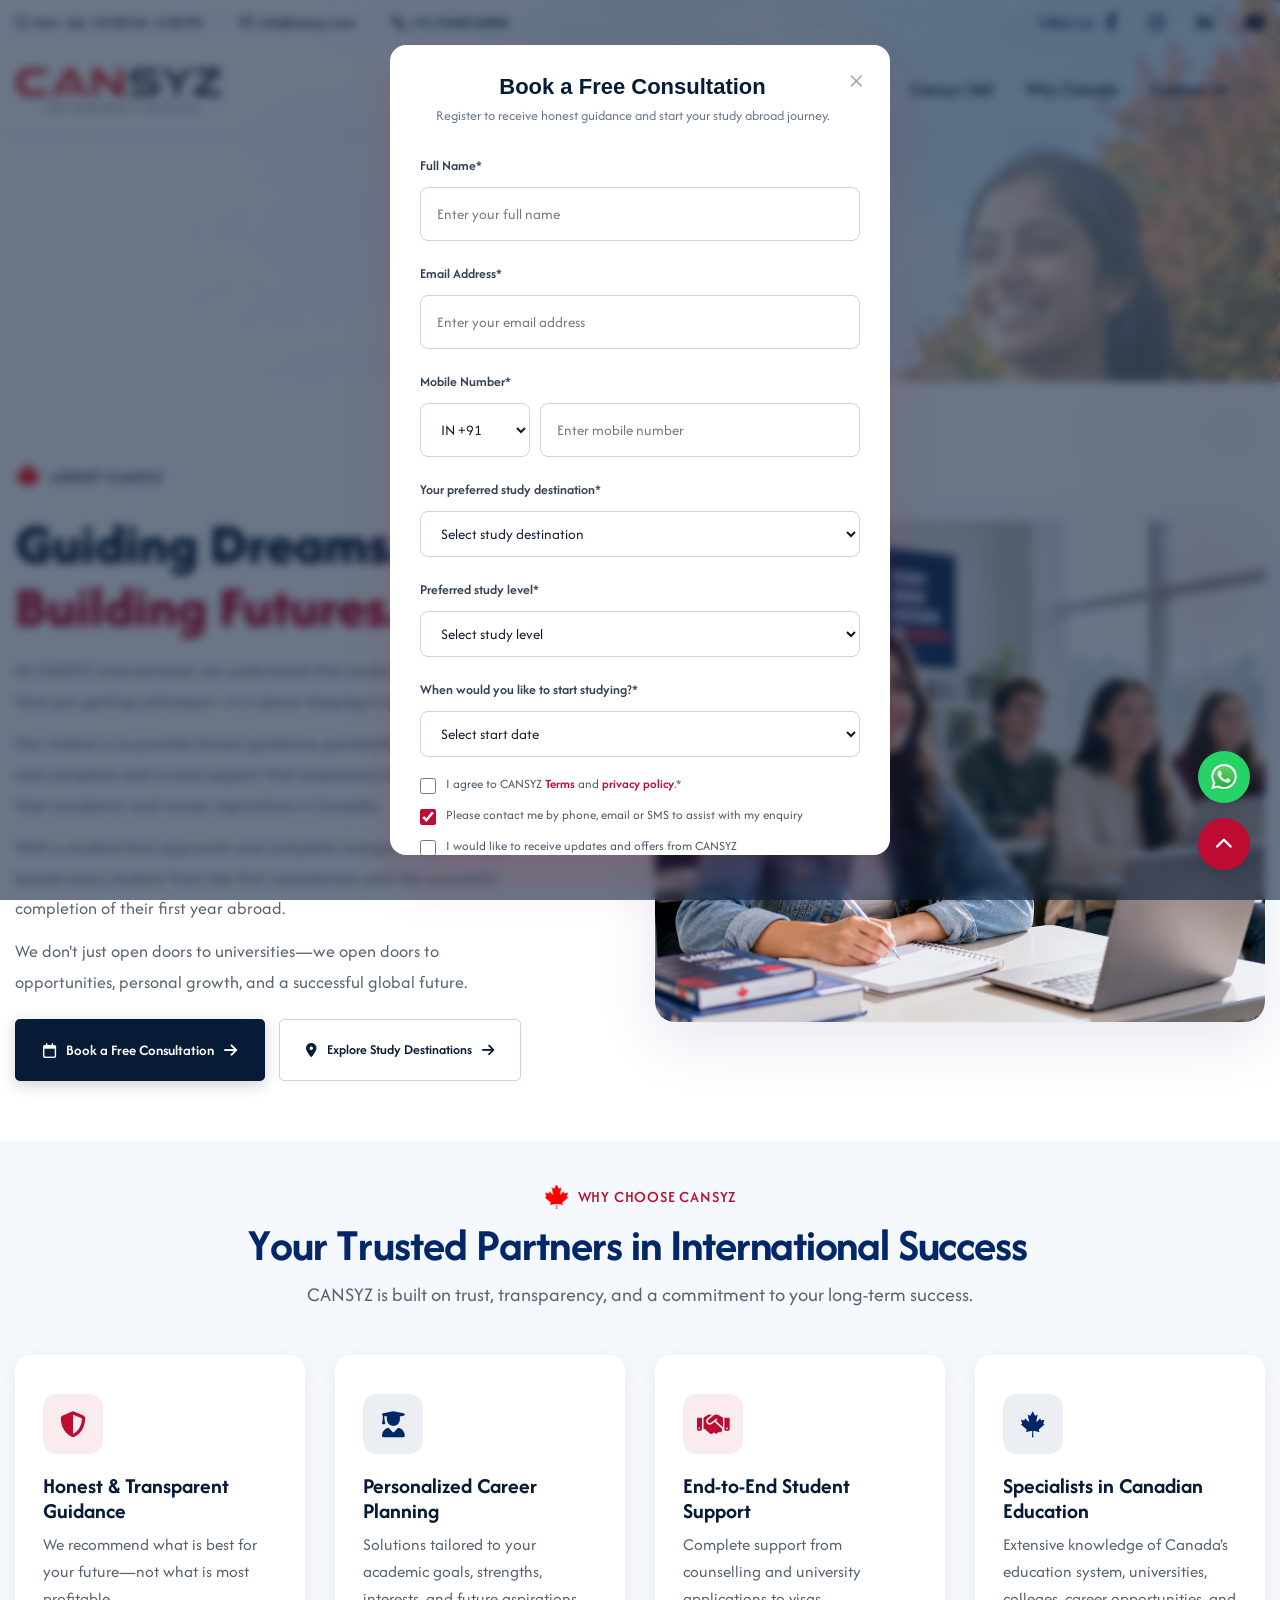
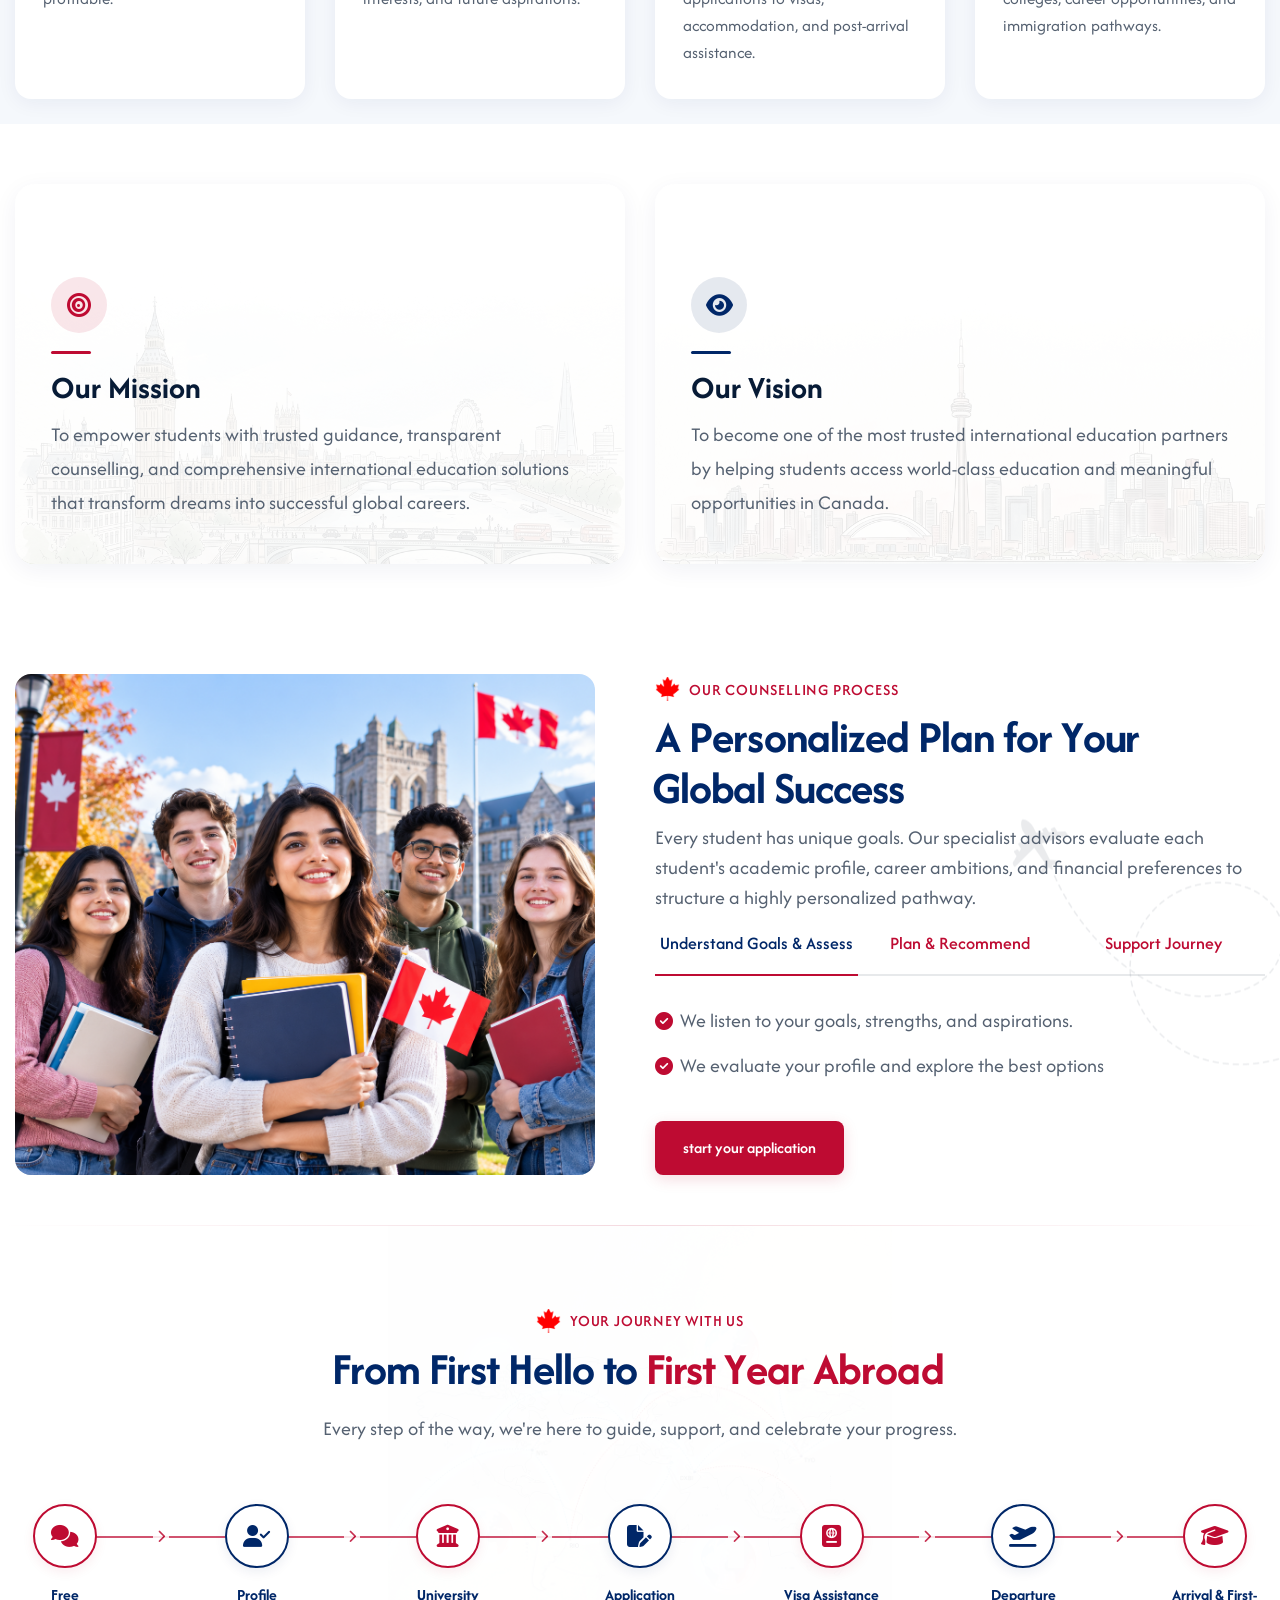
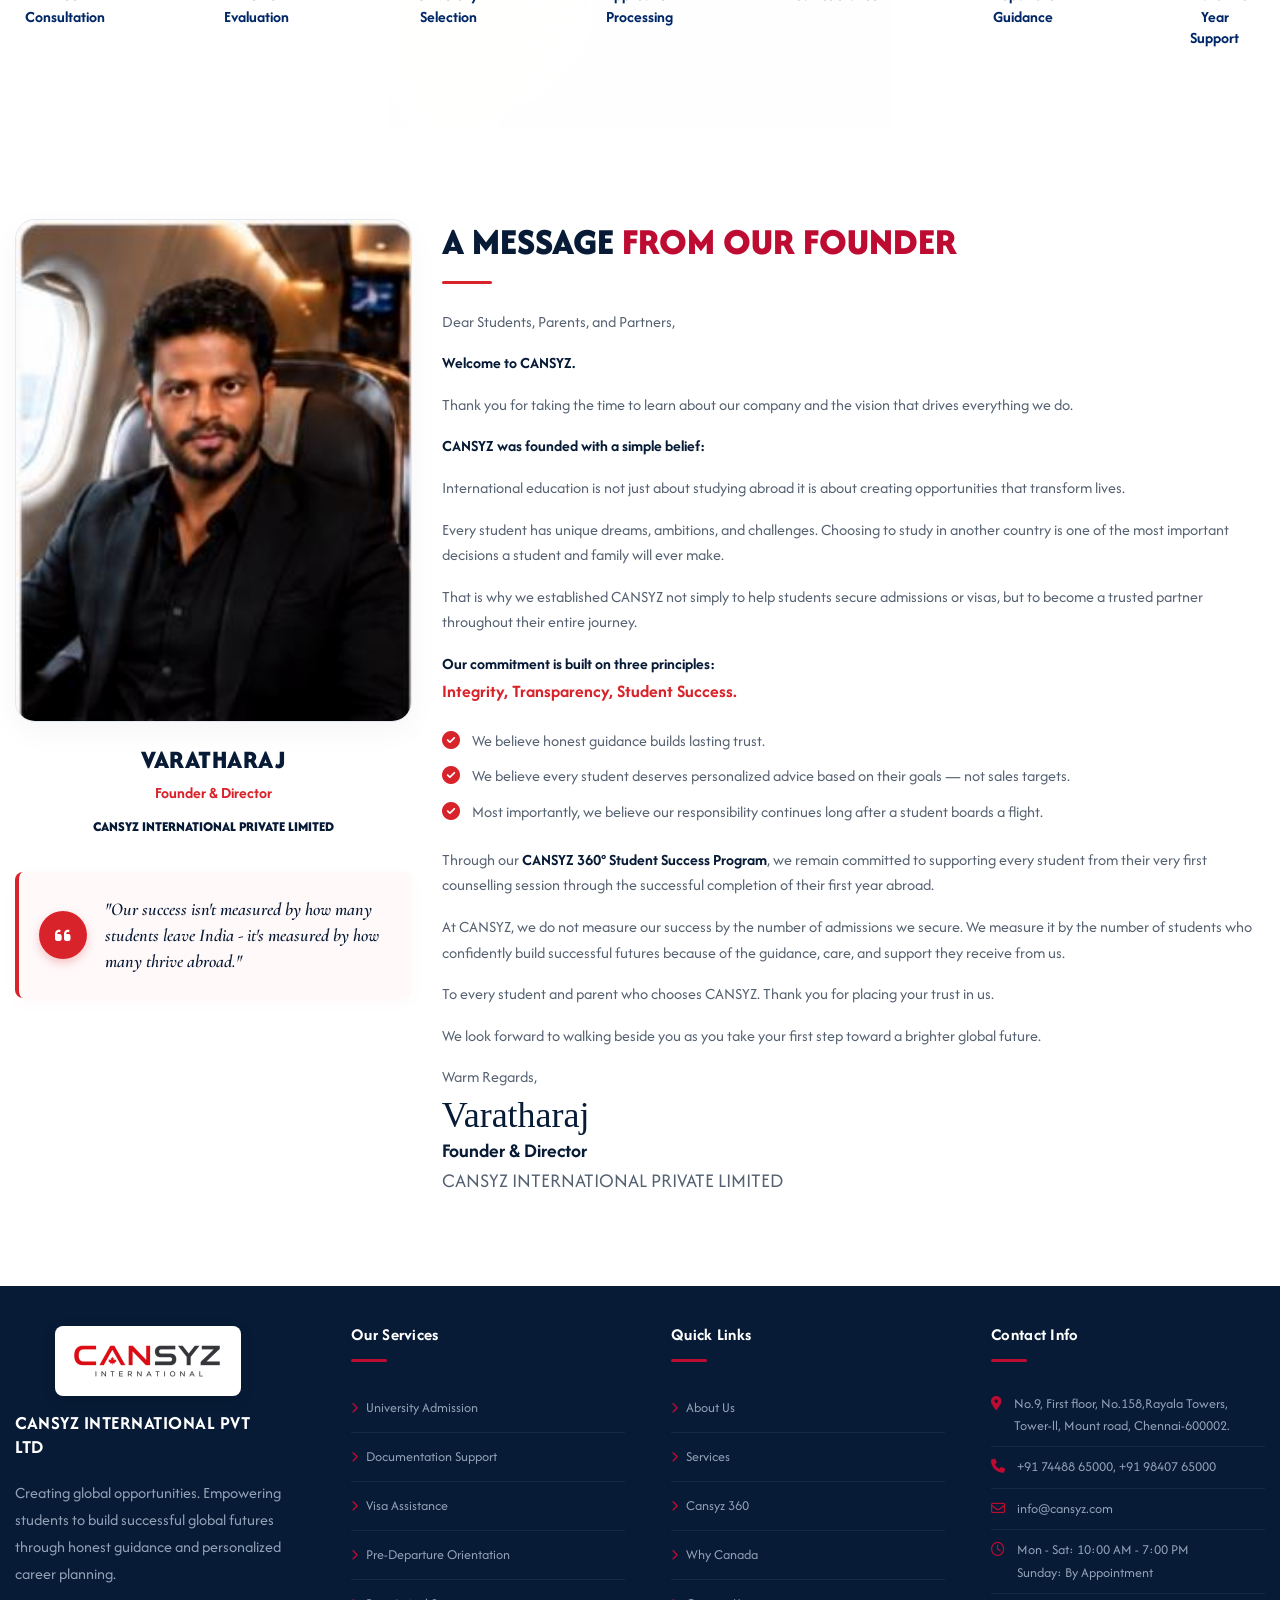
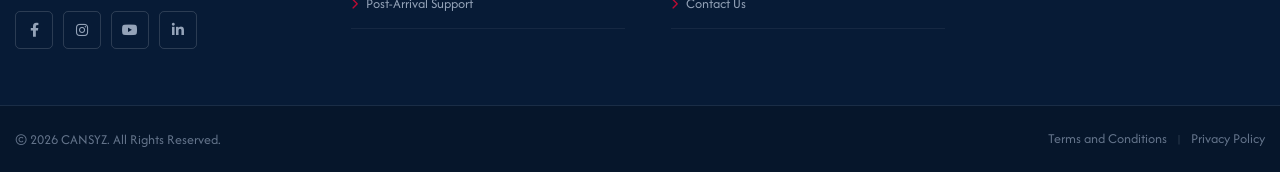
==== commit 9e6a6100: "new changes along with all changes" ====
--- a/about.html
+++ b/about.html
@@ -1127,13 +1127,18 @@
         </div>
     </section>
 
-    <footer class="main-footer footer-redesign">
+        <footer class="main-footer footer-redesign">
         <div class="container">
             <div class="row footer-main-row">
+
+                <!-- Col 1: Logo + Leaf + Tagline + Social -->
                 <div class="col-lg-3 col-md-6 col-12">
                     <div class="footer-brand">
-                        <div class="footer-logo-new">
-                            <img src="images/cansys-international-logo.png" alt="CANSYZ Logo" class="footer-logo-img" loading="lazy">
+                        <div class="footer-logo-container">
+                            <div class="footer-logo-new" style="margin-bottom: 0;">
+                                <img src="images/cansys-international-logo.png" alt="CANSYZ Logo" class="footer-logo-img" loading="lazy">
+                            </div>
+                            <h4 class="footer-logo-text">CANSYZ INTERNATIONAL PVT LTD</h4>
                         </div>
                         <p class="footer-tagline">Creating global opportunities. Empowering students to build successful global futures through honest guidance and personalized career planning.</p>
                         <div class="footer-social-new">
@@ -1144,6 +1149,8 @@
                         </div>
                     </div>
                 </div>
+
+                <!-- Col 2: Our Services -->
                 <div class="col-lg-3 col-md-6 col-12">
                     <div class="footer-links-new">
                         <h4 class="footer-col-title">Our Services</h4>
@@ -1157,19 +1164,23 @@
                         </ul>
                     </div>
                 </div>
+
+                <!-- Col 3: Quick Links -->
                 <div class="col-lg-3 col-md-6 col-12">
                     <div class="footer-links-new">
                         <h4 class="footer-col-title">Quick Links</h4>
                         <div class="footer-col-underline"></div>
                         <ul>
-                            <li><a href="about.html"><i class="fa-solid fa-chevron-right"></i> About CANSYZ</a></li>
-                            <li><a href="process.html"><i class="fa-solid fa-chevron-right"></i> Our Process</a></li>
-                            <li><a href="countries.html"><i class="fa-solid fa-chevron-right"></i> Study Destinations</a></li>
-                            <li><a href="#"><i class="fa-solid fa-chevron-right"></i> Resources</a></li>
-                            <li><a href="founder.html"><i class="fa-solid fa-chevron-right"></i> Founder Message</a></li>
+                            <li><a href="about.html"><i class="fa-solid fa-chevron-right"></i> About Us</a></li>
+                            <li><a href="services.html"><i class="fa-solid fa-chevron-right"></i> Services</a></li>
+                            <li><a href="cansyz-360.html"><i class="fa-solid fa-chevron-right"></i> Cansyz 360</a></li>
+                            <li><a href="why-canada.html"><i class="fa-solid fa-chevron-right"></i> Why Canada</a></li>
+                            <li><a href="contact.html"><i class="fa-solid fa-chevron-right"></i> Contact Us</a></li>
                         </ul>
                     </div>
                 </div>
+
+                <!-- Col 4: Contact Info -->
                 <div class="col-lg-3 col-md-6 col-12">
                     <div class="footer-links-new">
                         <h4 class="footer-col-title">Contact Info</h4>
@@ -1196,6 +1207,8 @@
                 </div>
             </div>
         </div>
+
+        <!-- Footer Bottom Bar -->
         <div class="footer-bottom-bar">
             <div class="container">
                 <div class="row align-items-center">
@@ -1204,13 +1217,9 @@
                     </div>
                     <div class="col-md-6 col-12">
                         <div class="footer-bottom-nav">
-                            <a href="about.html">About Us</a>
+                            <a href="terms.html">Terms and Conditions</a>
                             <span class="fbn-sep">|</span>
-                            <a href="services.html">Services</a>
-                            <span class="fbn-sep">|</span>
-                            <a href="countries.html">Destinations</a>
-                            <span class="fbn-sep">|</span>
-                            <a href="contact.html">Contact Us</a>
+                            <a href="privacy.html">Privacy Policy</a>
                         </div>
                     </div>
                 </div>
--- a/css/custom.css
+++ b/css/custom.css
@@ -7782,16 +7782,17 @@
 	flex-shrink: 0;
 	width: 60px;
 	height: 60px;
-	background-color: var(--accent-color);
+	background-color: #ffffff;
 	border-radius: 50%;
 	display: flex;
 	align-items: center;
 	justify-content: center;
-	box-shadow: 0 8px 20px rgba(190, 11, 50, 0.2);
+	box-shadow: 0 8px 20px rgba(190, 11, 50, 0.15);
 	margin-right: 25px;
 }
 
-.about-quote-icon img {
+.about-quote-icon img,
+.about-quote-icon svg {
 	width: 26px;
 	height: auto;
 }
@@ -7803,7 +7804,7 @@
 .about-quote-content .quote-text {
 	font-family: Georgia, serif;
 	font-style: italic;
-	font-size: 17px;
+	font-size: 16px;
 	font-weight: 600;
 	line-height: 1.55;
 	color: var(--primary-color);
@@ -9499,10 +9500,10 @@
 	mask-composite: intersect;
 }
 
-/* 5 Cards Grid Layout */
+/* 6 Cards Grid Layout */
 .pts-cards-grid {
 	display: grid;
-	grid-template-columns: repeat(5, 1fr);
+	grid-template-columns: repeat(3, 1fr);
 	gap: 16px;
 	margin-bottom: 50px;
 }
@@ -9525,33 +9526,12 @@
 	box-shadow: 0 12px 32px rgba(7,27,54,0.1);
 }
 
-.pts-badge-pill {
-	display: inline-block;
-	padding: 4px 12px;
-	border-radius: 12px;
-	font-size: 12px;
-	font-weight: 700;
-	color: #ffffff;
-	letter-spacing: 0.5px;
-	margin-bottom: 16px;
-	align-self: flex-start !important;
-	margin-left: 0 !important;
-}
-
-.pts-pill-navy {
-	background: #071b36;
-}
-
-.pts-pill-red {
-	background: #d9232a;
-}
-
 .pts-card-icon-wrap {
 	margin-bottom: 2px;
 	display: flex;
 	align-items: center;
 	justify-content: center;
-	height: 64px;
+	height: 44px;
 	width: 100%;
 }
 
@@ -9932,7 +9912,7 @@
 }
 
 .footer-tagline {
-	font-size: 13px;
+	font-size: 16px;
 	line-height: 1.7;
 	color: #94a3b8;
 	margin-bottom: 24px;
@@ -10032,7 +10012,7 @@
 }
 
 .footer-contact-list li span {
-	font-size: 13px;
+	font-size: 14px;
 	color: #94a3b8;
 	line-height: 1.6;
 }
@@ -10044,7 +10024,7 @@
 }
 
 .footer-copyright-new {
-	font-size: 13px;
+	font-size: 14px;
 	color: #64748b;
 	margin: 0;
 }
@@ -10058,7 +10038,7 @@
 }
 
 .footer-bottom-nav a {
-	font-size: 13px;
+	font-size: 14px;
 	color: #64748b !important;
 	text-decoration: none !important;
 	transition: color 0.2s;
@@ -11602,7 +11582,7 @@
 	justify-content: center;
 	align-items: center;
 	position: relative;
-	border-radius: 50% 60% 40% 50%;
+	border-radius: 50%;
 	background: #ffffff;
 	padding: 15px;
 	box-shadow: 0 16px 40px rgba(0, 39, 104, 0.08);
@@ -11611,15 +11591,7 @@
 }
 
 .c360-sticker-wrap::before {
-	content: '';
-	position: absolute;
-	top: -5px;
-	left: -5px;
-	right: -5px;
-	bottom: -5px;
-	border-radius: inherit;
-	background: linear-gradient(135deg, rgba(190, 11, 50, 0.15) 0%, rgba(7, 27, 54, 0.05) 100%);
-	z-index: -1;
+	display: none;
 }
 
 .c360-sticker-wrap:hover {
@@ -11905,8 +11877,7 @@
 }
 
 .quote-text {
-	font-family: 'Cormorant Garamond', serif !important;
-	font-size: 24px;
+	font-size: 22px;
 	font-style: italic;
 	font-weight: 600;
 	color: #071b36;
@@ -12129,7 +12100,7 @@
 
 .process-grid-card h4 {
 	font-family: 'Afacad Flux', sans-serif !important;
-	font-size: 20px;
+	font-size: 22px;
 	font-weight: 800;
 	color: #071b36;
 	margin-bottom: 12px;
@@ -12138,7 +12109,7 @@
 
 .process-grid-card p {
 	font-family: 'Afacad Flux', sans-serif !important;
-	font-size: 15px;
+	font-size: 16px;
 	color: #556171;
 	line-height: 1.5;
 	margin: 0;
@@ -12620,11 +12591,350 @@
 	margin: 0;
 }
 
-
-
-
-
-
-
-
-
+/* Footer Brand Name Text Layout */
+.footer-logo-container {
+	display: flex;
+	flex-direction: column;
+	align-items: center;
+	gap: 15px;
+	margin-bottom: 20px;
+}
+.footer-logo-text {
+	font-size: 19px;
+	font-weight: 700;
+	color: #ffffff;
+	letter-spacing: 0.5px;
+	line-height: 1.25;
+	margin: 0;
+}
+
+/* Consultation Popup Modal Styles */
+.consult-modal-overlay {
+	position: fixed;
+	top: 0;
+	left: 0;
+	width: 100%;
+	height: 100%;
+	background-color: rgba(7, 27, 54, 0.6);
+	backdrop-filter: blur(5px);
+	-webkit-backdrop-filter: blur(5px);
+	z-index: 99999;
+	display: flex;
+	align-items: center;
+	justify-content: center;
+	opacity: 0;
+	pointer-events: none;
+	transition: opacity 0.3s ease;
+}
+.consult-modal-overlay.active {
+	opacity: 1;
+	pointer-events: auto;
+}
+.consult-modal-container {
+	background: #ffffff;
+	border-radius: 16px;
+	width: 92%;
+	max-width: 500px;
+	max-height: 90vh;
+	overflow-y: auto;
+	padding: 30px;
+	position: relative;
+	transform: scale(0.9);
+	transition: transform 0.3s ease;
+	box-shadow: 0 24px 48px rgba(190, 11, 50, 0.15);
+}
+.consult-modal-overlay.active .consult-modal-container {
+	transform: scale(1);
+}
+.consult-modal-close {
+	position: absolute;
+	top: 15px;
+	right: 20px;
+	font-size: 32px;
+	font-weight: 300;
+	color: #94a3b8;
+	cursor: pointer;
+	transition: color 0.2s;
+	background: none;
+	border: none;
+	outline: none;
+	line-height: 1;
+	padding: 5px;
+}
+.consult-modal-close:hover {
+	color: var(--accent-color);
+}
+.consult-modal-header {
+	margin-bottom: 25px;
+	text-align: center;
+	padding-right: 15px;
+}
+.consult-modal-header h3 {
+	font-family: 'Outfit', sans-serif;
+	font-size: 22px;
+	font-weight: 800;
+	color: #071b36;
+	margin-bottom: 6px;
+}
+.consult-modal-header p {
+	font-family: 'Afacad Flux', sans-serif;
+	font-size: 14px;
+	color: #64748b;
+	margin: 0;
+}
+.consult-form-group {
+	margin-bottom: 18px;
+	text-align: left;
+}
+.consult-form-group label {
+	display: block;
+	font-family: 'Afacad Flux', sans-serif;
+	font-size: 14px;
+	font-weight: 600;
+	color: #334155;
+	margin-bottom: 6px;
+}
+.consult-form-control {
+	width: 100%;
+	padding: 11px 16px;
+	border: 1px solid #cbd5e1;
+	border-radius: 8px;
+	font-family: 'Afacad Flux', sans-serif;
+	font-size: 15px;
+	color: #0f172a;
+	transition: border-color 0.2s, box-shadow 0.2s;
+	outline: none;
+	background-color: #ffffff;
+}
+.consult-form-control:focus {
+	border-color: var(--accent-color);
+	box-shadow: 0 0 0 3px rgba(190, 11, 50, 0.15);
+}
+.consult-phone-row {
+	display: flex;
+	gap: 10px;
+}
+.consult-dial-code {
+	width: 110px;
+	flex-shrink: 0;
+}
+.consult-checkbox-group {
+	display: flex;
+	align-items: flex-start;
+	gap: 10px;
+	margin-bottom: 12px;
+	text-align: left;
+}
+.consult-checkbox-group input[type="checkbox"] {
+	width: 16px;
+	height: 16px;
+	margin-top: 3px;
+	flex-shrink: 0;
+	accent-color: var(--accent-color);
+	cursor: pointer;
+}
+.consult-checkbox-label {
+	font-family: 'Afacad Flux', sans-serif;
+	font-size: 13px;
+	color: #475569;
+	line-height: 1.4;
+	user-select: none;
+	cursor: pointer;
+}
+.consult-checkbox-label a {
+	color: var(--accent-color);
+	font-weight: 600;
+	text-decoration: none;
+}
+.consult-checkbox-label a:hover {
+	text-decoration: underline;
+}
+.consult-btn-submit {
+	width: 100%;
+	padding: 14px;
+	background: var(--accent-color);
+	border: none;
+	border-radius: 8px;
+	font-family: 'Afacad Flux', sans-serif;
+	font-weight: 700;
+	font-size: 16px;
+	color: #ffffff;
+	cursor: pointer;
+	transition: background 0.2s, transform 0.2s;
+	box-shadow: 0 4px 12px rgba(190, 11, 50, 0.25);
+	text-align: center;
+	margin-top: 15px;
+}
+.consult-btn-submit:hover {
+	background: #a30728;
+	transform: translateY(-1px);
+}
+.consult-btn-submit:active {
+	transform: translateY(0);
+}
+.consult-error-msg {
+	display: none;
+	color: #dc2626;
+	font-family: 'Afacad Flux', sans-serif;
+	font-size: 12px;
+	margin-top: 4px;
+}
+.consult-form-control.is-invalid {
+	border-color: #dc2626;
+}
+.consult-form-control.is-invalid:focus {
+	box-shadow: 0 0 0 3px rgba(220, 38, 38, 0.15);
+}
+.consult-success-view {
+	display: none;
+	text-align: center;
+	padding: 30px 10px;
+}
+.consult-success-icon {
+	width: 60px;
+	height: 60px;
+	background: rgba(22, 163, 74, 0.1);
+	border-radius: 50%;
+	display: flex;
+	align-items: center;
+	justify-content: center;
+	margin: 0 auto 20px auto;
+	color: #16a34a;
+	font-size: 28px;
+}
+.consult-success-view h3 {
+	font-family: 'Outfit', sans-serif;
+	font-size: 22px;
+	font-weight: 800;
+	color: #071b36;
+	margin-bottom: 10px;
+}
+.consult-success-view p {
+	font-family: 'Afacad Flux', sans-serif;
+	font-size: 15px;
+	color: #475569;
+	margin-bottom: 24px;
+	line-height: 1.5;
+}
+.consult-btn-ok {
+	display: inline-block;
+	padding: 10px 30px;
+	background: #071b36;
+	border: none;
+	border-radius: 6px;
+	font-family: 'Afacad Flux', sans-serif;
+	font-weight: 600;
+	color: #ffffff;
+	cursor: pointer;
+	text-decoration: none;
+	transition: background 0.2s;
+}
+.consult-btn-ok:hover {
+	background: #0b2a52;
+}
+
+/* Custom Scrollbar (Theme Design) */
+::-webkit-scrollbar {
+	width: 10px;
+	height: 10px;
+}
+::-webkit-scrollbar-track {
+	background: #f8fafc;
+	border-left: 1px solid #e2e8f0;
+}
+::-webkit-scrollbar-thumb {
+	background: var(--accent-color);
+	border: 2px solid #f8fafc;
+	border-radius: 5px;
+}
+::-webkit-scrollbar-thumb:hover {
+	background: #a30728;
+}
+
+/* Firefox Support */
+html, .consult-modal-container {
+	scrollbar-width: thin;
+	scrollbar-color: var(--accent-color) #f8fafc;
+}
+
+/* Thin Scrollbar for Popup Modal */
+.consult-modal-container::-webkit-scrollbar {
+	width: 6px;
+}
+.consult-modal-container::-webkit-scrollbar-track {
+	background: transparent;
+}
+.consult-modal-container::-webkit-scrollbar-thumb {
+	background: var(--accent-color);
+	border-radius: 3px;
+}
+.consult-modal-container::-webkit-scrollbar-thumb:hover {
+	background: #a30728;
+}
+
+/* Floating Action Buttons (Scroll to Top & WhatsApp) */
+.floating-actions-container {
+	position: fixed;
+	bottom: 30px;
+	right: 30px;
+	z-index: 99999;
+	display: flex;
+	flex-direction: column;
+	gap: 15px;
+	align-items: center;
+}
+.float-btn {
+	width: 52px;
+	height: 52px;
+	border-radius: 50%;
+	display: flex;
+	align-items: center;
+	justify-content: center;
+	box-shadow: 0 6px 20px rgba(0, 0, 0, 0.15);
+	cursor: pointer;
+	transition: all 0.3s ease;
+	text-decoration: none;
+	border: none;
+	outline: none;
+}
+.float-btn:hover {
+	transform: translateY(-4px);
+	box-shadow: 0 8px 25px rgba(0, 0, 0, 0.22);
+}
+.float-btn-whatsapp {
+	background-color: #25d366;
+}
+.float-btn-whatsapp img {
+	width: 30px;
+	height: 30px;
+	object-fit: contain;
+}
+.float-btn-scroll-top {
+	background-color: var(--accent-color);
+	color: #ffffff;
+	opacity: 0;
+	visibility: hidden;
+	transform: translateY(15px);
+	transition: all 0.3s cubic-bezier(0.25, 0.8, 0.25, 1);
+}
+.float-btn-scroll-top.show {
+	opacity: 1;
+	visibility: visible;
+	transform: translateY(0);
+}
+.float-btn-scroll-top i {
+	font-size: 18px;
+}
+
+
+
+
+
+
+
+
+
+
+
+
+
